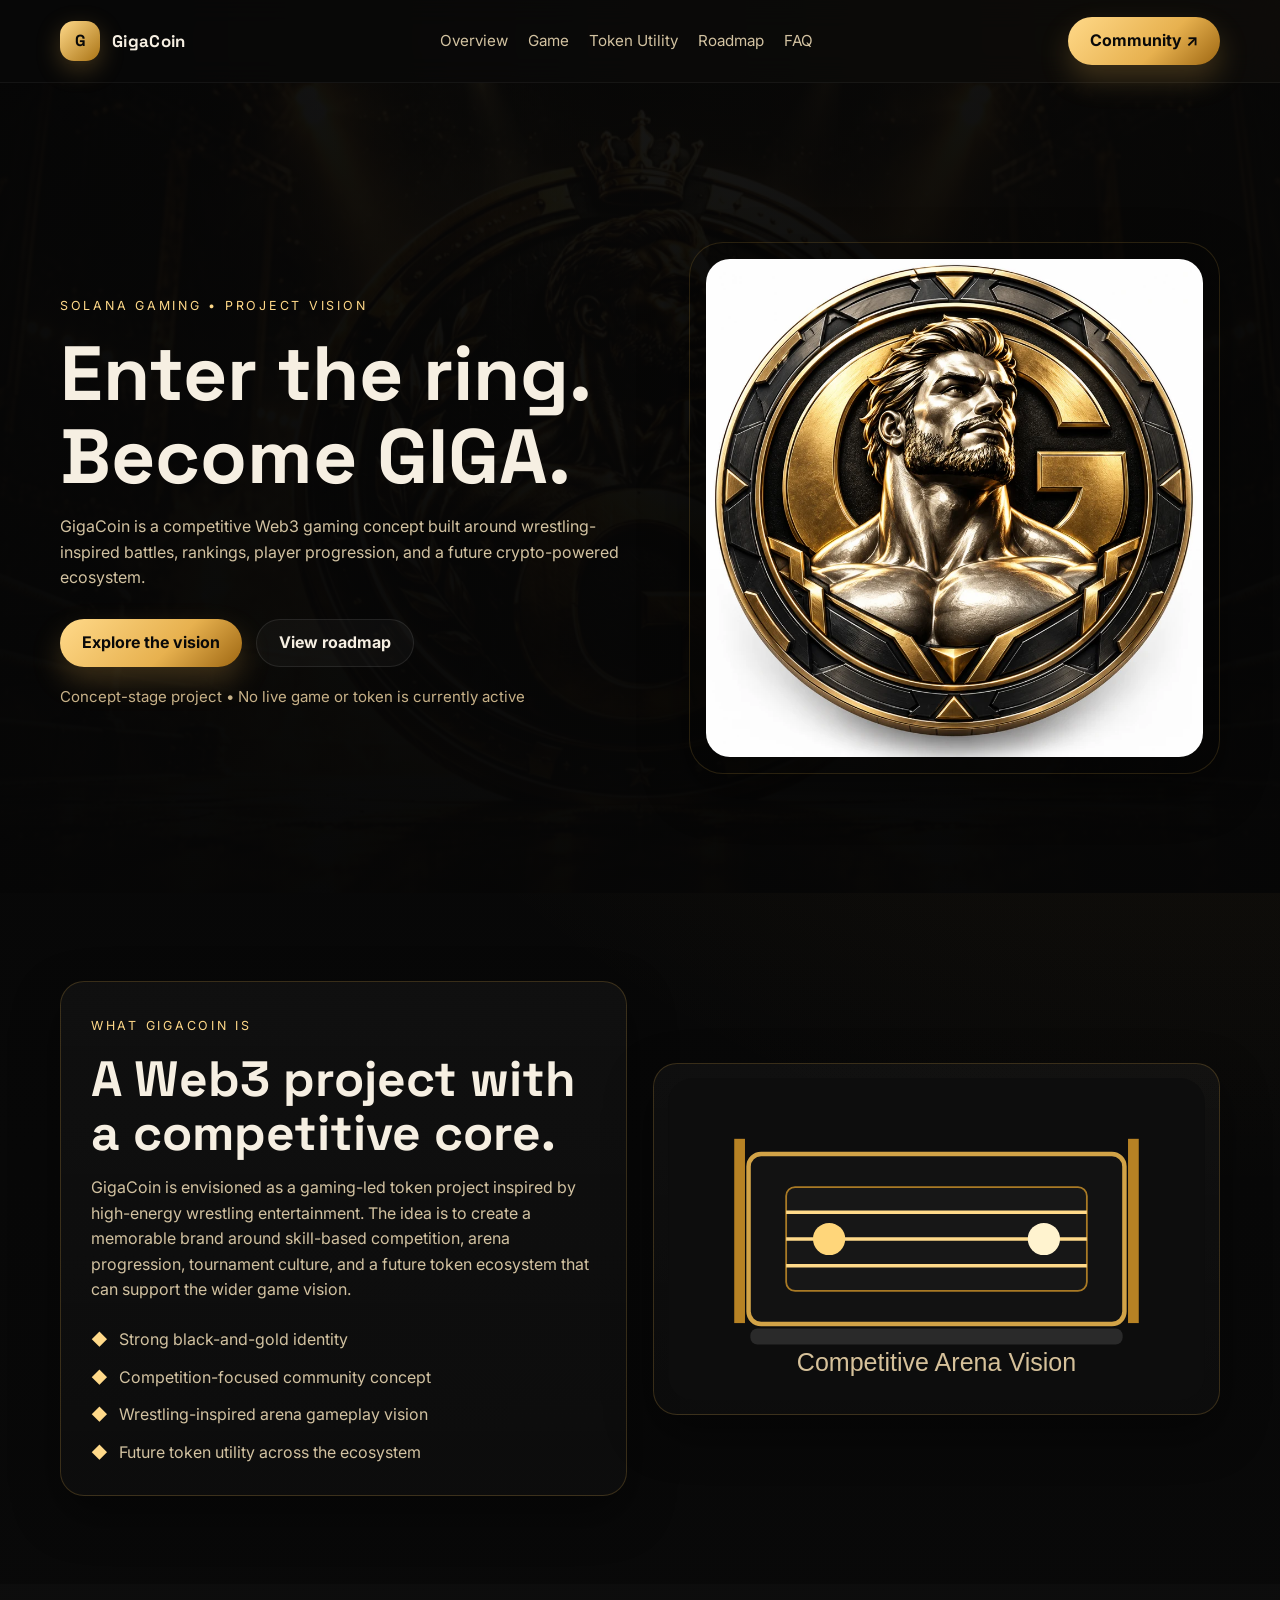
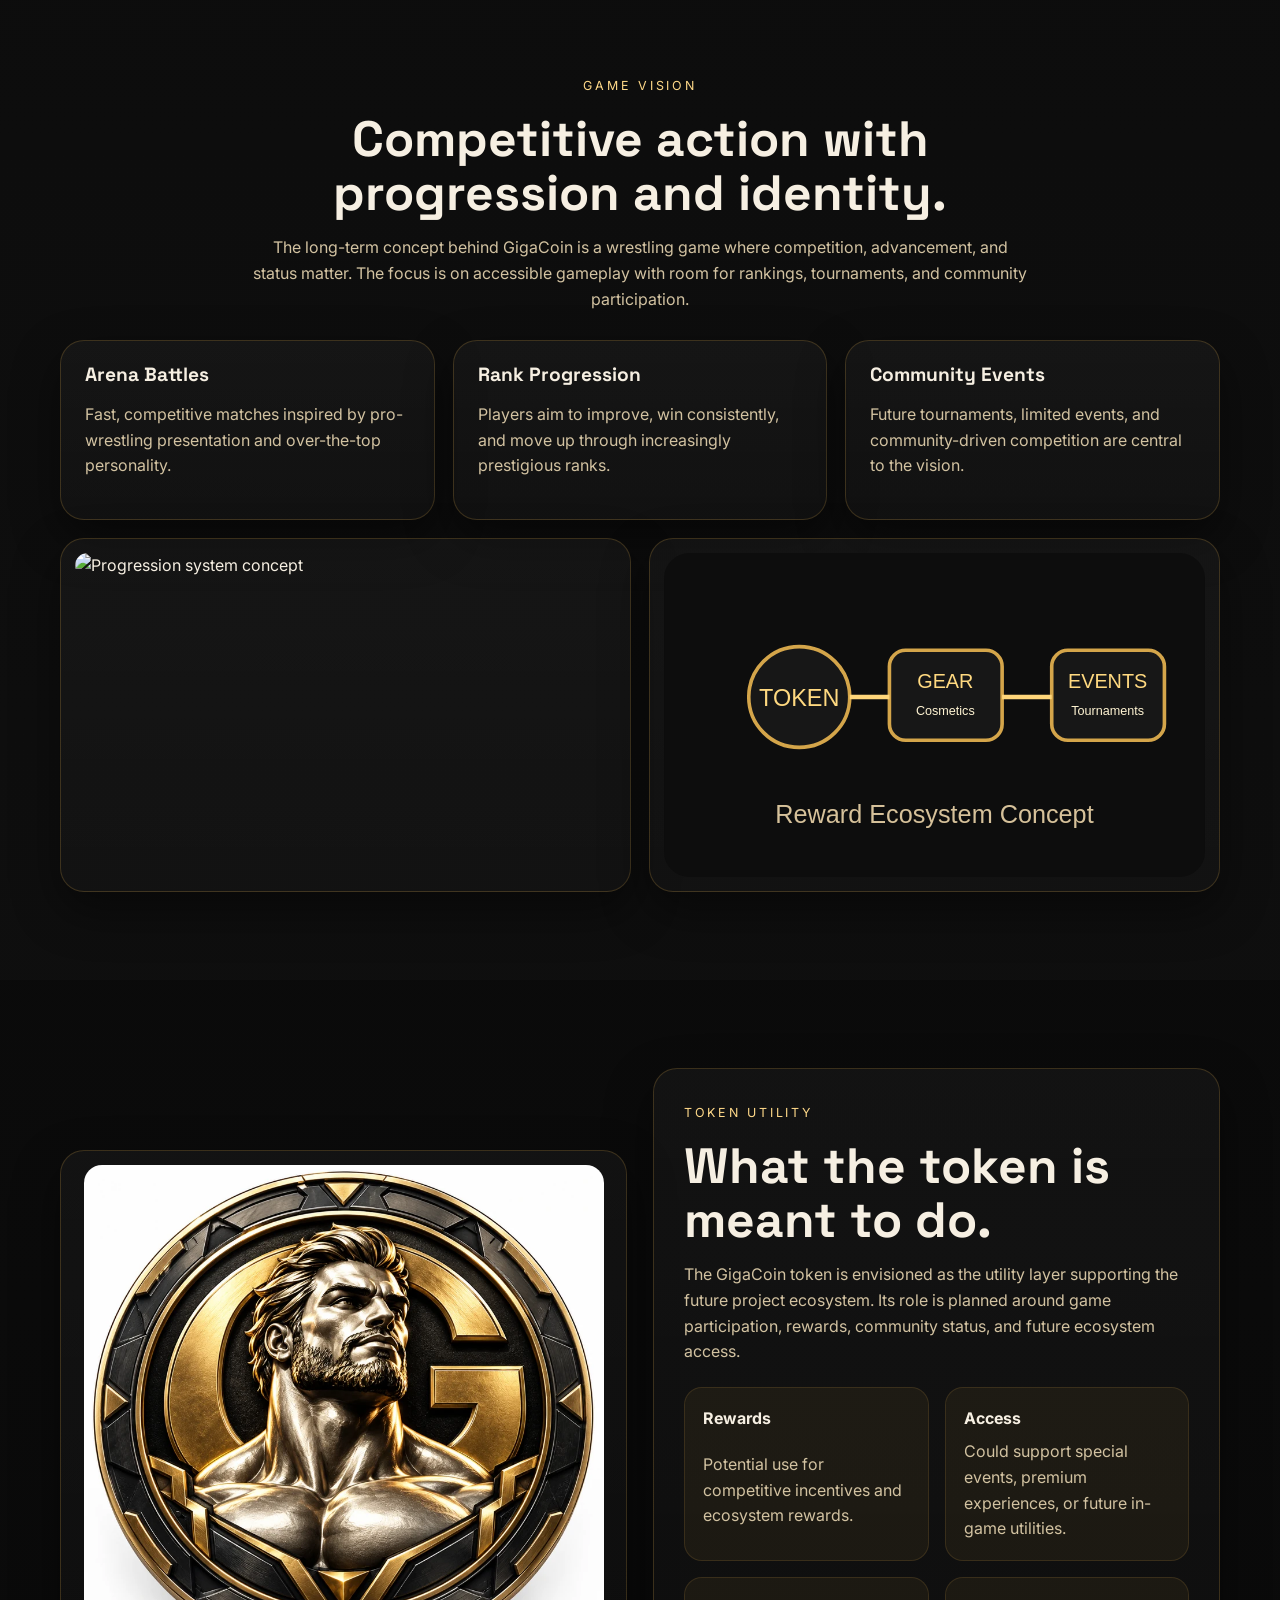
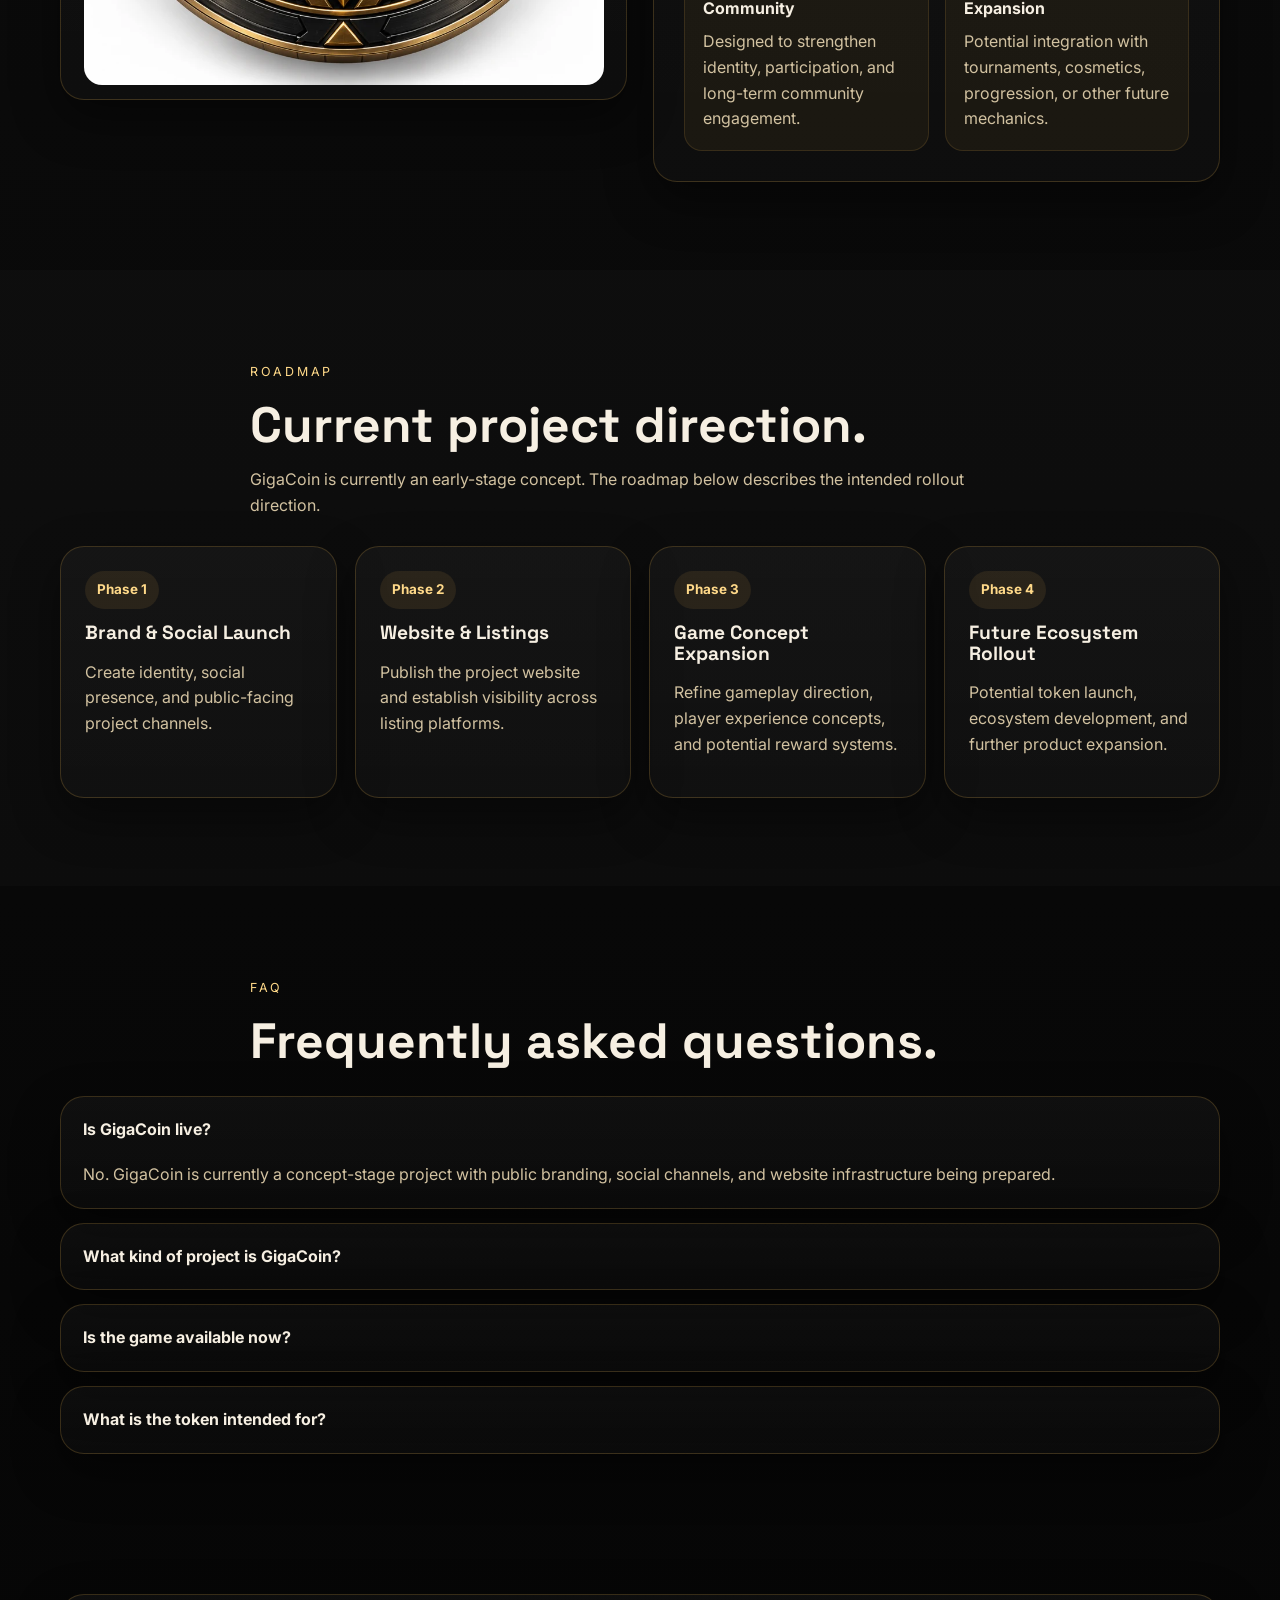
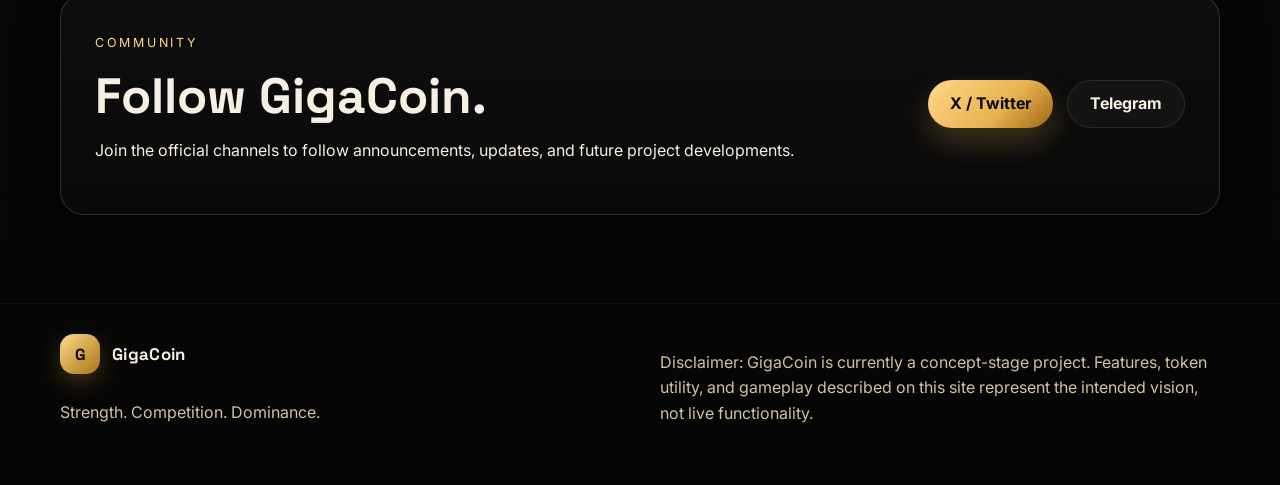
==== index.html @ 2afcc1cb "Add files via upload" ====
<!doctype html>
<html lang="en">
<head>
  <meta charset="UTF-8" />
  <meta name="viewport" content="width=device-width, initial-scale=1.0" />
  <title>GigaCoin | Competitive Web3 Gaming Vision</title>
  <meta name="description" content="GigaCoin is a competitive Web3 gaming concept centered around wrestling-inspired arenas, rankings, and future token utility." />
  <link rel="icon" href="favicon.svg" type="image/svg+xml" />
  <link rel="preconnect" href="https://fonts.googleapis.com">
  <link rel="preconnect" href="https://fonts.gstatic.com" crossorigin>
  <link href="https://fonts.googleapis.com/css2?family=Inter:wght@400;500;600;700;800&family=Space+Grotesk:wght@500;700&display=swap" rel="stylesheet">
  <link rel="stylesheet" href="styles.css" />
</head>
<body>
  <header class="site-header">
    <div class="container nav-wrap">
      <a href="#top" class="brand">
        <span class="brand-mark">G</span>
        <span class="brand-text">GigaCoin</span>
      </a>
      <nav class="nav-links">
        <a href="#overview">Overview</a>
        <a href="#game">Game</a>
        <a href="#utility">Token Utility</a>
        <a href="#roadmap">Roadmap</a>
        <a href="#faq">FAQ</a>
      </nav>
      <a class="btn btn-gold" href="#community">Community ↗</a>
    </div>
  </header>

  <main id="top">
    <section class="hero" id="overview">
      <div class="hero-bg" style="background-image:url('gigacoin-cover.webp');"></div>
      <div class="hero-overlay"></div>
      <div class="container hero-grid">
        <div class="hero-copy">
          <div class="eyebrow">SOLANA GAMING • PROJECT VISION</div>
          <h1>Enter the ring.<br>Become GIGA.</h1>
          <p class="lead">GigaCoin is a competitive Web3 gaming concept built around wrestling-inspired battles, rankings, player progression, and a future crypto-powered ecosystem.</p>
          <div class="hero-buttons">
            <a class="btn btn-gold" href="#game">Explore the vision</a>
            <a class="btn btn-dark" href="#roadmap">View roadmap</a>
          </div>
          <p class="disclaimer">Concept-stage project • No live game or token is currently active</p>
        </div>
        <div class="hero-visual">
          <div class="coin-shell">
            <img src="gigacoin-coin.webp" alt="GigaCoin coin design" />
          </div>
        </div>
      </div>
    </section>

    <section class="section">
      <div class="container split-layout">
        <div class="panel text-panel">
          <div class="eyebrow">WHAT GIGACOIN IS</div>
          <h2>A Web3 project with a competitive core.</h2>
          <p>GigaCoin is envisioned as a gaming-led token project inspired by high-energy wrestling entertainment. The idea is to create a memorable brand around skill-based competition, arena progression, tournament culture, and a future token ecosystem that can support the wider game vision.</p>
          <ul class="check-list">
            <li>Strong black-and-gold identity</li>
            <li>Competition-focused community concept</li>
            <li>Wrestling-inspired arena gameplay vision</li>
            <li>Future token utility across the ecosystem</li>
          </ul>
        </div>
        <div class="panel image-panel">
          <img src="arena.svg" alt="Arena gameplay concept illustration" />
        </div>
      </div>
    </section>

    <section class="section alt" id="game">
      <div class="container">
        <div class="section-heading center">
          <div class="eyebrow">GAME VISION</div>
          <h2>Competitive action with progression and identity.</h2>
          <p>The long-term concept behind GigaCoin is a wrestling game where competition, advancement, and status matter. The focus is on accessible gameplay with room for rankings, tournaments, and community participation.</p>
        </div>
        <div class="grid cards-3">
          <article class="panel card">
            <h3>Arena Battles</h3>
            <p>Fast, competitive matches inspired by pro-wrestling presentation and over-the-top personality.</p>
          </article>
          <article class="panel card">
            <h3>Rank Progression</h3>
            <p>Players aim to improve, win consistently, and move up through increasingly prestigious ranks.</p>
          </article>
          <article class="panel card">
            <h3>Community Events</h3>
            <p>Future tournaments, limited events, and community-driven competition are central to the vision.</p>
          </article>
        </div>
        <div class="grid media-2">
          <div class="panel image-panel"><img src="progression.svg" alt="Progression system concept" /></div>
          <div class="panel image-panel"><img src="rewards.svg" alt="Rewards ecosystem concept" /></div>
        </div>
      </div>
    </section>

    <section class="section" id="utility">
      <div class="container split-layout reverse-mobile">
        <div class="panel image-panel coin-small">
          <img src="gigacoin-coin.webp" alt="GigaCoin token visual" />
        </div>
        <div class="panel text-panel">
          <div class="eyebrow">TOKEN UTILITY</div>
          <h2>What the token is meant to do.</h2>
          <p>The GigaCoin token is envisioned as the utility layer supporting the future project ecosystem. Its role is planned around game participation, rewards, community status, and future ecosystem access.</p>
          <div class="utility-grid">
            <div class="utility-box"><strong>Rewards</strong><span>Potential use for competitive incentives and ecosystem rewards.</span></div>
            <div class="utility-box"><strong>Access</strong><span>Could support special events, premium experiences, or future in-game utilities.</span></div>
            <div class="utility-box"><strong>Community</strong><span>Designed to strengthen identity, participation, and long-term community engagement.</span></div>
            <div class="utility-box"><strong>Expansion</strong><span>Potential integration with tournaments, cosmetics, progression, or other future mechanics.</span></div>
          </div>
        </div>
      </div>
    </section>

    <section class="section alt" id="roadmap">
      <div class="container">
        <div class="section-heading">
          <div class="eyebrow">ROADMAP</div>
          <h2>Current project direction.</h2>
          <p>GigaCoin is currently an early-stage concept. The roadmap below describes the intended rollout direction.</p>
        </div>
        <div class="timeline">
          <article class="panel timeline-item"><span class="phase">Phase 1</span><h3>Brand & Social Launch</h3><p>Create identity, social presence, and public-facing project channels.</p></article>
          <article class="panel timeline-item"><span class="phase">Phase 2</span><h3>Website & Listings</h3><p>Publish the project website and establish visibility across listing platforms.</p></article>
          <article class="panel timeline-item"><span class="phase">Phase 3</span><h3>Game Concept Expansion</h3><p>Refine gameplay direction, player experience concepts, and potential reward systems.</p></article>
          <article class="panel timeline-item"><span class="phase">Phase 4</span><h3>Future Ecosystem Rollout</h3><p>Potential token launch, ecosystem development, and further product expansion.</p></article>
        </div>
      </div>
    </section>

    <section class="section" id="faq">
      <div class="container">
        <div class="section-heading">
          <div class="eyebrow">FAQ</div>
          <h2>Frequently asked questions.</h2>
        </div>
        <div class="faq-list">
          <details class="panel faq-item" open>
            <summary>Is GigaCoin live?</summary>
            <p>No. GigaCoin is currently a concept-stage project with public branding, social channels, and website infrastructure being prepared.</p>
          </details>
          <details class="panel faq-item">
            <summary>What kind of project is GigaCoin?</summary>
            <p>It is a Web3 gaming concept centered around a wrestling-inspired competitive experience and a future token ecosystem.</p>
          </details>
          <details class="panel faq-item">
            <summary>Is the game available now?</summary>
            <p>No live game is available yet. The gameplay vision is planned for future development.</p>
          </details>
          <details class="panel faq-item">
            <summary>What is the token intended for?</summary>
            <p>The intended role of the token is ecosystem utility, community engagement, and support for future game-related functions.</p>
          </details>
        </div>
      </div>
    </section>

    <section class="section final" id="community">
      <div class="container">
        <div class="panel cta">
          <div>
            <div class="eyebrow">COMMUNITY</div>
            <h2>Follow GigaCoin.</h2>
            <p>Join the official channels to follow announcements, updates, and future project developments.</p>
          </div>
          <div class="cta-buttons">
            <a class="btn btn-gold" href="https://x.com/GigaSolCoin" target="_blank" rel="noopener">X / Twitter</a>
            <a class="btn btn-dark" href="https://t.me/GigaOfficialCoin" target="_blank" rel="noopener">Telegram</a>
          </div>
        </div>
      </div>
    </section>
  </main>

  <footer class="site-footer">
    <div class="container footer-wrap">
      <div>
        <div class="brand footer-brand"><span class="brand-mark">G</span><span class="brand-text">GigaCoin</span></div>
        <p class="footer-copy">Strength. Competition. Dominance.</p>
      </div>
      <p class="footer-note">Disclaimer: GigaCoin is currently a concept-stage project. Features, token utility, and gameplay described on this site represent the intended vision, not live functionality.</p>
    </div>
  </footer>
  <script src="script.js"></script>
</body>
</html>
---- styles.css ----
:root {
  --bg: #080808;
  --bg-soft: #111111;
  --panel: rgba(22,22,22,0.85);
  --line: rgba(234, 179, 75, 0.20);
  --gold: #e7b14f;
  --gold-light: #ffd989;
  --text: #f6efe2;
  --muted: #d2c2a1;
  --shadow: 0 18px 48px rgba(0,0,0,0.45);
  --radius: 24px;
}
*{box-sizing:border-box}
html{scroll-behavior:smooth}
body{margin:0;font-family:'Inter',sans-serif;color:var(--text);background:radial-gradient(circle at top right, rgba(231,177,79,0.12), transparent 22%),linear-gradient(180deg,#060606,#0b0b0b 55%,#050505);line-height:1.6}
a{text-decoration:none;color:inherit}
img{display:block;max-width:100%}
.container{width:min(1160px,calc(100% - 40px));margin:0 auto}
.site-header{position:sticky;top:0;z-index:100;background:rgba(8,8,8,0.78);backdrop-filter:blur(14px);border-bottom:1px solid rgba(255,255,255,0.05)}
.nav-wrap{display:flex;align-items:center;justify-content:space-between;gap:20px;min-height:82px}
.brand{display:inline-flex;align-items:center;gap:12px;font-family:'Space Grotesk',sans-serif;font-weight:700}
.brand-mark{width:40px;height:40px;border-radius:14px;display:grid;place-items:center;background:linear-gradient(135deg,var(--gold-light),#aa7415);color:#090909;box-shadow:0 8px 24px rgba(231,177,79,0.26)}
.brand-text{font-size:1.05rem;letter-spacing:.02em}
.nav-links{display:flex;align-items:center;gap:20px}.nav-links a{color:var(--muted);font-size:.95rem}.nav-links a:hover{color:var(--text)}
.btn{display:inline-flex;align-items:center;justify-content:center;padding:0 22px;min-height:48px;border-radius:999px;font-weight:700;transition:.2s ease}.btn:hover{transform:translateY(-1px)}
.btn-gold{background:linear-gradient(135deg,var(--gold-light),#e7b14f 60%,#9e6712);color:#090909;box-shadow:0 14px 30px rgba(231,177,79,0.24)}
.btn-dark{background:rgba(255,255,255,0.03);border:1px solid rgba(255,255,255,0.09);color:var(--text)}
.hero{position:relative;min-height:90vh;display:flex;align-items:center;overflow:hidden}.hero-bg,.hero-overlay{position:absolute;inset:0}.hero-bg{background-size:cover;background-position:center;opacity:.34}.hero-overlay{background:linear-gradient(90deg,rgba(6,6,6,.9) 0%,rgba(6,6,6,.74) 45%,rgba(6,6,6,.9) 100%),linear-gradient(180deg,rgba(6,6,6,.25),rgba(6,6,6,.88))}
.hero-grid{position:relative;z-index:1;display:grid;grid-template-columns:1.05fr .95fr;gap:42px;align-items:center;padding:110px 0 70px}
.eyebrow{display:inline-block;text-transform:uppercase;letter-spacing:.22em;color:var(--gold-light);font-size:.78rem;margin-bottom:16px}
h1,h2,h3{font-family:'Space Grotesk',sans-serif;line-height:1.08;margin:0 0 14px}h1{font-size:clamp(2.8rem,6vw,5.4rem)}h2{font-size:clamp(2rem,4vw,3.1rem)}h3{font-size:1.2rem}
.lead,.section-heading p,.text-panel p,.card p,.timeline-item p,.footer-copy,.footer-note,.faq-item p,.utility-box span{color:var(--muted)}
.hero-buttons{display:flex;flex-wrap:wrap;gap:14px;margin:28px 0 18px}.disclaimer{color:#c7b188;font-size:.94rem}.coin-shell{padding:16px;border-radius:34px;background:rgba(0,0,0,0.25);border:1px solid rgba(231,177,79,0.16);box-shadow:var(--shadow)}.coin-shell img{border-radius:24px;width:100%}
.section{padding:88px 0}.alt{background:rgba(255,255,255,0.015)}.split-layout{display:grid;grid-template-columns:repeat(2,minmax(0,1fr));gap:26px;align-items:center}.panel{background:linear-gradient(180deg,rgba(255,255,255,0.035),rgba(255,255,255,0.02));border:1px solid var(--line);border-radius:var(--radius);box-shadow:var(--shadow);overflow:hidden}.text-panel{padding:30px}.image-panel{padding:14px}.image-panel img{width:100%;border-radius:18px}
.check-list{list-style:none;padding:0;margin:24px 0 0;display:grid;gap:12px}.check-list li{padding-left:28px;position:relative;color:var(--muted)}.check-list li::before{content:'◆';position:absolute;left:0;top:0;color:var(--gold-light)}
.section-heading{max-width:780px;margin:0 auto 28px}.center{text-align:center}.grid{display:grid;gap:18px}.cards-3{grid-template-columns:repeat(3,minmax(0,1fr));margin-bottom:18px}.card{padding:24px}.media-2{grid-template-columns:repeat(2,minmax(0,1fr));margin-top:18px}
.utility-grid{display:grid;grid-template-columns:repeat(2,minmax(0,1fr));gap:16px;margin-top:22px}.utility-box{background:rgba(231,177,79,0.06);border:1px solid rgba(231,177,79,0.14);border-radius:18px;padding:18px;display:grid;gap:8px}.utility-box strong{font-size:1rem}
.coin-small img{max-width:520px;margin-inline:auto}
.timeline{display:grid;grid-template-columns:repeat(4,minmax(0,1fr));gap:18px}.timeline-item{padding:24px}.phase{display:inline-block;padding:8px 12px;border-radius:999px;background:rgba(231,177,79,.1);color:var(--gold-light);font-size:.84rem;font-weight:700;margin-bottom:14px}
.faq-list{display:grid;gap:14px}.faq-item{padding:0 22px}.faq-item summary{cursor:pointer;list-style:none;padding:20px 0;font-weight:700}.faq-item summary::-webkit-details-marker{display:none}.faq-item p{padding:0 0 20px;margin:0}
.final{padding-top:52px}.cta{display:flex;align-items:center;justify-content:space-between;gap:26px;padding:34px}.cta-buttons{display:flex;flex-wrap:wrap;gap:14px}
.site-footer{padding:30px 0 42px;border-top:1px solid rgba(255,255,255,0.06)}.footer-wrap{display:flex;justify-content:space-between;gap:24px;align-items:center}.footer-brand{margin-bottom:10px}.footer-note{max-width:560px}
@media (max-width:1024px){.cards-3,.timeline{grid-template-columns:repeat(2,minmax(0,1fr))}}
@media (max-width:860px){.nav-links{display:none}.hero-grid,.split-layout,.cards-3,.media-2,.timeline,.utility-grid,.footer-wrap,.cta{grid-template-columns:1fr;flex-direction:column}.hero{min-height:auto}.reverse-mobile>:first-child{order:2}.reverse-mobile>:last-child{order:1}}
@media (max-width:640px){.container{width:min(100% - 26px,1160px)}.nav-wrap{min-height:74px}.section{padding:72px 0}h1{font-size:clamp(2.4rem,10vw,3.8rem)}h2{font-size:clamp(1.8rem,8vw,2.6rem)}.text-panel,.card,.timeline-item,.cta{padding:22px}.image-panel{padding:10px}}
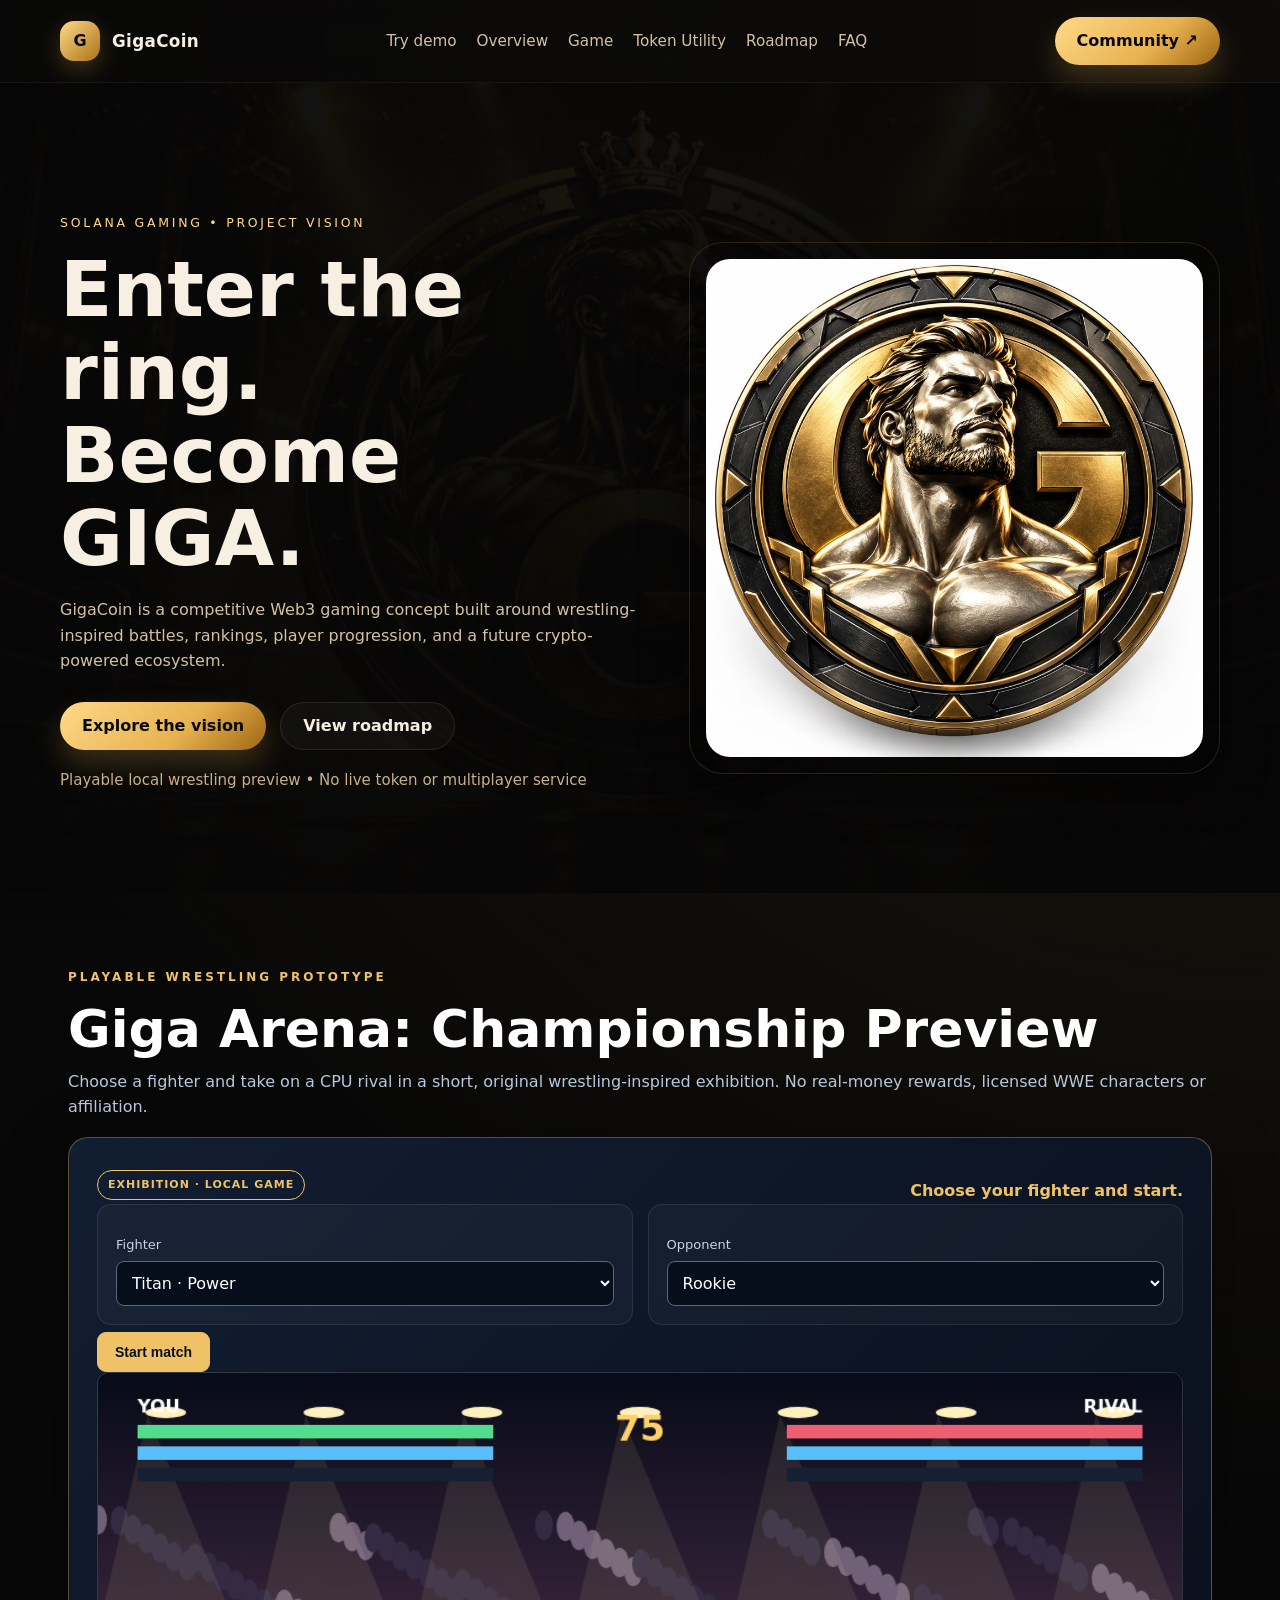
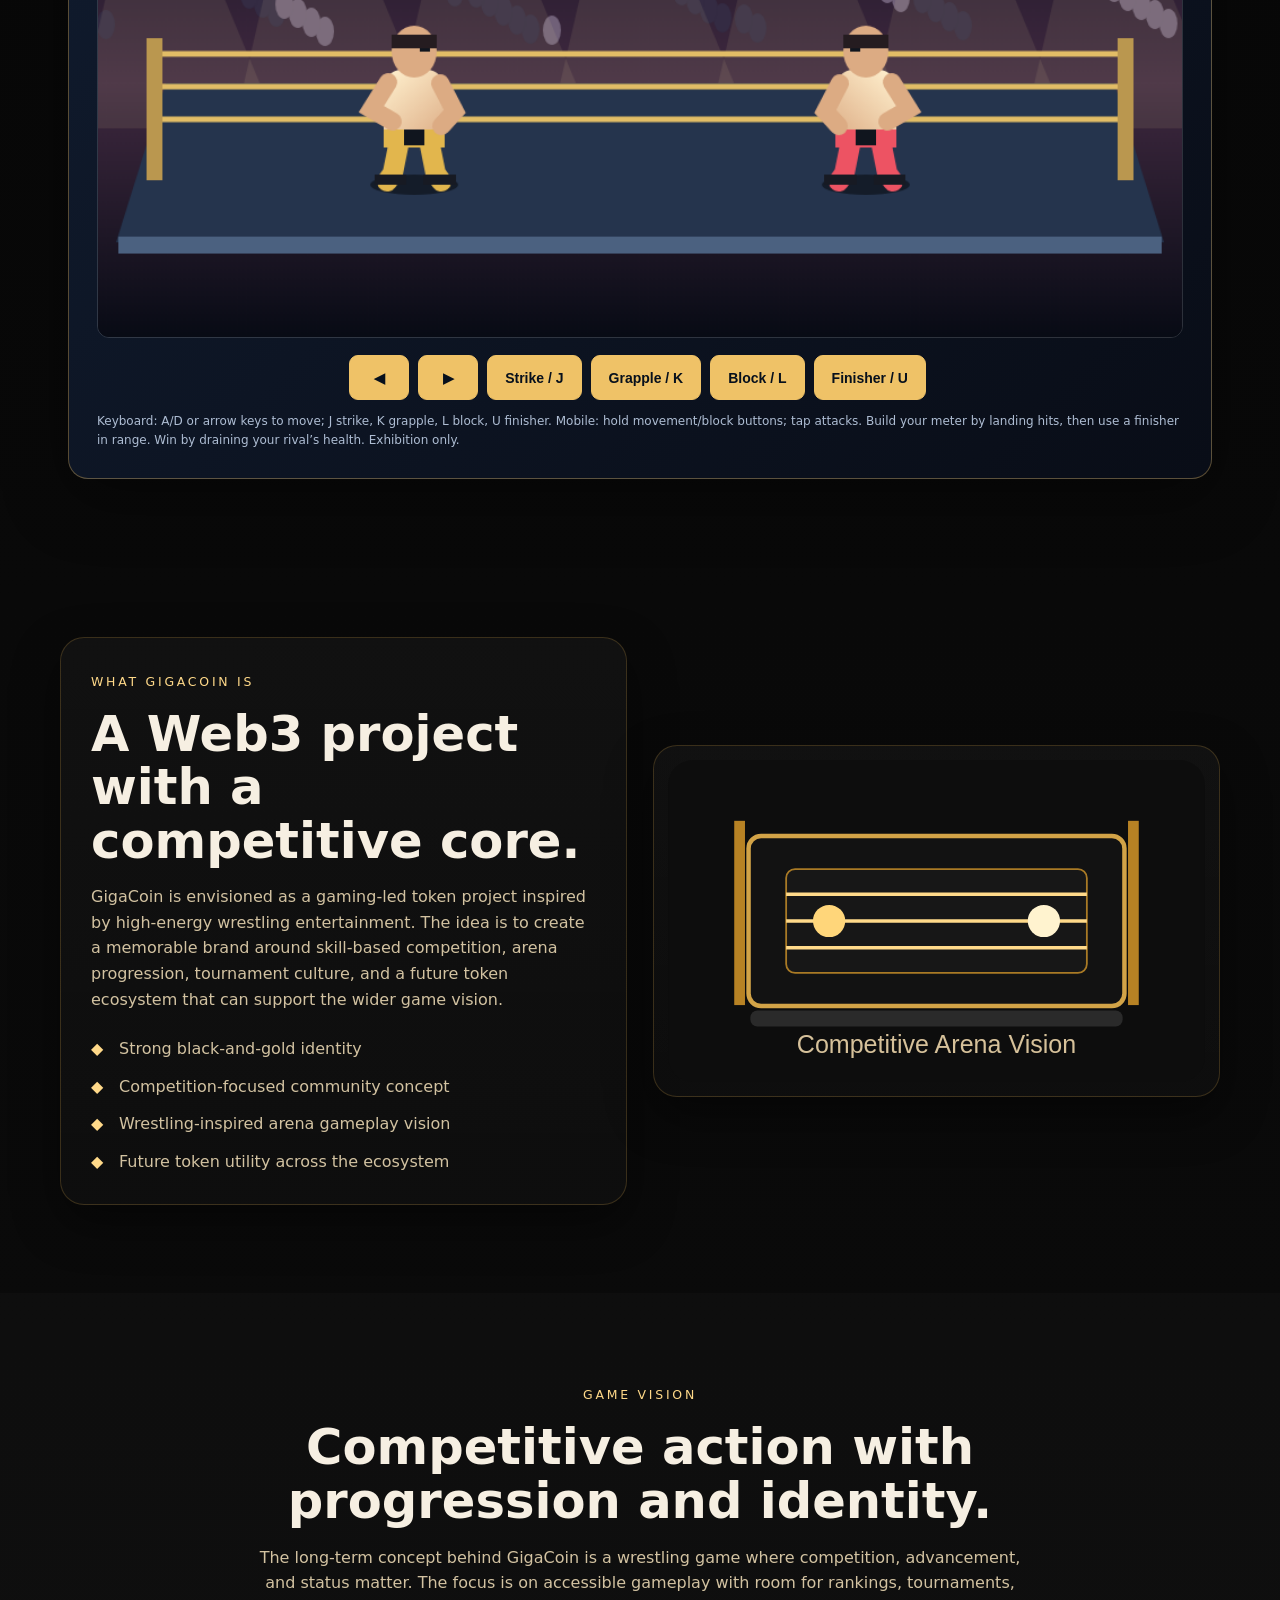
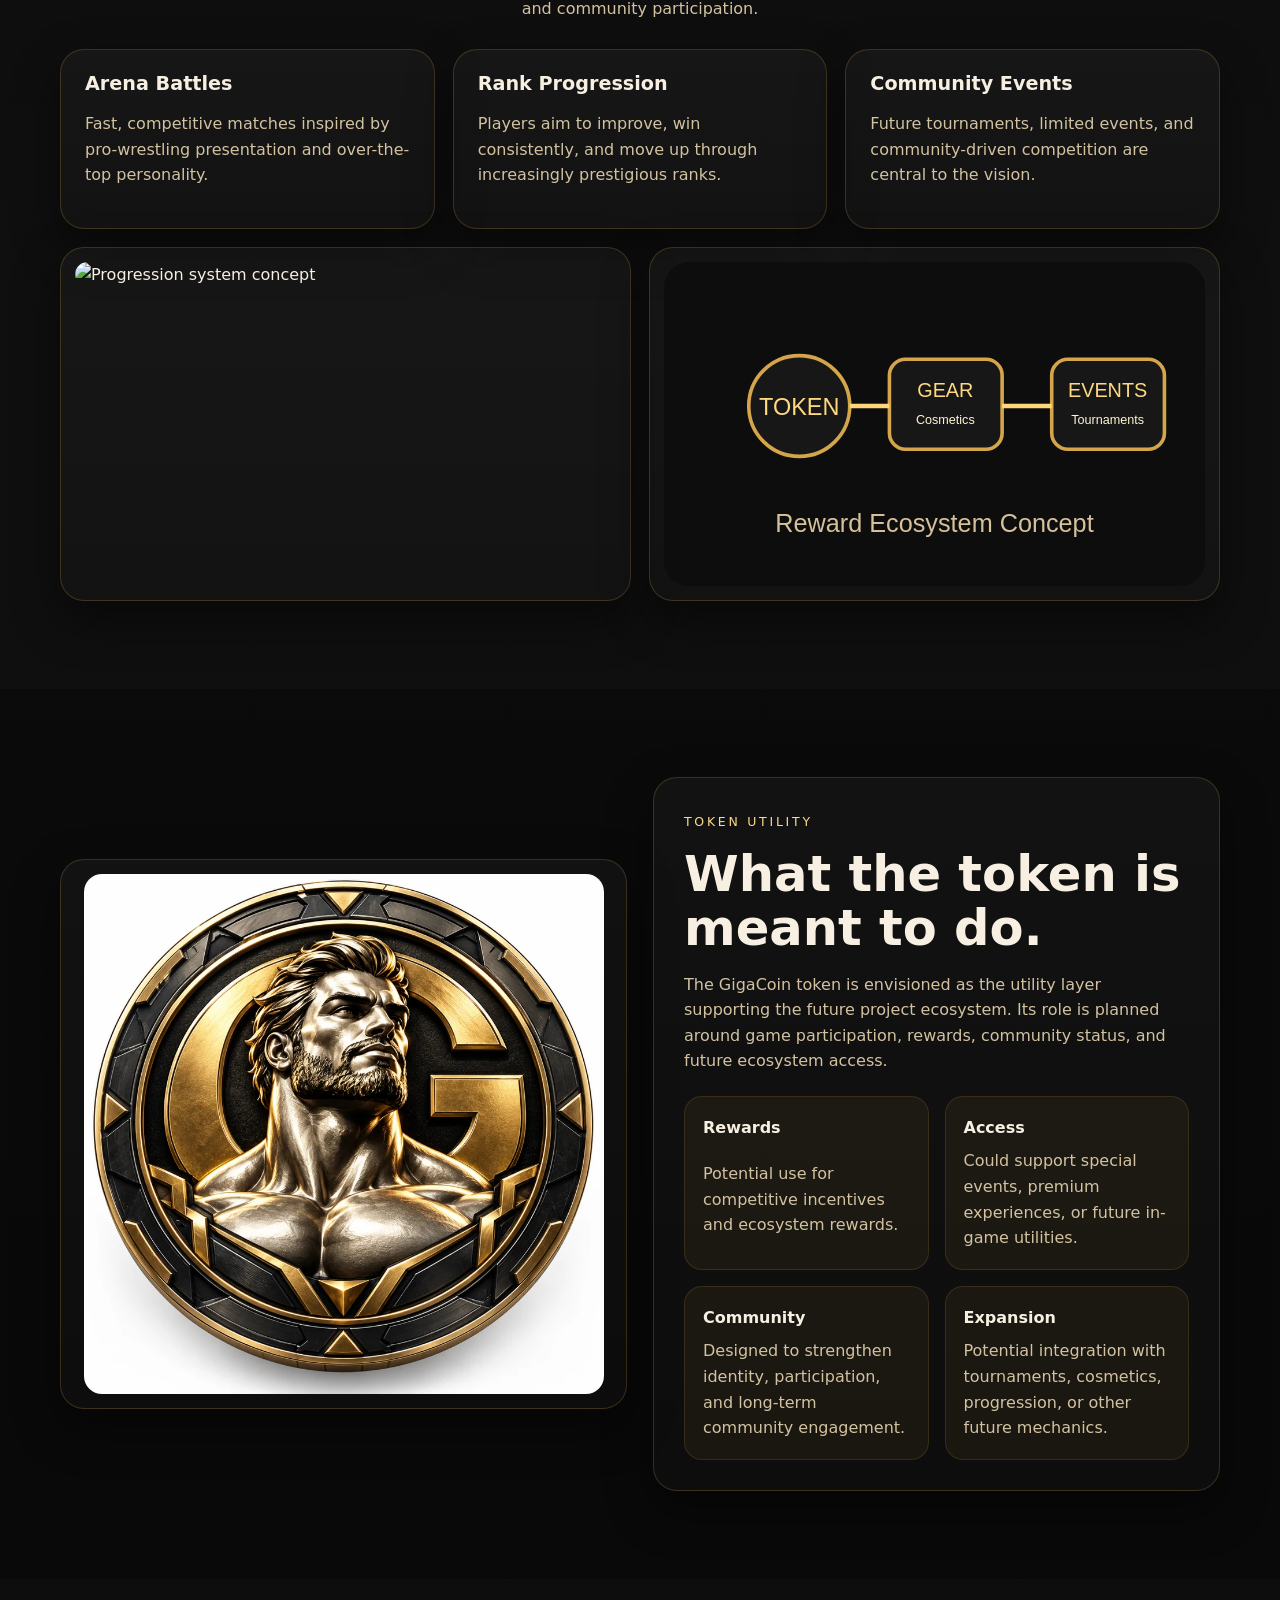
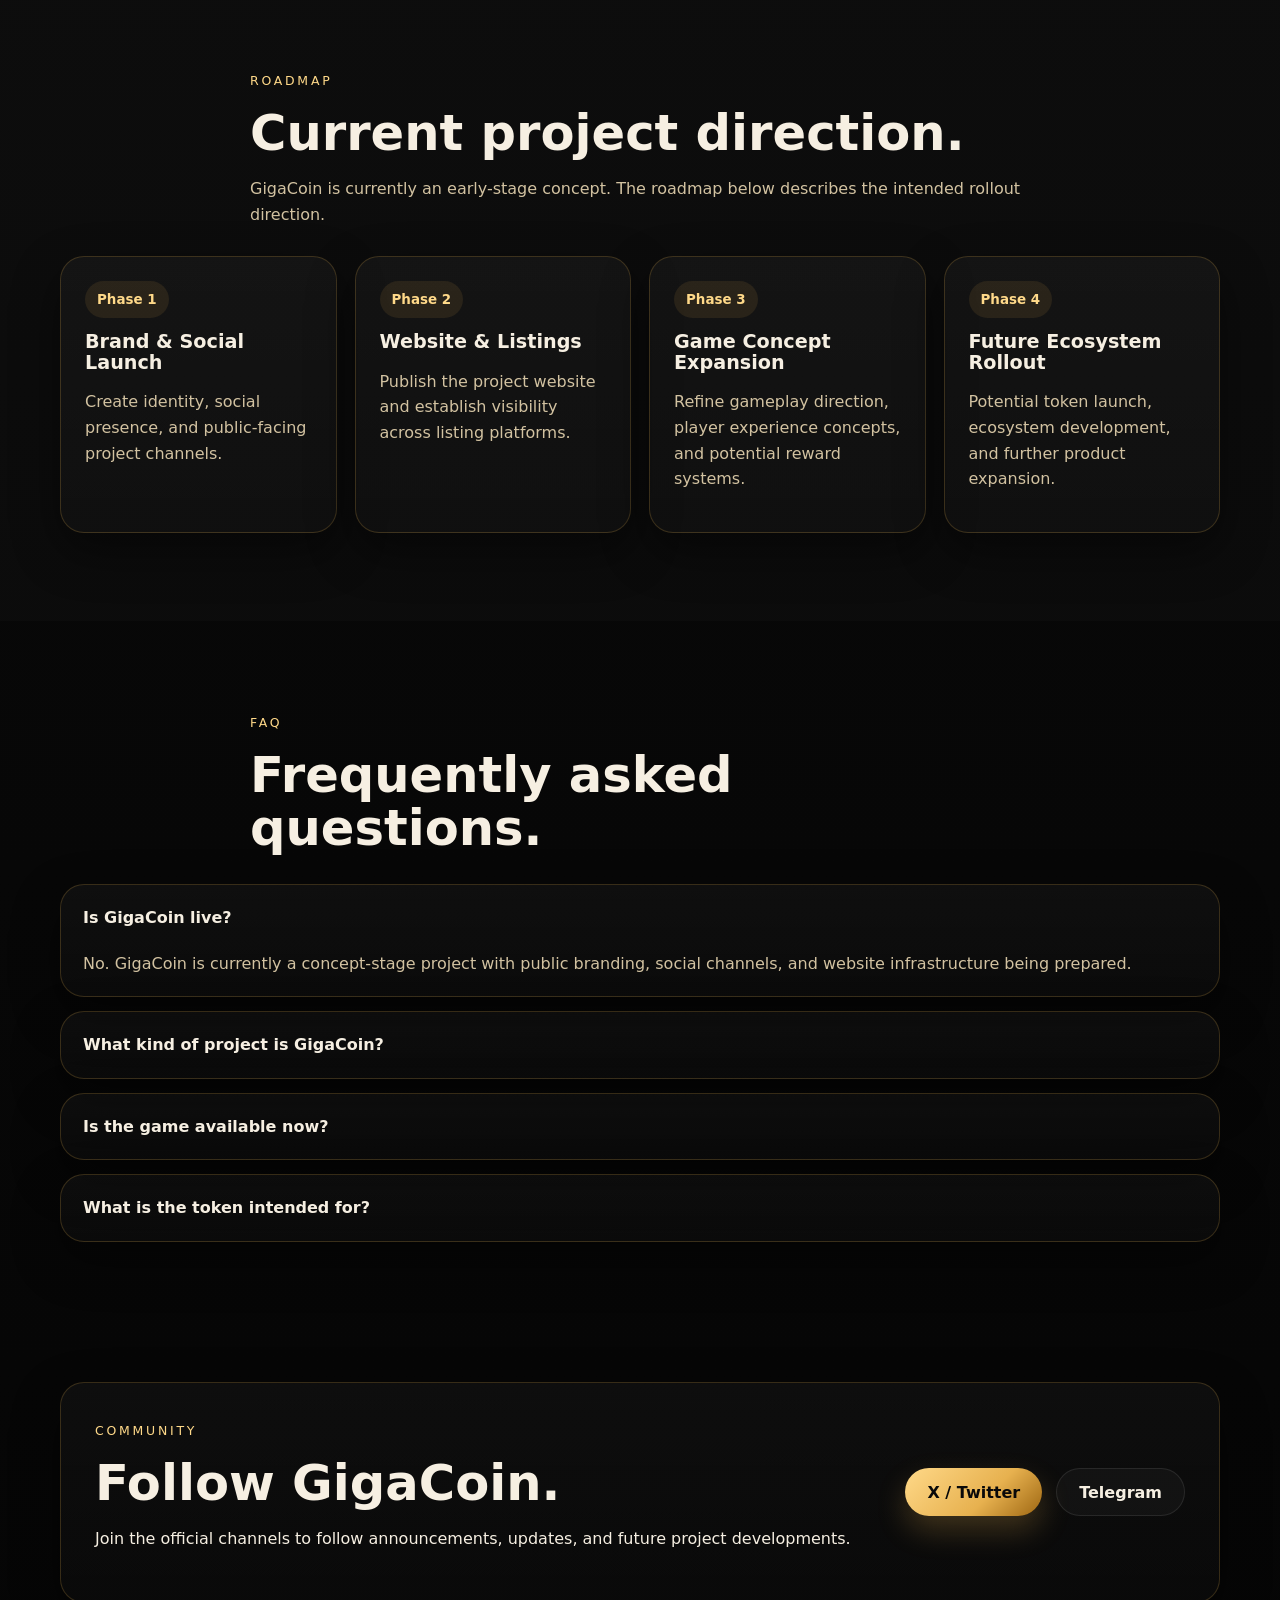
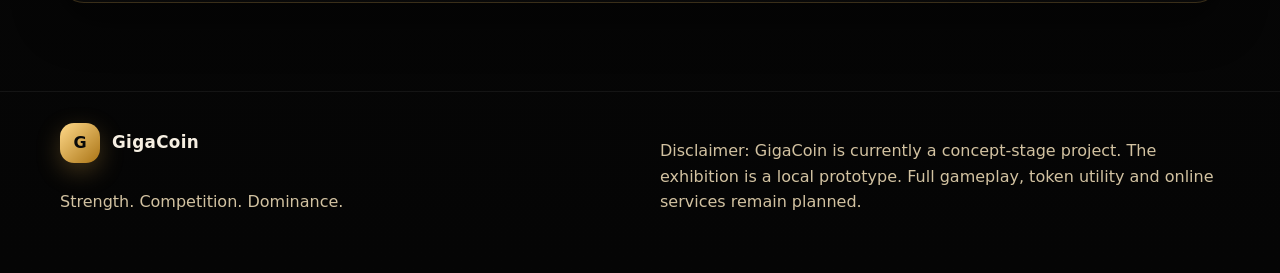
==== commit b2b28a66: "Add files via upload" ====
--- a/index.html
+++ b/index.html
@@ -6,11 +6,8 @@
   <title>GigaCoin | Competitive Web3 Gaming Vision</title>
   <meta name="description" content="GigaCoin is a competitive Web3 gaming concept centered around wrestling-inspired arenas, rankings, and future token utility." />
   <link rel="icon" href="favicon.svg" type="image/svg+xml" />
-  <link rel="preconnect" href="https://fonts.googleapis.com">
-  <link rel="preconnect" href="https://fonts.gstatic.com" crossorigin>
-  <link href="https://fonts.googleapis.com/css2?family=Inter:wght@400;500;600;700;800&family=Space+Grotesk:wght@500;700&display=swap" rel="stylesheet">
   <link rel="stylesheet" href="styles.css" />
-</head>
+<link rel="stylesheet" href="interactive-lab.css"></head>
 <body>
   <header class="site-header">
     <div class="container nav-wrap">
@@ -18,7 +15,7 @@
         <span class="brand-mark">G</span>
         <span class="brand-text">GigaCoin</span>
       </a>
-      <nav class="nav-links">
+      <nav class="nav-links"><a href="#interactive-lab">Try demo</a>
         <a href="#overview">Overview</a>
         <a href="#game">Game</a>
         <a href="#utility">Token Utility</a>
@@ -42,7 +39,7 @@
             <a class="btn btn-gold" href="#game">Explore the vision</a>
             <a class="btn btn-dark" href="#roadmap">View roadmap</a>
           </div>
-          <p class="disclaimer">Concept-stage project • No live game or token is currently active</p>
+          <p class="disclaimer">Playable local wrestling preview • No live token or multiplayer service</p>
         </div>
         <div class="hero-visual">
           <div class="coin-shell">
@@ -50,7 +47,7 @@
           </div>
         </div>
       </div>
-    </section>
+    </section><section id="interactive-lab" class="lab" style="--lab-accent:#efc267"><span class="lab-kicker">Playable wrestling prototype</span><h2>Giga Arena: Championship Preview</h2><p>Choose a fighter and take on a CPU rival in a short, original wrestling-inspired exhibition. No real-money rewards, licensed WWE characters or affiliation.</p><div class="lab-wrap"><div class="lab-row"><span class="lab-tag">EXHIBITION · LOCAL GAME</span><span id="gStatus" class="lab-status" role="status">Choose your fighter and start.</span></div><div class="lab-grid"><div class="lab-card"><label for="gFighter">Fighter</label><select id="gFighter"><option value="power">Titan · Power</option><option value="speed">Viper · Speed</option><option value="balance">Iron King · Balanced</option></select></div><div class="lab-card"><label for="gDifficulty">Opponent</label><select id="gDifficulty"><option value="1">Rookie</option><option value="1.35">Champion</option></select></div></div><button id="gStart">Start match</button><canvas id="gArena" width="960" height="500" tabindex="0" aria-label="Wrestling exhibition game"></canvas><div class="lab-controls"><button data-g="left">◀</button><button data-g="right">▶</button><button data-g="strike">Strike / J</button><button data-g="grapple">Grapple / K</button><button data-g="block">Block / L</button><button data-g="finish">Finisher / U</button></div><p class="lab-note">Keyboard: A/D or arrow keys to move; J strike, K grapple, L block, U finisher. Mobile: hold movement/block buttons; tap attacks. Build your meter by landing hits, then use a finisher in range. Win by draining your rival’s health. Exhibition only.</p></div></section>
 
     <section class="section">
       <div class="container split-layout">
@@ -151,7 +148,7 @@
           </details>
           <details class="panel faq-item">
             <summary>Is the game available now?</summary>
-            <p>No live game is available yet. The gameplay vision is planned for future development.</p>
+            <p>A free local exhibition prototype is available in the interactive preview above. Multiplayer, tournaments and token rewards remain future goals.</p>
           </details>
           <details class="panel faq-item">
             <summary>What is the token intended for?</summary>
@@ -184,9 +181,8 @@
         <div class="brand footer-brand"><span class="brand-mark">G</span><span class="brand-text">GigaCoin</span></div>
         <p class="footer-copy">Strength. Competition. Dominance.</p>
       </div>
-      <p class="footer-note">Disclaimer: GigaCoin is currently a concept-stage project. Features, token utility, and gameplay described on this site represent the intended vision, not live functionality.</p>
+      <p class="footer-note">Disclaimer: GigaCoin is currently a concept-stage project. The exhibition is a local prototype. Full gameplay, token utility and online services remain planned.</p>
     </div>
   </footer>
-  <script src="script.js"></script>
-</body>
+<script src="interactive-lab.js" defer></script></body>
 </html>
--- a/styles.css
+++ b/styles.css
@@ -12,13 +12,13 @@
 }
 *{box-sizing:border-box}
 html{scroll-behavior:smooth}
-body{margin:0;font-family:'Inter',sans-serif;color:var(--text);background:radial-gradient(circle at top right, rgba(231,177,79,0.12), transparent 22%),linear-gradient(180deg,#060606,#0b0b0b 55%,#050505);line-height:1.6}
+body{margin:0;font-family:system-ui,-apple-system,BlinkMacSystemFont,"Segoe UI",sans-serif;color:var(--text);background:radial-gradient(circle at top right, rgba(231,177,79,0.12), transparent 22%),linear-gradient(180deg,#060606,#0b0b0b 55%,#050505);line-height:1.6}
 a{text-decoration:none;color:inherit}
 img{display:block;max-width:100%}
 .container{width:min(1160px,calc(100% - 40px));margin:0 auto}
 .site-header{position:sticky;top:0;z-index:100;background:rgba(8,8,8,0.78);backdrop-filter:blur(14px);border-bottom:1px solid rgba(255,255,255,0.05)}
 .nav-wrap{display:flex;align-items:center;justify-content:space-between;gap:20px;min-height:82px}
-.brand{display:inline-flex;align-items:center;gap:12px;font-family:'Space Grotesk',sans-serif;font-weight:700}
+.brand{display:inline-flex;align-items:center;gap:12px;font-family:system-ui,-apple-system,BlinkMacSystemFont,"Segoe UI",sans-serif;font-weight:700}
 .brand-mark{width:40px;height:40px;border-radius:14px;display:grid;place-items:center;background:linear-gradient(135deg,var(--gold-light),#aa7415);color:#090909;box-shadow:0 8px 24px rgba(231,177,79,0.26)}
 .brand-text{font-size:1.05rem;letter-spacing:.02em}
 .nav-links{display:flex;align-items:center;gap:20px}.nav-links a{color:var(--muted);font-size:.95rem}.nav-links a:hover{color:var(--text)}
@@ -28,7 +28,7 @@
 .hero{position:relative;min-height:90vh;display:flex;align-items:center;overflow:hidden}.hero-bg,.hero-overlay{position:absolute;inset:0}.hero-bg{background-size:cover;background-position:center;opacity:.34}.hero-overlay{background:linear-gradient(90deg,rgba(6,6,6,.9) 0%,rgba(6,6,6,.74) 45%,rgba(6,6,6,.9) 100%),linear-gradient(180deg,rgba(6,6,6,.25),rgba(6,6,6,.88))}
 .hero-grid{position:relative;z-index:1;display:grid;grid-template-columns:1.05fr .95fr;gap:42px;align-items:center;padding:110px 0 70px}
 .eyebrow{display:inline-block;text-transform:uppercase;letter-spacing:.22em;color:var(--gold-light);font-size:.78rem;margin-bottom:16px}
-h1,h2,h3{font-family:'Space Grotesk',sans-serif;line-height:1.08;margin:0 0 14px}h1{font-size:clamp(2.8rem,6vw,5.4rem)}h2{font-size:clamp(2rem,4vw,3.1rem)}h3{font-size:1.2rem}
+h1,h2,h3{font-family:system-ui,-apple-system,BlinkMacSystemFont,"Segoe UI",sans-serif;line-height:1.08;margin:0 0 14px}h1{font-size:clamp(2.8rem,6vw,5.4rem)}h2{font-size:clamp(2rem,4vw,3.1rem)}h3{font-size:1.2rem}
 .lead,.section-heading p,.text-panel p,.card p,.timeline-item p,.footer-copy,.footer-note,.faq-item p,.utility-box span{color:var(--muted)}
 .hero-buttons{display:flex;flex-wrap:wrap;gap:14px;margin:28px 0 18px}.disclaimer{color:#c7b188;font-size:.94rem}.coin-shell{padding:16px;border-radius:34px;background:rgba(0,0,0,0.25);border:1px solid rgba(231,177,79,0.16);box-shadow:var(--shadow)}.coin-shell img{border-radius:24px;width:100%}
 .section{padding:88px 0}.alt{background:rgba(255,255,255,0.015)}.split-layout{display:grid;grid-template-columns:repeat(2,minmax(0,1fr));gap:26px;align-items:center}.panel{background:linear-gradient(180deg,rgba(255,255,255,0.035),rgba(255,255,255,0.02));border:1px solid var(--line);border-radius:var(--radius);box-shadow:var(--shadow);overflow:hidden}.text-panel{padding:30px}.image-panel{padding:14px}.image-panel img{width:100%;border-radius:18px}
--- a/interactive-lab.css
+++ b/interactive-lab.css
@@ -0,0 +1,2 @@
+/* Interactive lab - responsive, isolated from the original website */
+.lab{--lab-accent:#ffd477;padding:70px 18px;max-width:1180px;margin:auto;color:#eef4ff;font-family:system-ui,sans-serif;scroll-margin-top:85px}.lab *{box-sizing:border-box}.lab .lab-kicker{color:var(--lab-accent);font-size:12px;letter-spacing:3px;font-weight:800;text-transform:uppercase}.lab h2{font-size:clamp(29px,5vw,52px);line-height:1.1;margin:12px 0;color:white}.lab h3{font-size:19px;margin:0 0 10px;color:white}.lab p{line-height:1.55;color:#bac6da;margin:8px 0 18px}.lab .lab-wrap{background:linear-gradient(135deg,#111d31,#090d17);border:1px solid color-mix(in srgb,var(--lab-accent) 34%,transparent);border-radius:20px;padding:clamp(16px,3vw,28px);box-shadow:0 18px 65px #0006}.lab .lab-grid{display:grid;grid-template-columns:repeat(auto-fit,minmax(min(100%,240px),1fr));gap:15px}.lab .lab-card{background:#ffffff08;border:1px solid #ffffff17;border-radius:14px;padding:18px;min-width:0}.lab .lab-card strong{color:var(--lab-accent);font-size:25px;display:block;margin:6px 0}.lab label{display:block;font-size:13px;color:#c8d3e6;margin:12px 0 5px}.lab input,.lab select{width:100%;min-width:0;background:#070e1b;color:#fff;border:1px solid #5b6780;border-radius:8px;padding:11px;font:inherit}.lab button,.lab .lab-button{cursor:pointer;border:1px solid var(--lab-accent);border-radius:9px;background:var(--lab-accent);color:#07101c;padding:11px 17px;font-weight:800;font-size:14px;display:inline-block;text-decoration:none;margin:7px 5px 0 0;touch-action:manipulation}.lab button.secondary{background:transparent;color:var(--lab-accent)}.lab button:disabled{opacity:.4;cursor:not-allowed}.lab .lab-tag{display:inline-block;border:1px solid var(--lab-accent);color:var(--lab-accent);border-radius:40px;font-size:11px;padding:5px 10px;font-weight:800;letter-spacing:1px}.lab .lab-log{max-height:240px;overflow:auto;margin:10px 0 0;font:13px/1.6 ui-monospace,monospace;color:#d9e4fb;overflow-wrap:anywhere}.lab .lab-log>div{padding:7px 0;border-bottom:1px solid #ffffff16}.lab .lab-status{min-height:25px;color:var(--lab-accent);font-weight:650;margin-top:12px;overflow-wrap:anywhere}.lab canvas{width:100%;height:auto;display:block;border:1px solid #ffffff25;border-radius:12px;touch-action:none}.lab .lab-controls{display:flex;flex-wrap:wrap;justify-content:center;gap:4px;margin-top:10px}.lab .lab-controls button{min-width:60px;min-height:45px}.lab .lab-chart{height:130px;display:flex;align-items:end;gap:4px;padding:10px 0}.lab .lab-chart i{flex:1;background:linear-gradient(0deg,#2560a0,var(--lab-accent));border-radius:4px 4px 0 0}.lab .lab-meter{height:9px;background:#ffffff18;border-radius:20px;overflow:hidden}.lab .lab-meter>i{display:block;height:100%;background:var(--lab-accent);transition:width .2s}.lab .lab-note{font-size:12px;color:#aebdd3;margin:12px 0 0}.lab .lab-row{display:flex;align-items:center;justify-content:space-between;gap:10px;flex-wrap:wrap}.lab .lab-value{font:700 15px ui-monospace,monospace;overflow-wrap:anywhere}.lab :focus-visible{outline:3px solid white;outline-offset:3px}
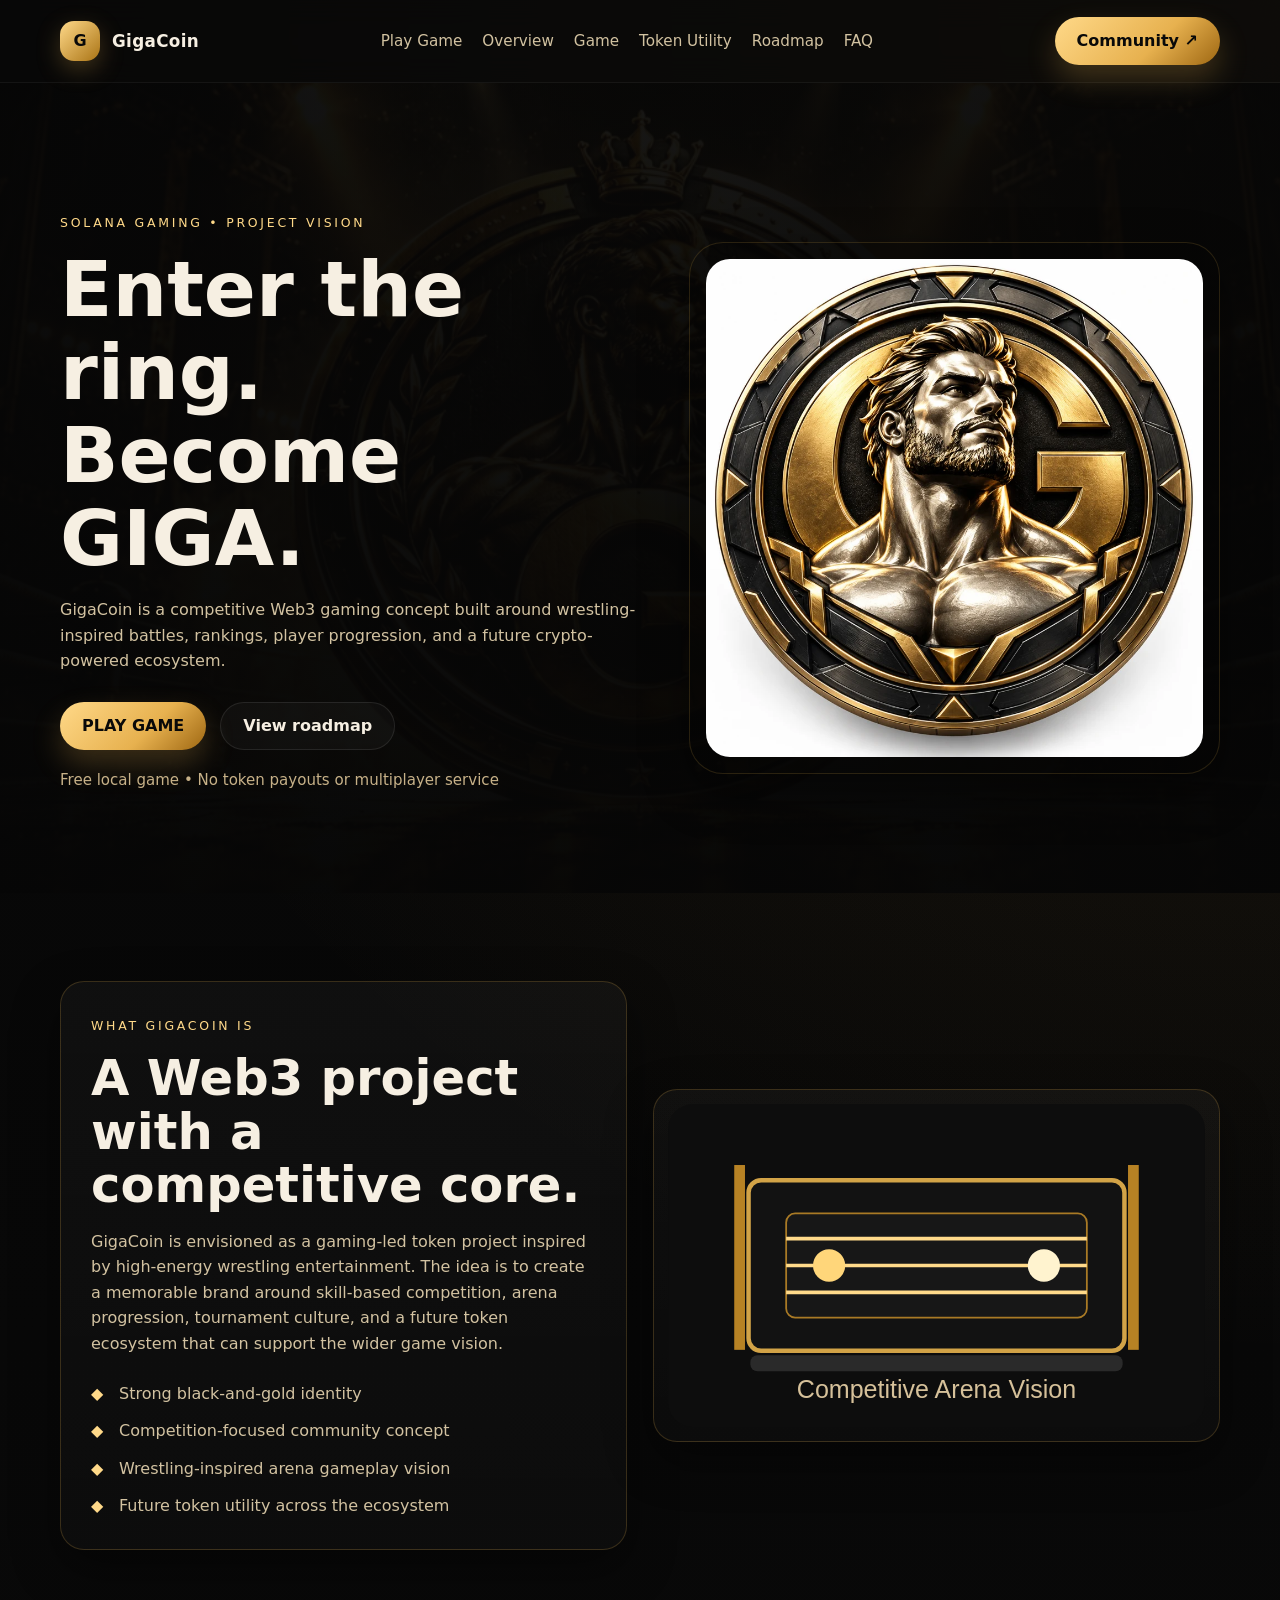
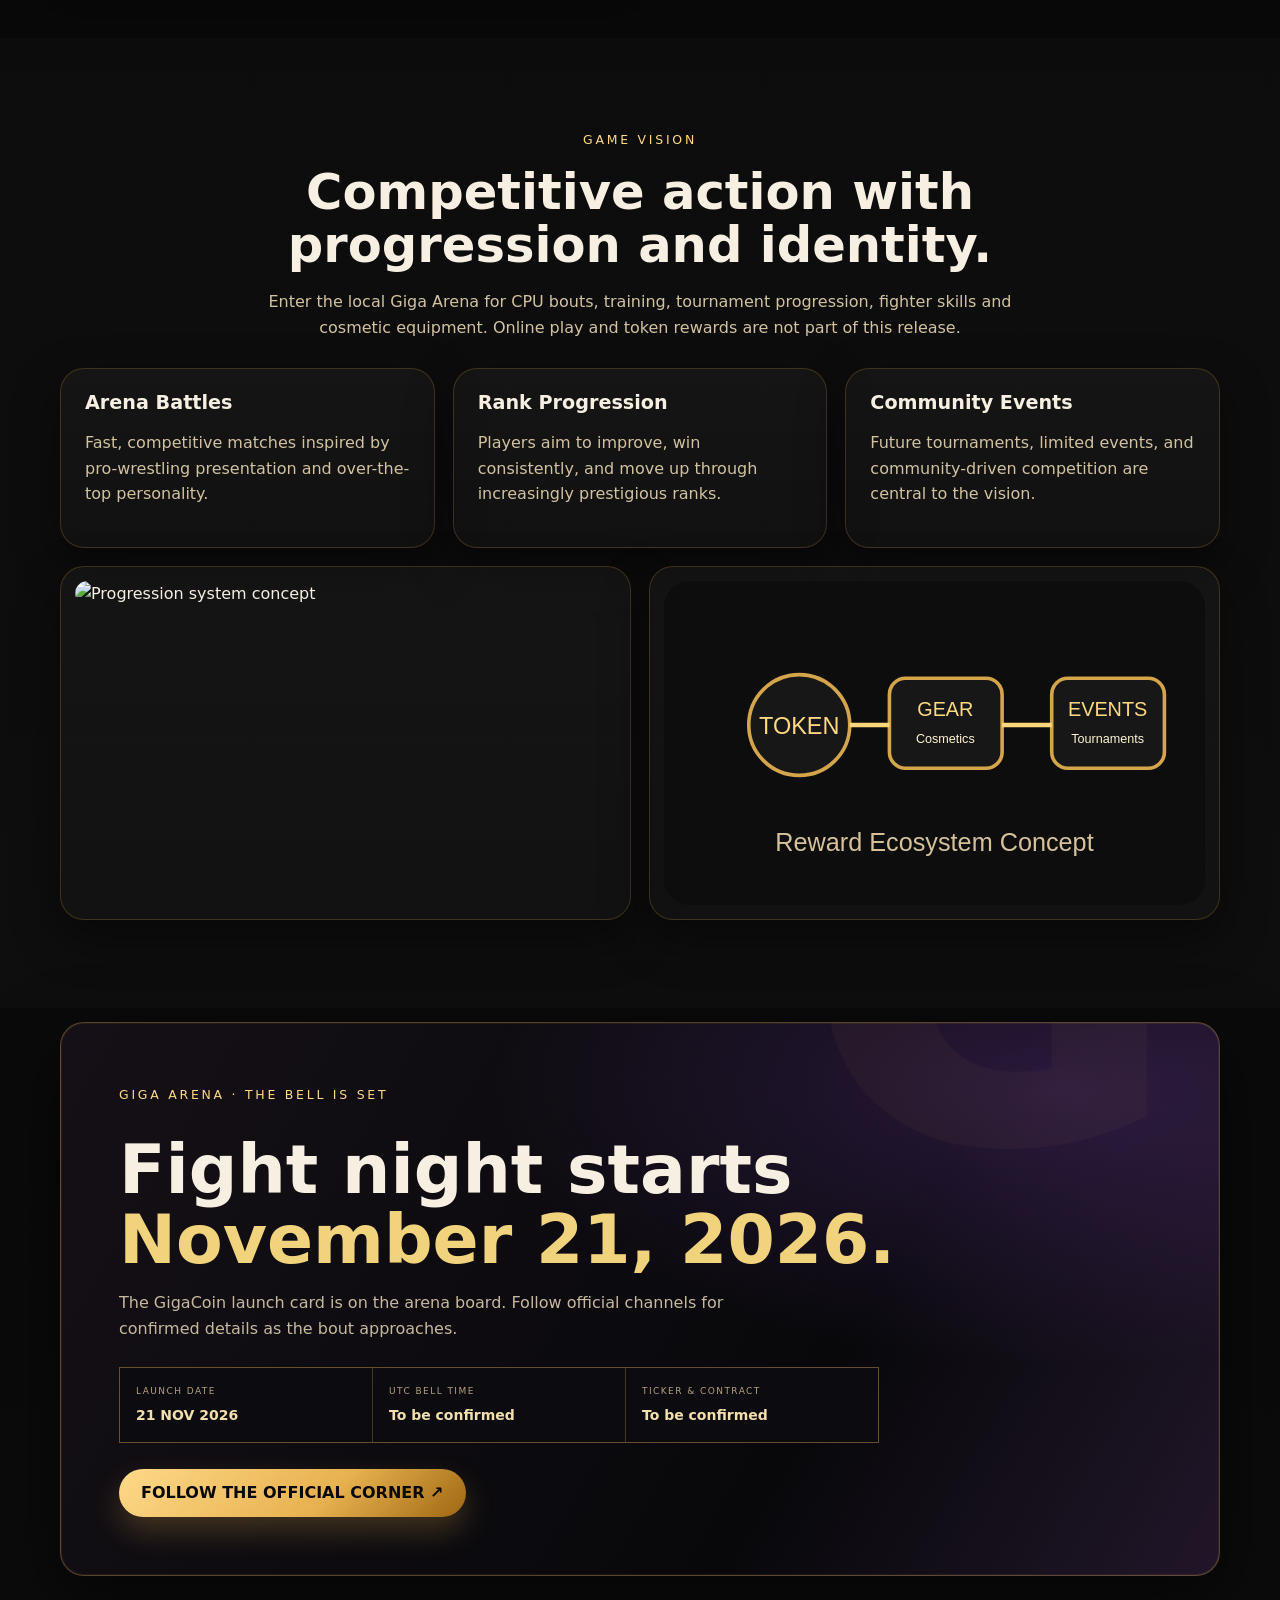
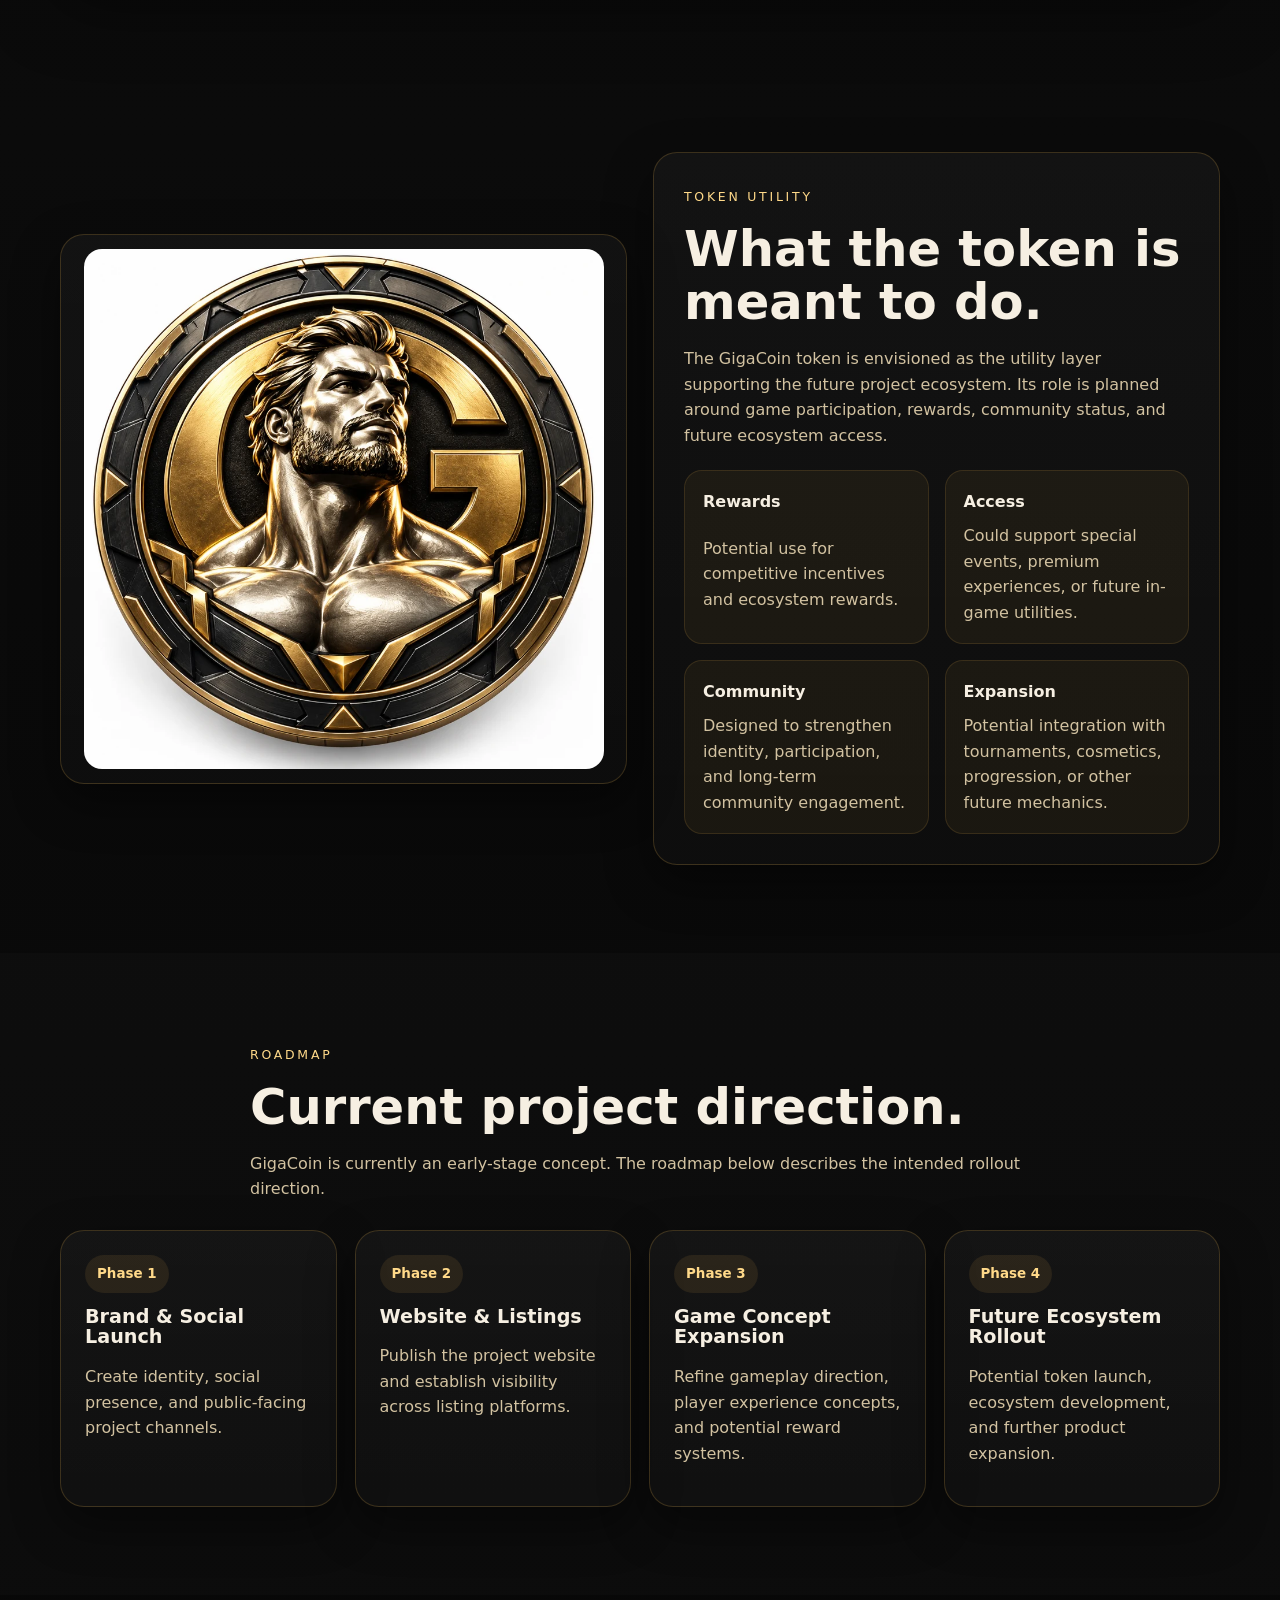
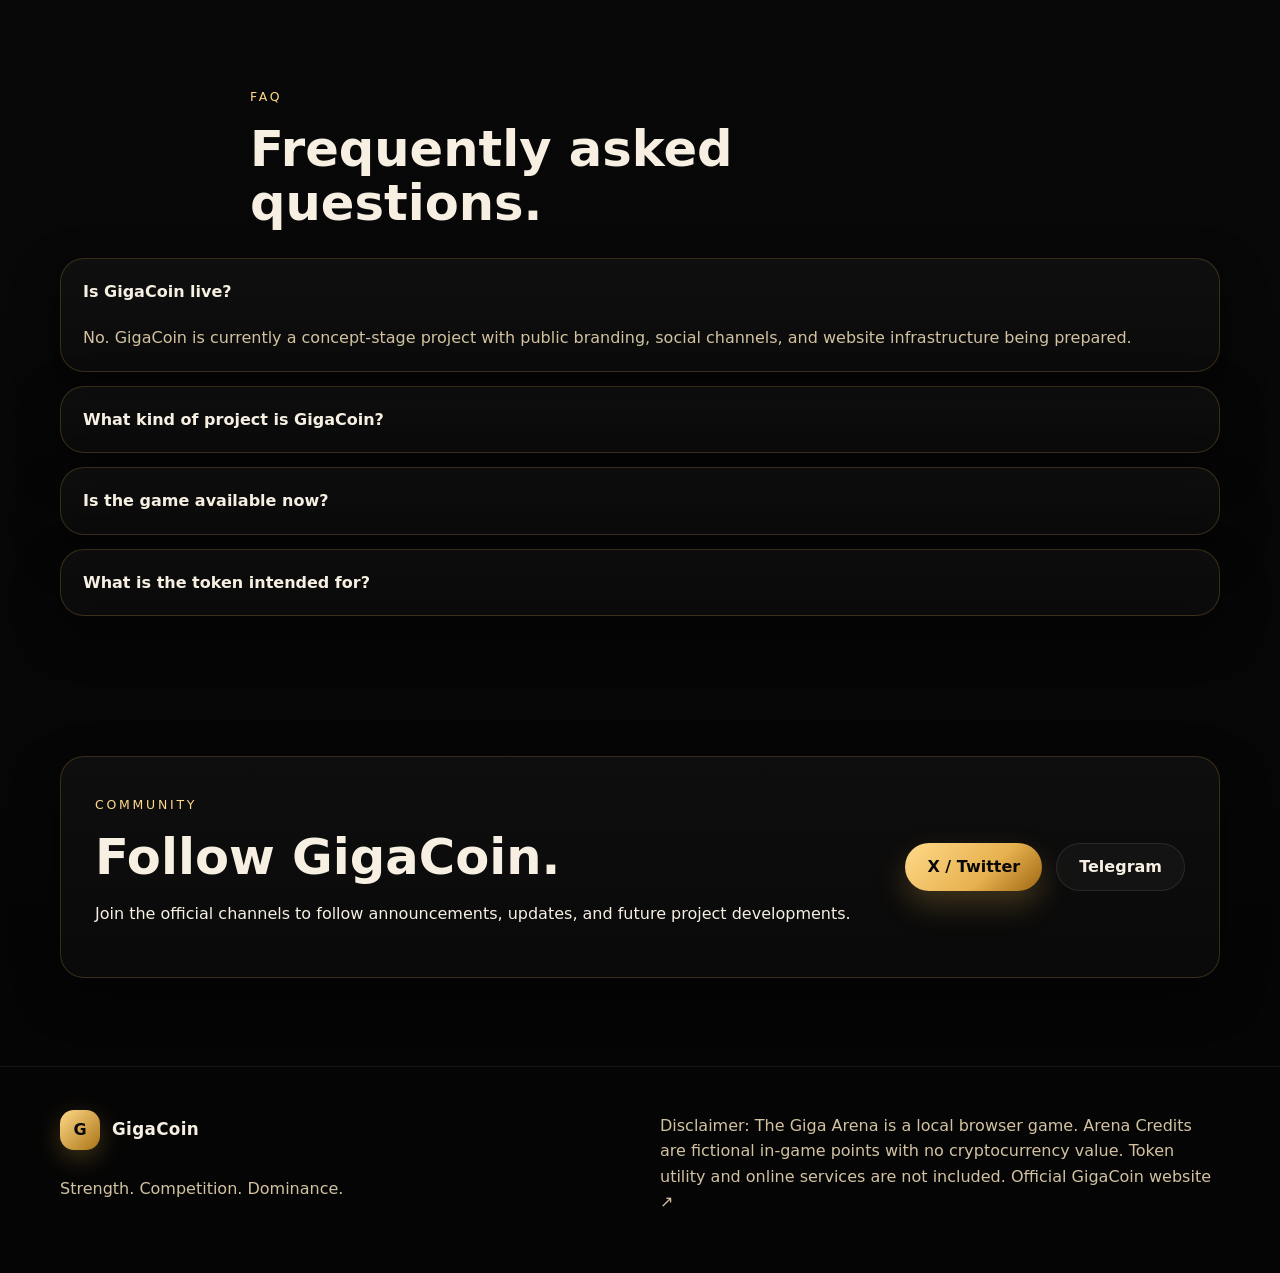
==== commit 40e97a6e: "Add files via upload" ====
--- a/index.html
+++ b/index.html
@@ -7,7 +7,7 @@
   <meta name="description" content="GigaCoin is a competitive Web3 gaming concept centered around wrestling-inspired arenas, rankings, and future token utility." />
   <link rel="icon" href="favicon.svg" type="image/svg+xml" />
   <link rel="stylesheet" href="styles.css" />
-<link rel="stylesheet" href="interactive-lab.css"></head>
+</head>
 <body>
   <header class="site-header">
     <div class="container nav-wrap">
@@ -15,7 +15,7 @@
         <span class="brand-mark">G</span>
         <span class="brand-text">GigaCoin</span>
       </a>
-      <nav class="nav-links"><a href="#interactive-lab">Try demo</a>
+      <nav class="nav-links"><a href="game/index.html">Play Game</a>
         <a href="#overview">Overview</a>
         <a href="#game">Game</a>
         <a href="#utility">Token Utility</a>
@@ -36,10 +36,10 @@
           <h1>Enter the ring.<br>Become GIGA.</h1>
           <p class="lead">GigaCoin is a competitive Web3 gaming concept built around wrestling-inspired battles, rankings, player progression, and a future crypto-powered ecosystem.</p>
           <div class="hero-buttons">
-            <a class="btn btn-gold" href="#game">Explore the vision</a>
+          <a class="btn btn-gold" href="game/index.html">PLAY GAME</a>
             <a class="btn btn-dark" href="#roadmap">View roadmap</a>
           </div>
-          <p class="disclaimer">Playable local wrestling preview • No live token or multiplayer service</p>
+          <p class="disclaimer">Free local game • No token payouts or multiplayer service</p>
         </div>
         <div class="hero-visual">
           <div class="coin-shell">
@@ -47,7 +47,7 @@
           </div>
         </div>
       </div>
-    </section><section id="interactive-lab" class="lab" style="--lab-accent:#efc267"><span class="lab-kicker">Playable wrestling prototype</span><h2>Giga Arena: Championship Preview</h2><p>Choose a fighter and take on a CPU rival in a short, original wrestling-inspired exhibition. No real-money rewards, licensed WWE characters or affiliation.</p><div class="lab-wrap"><div class="lab-row"><span class="lab-tag">EXHIBITION · LOCAL GAME</span><span id="gStatus" class="lab-status" role="status">Choose your fighter and start.</span></div><div class="lab-grid"><div class="lab-card"><label for="gFighter">Fighter</label><select id="gFighter"><option value="power">Titan · Power</option><option value="speed">Viper · Speed</option><option value="balance">Iron King · Balanced</option></select></div><div class="lab-card"><label for="gDifficulty">Opponent</label><select id="gDifficulty"><option value="1">Rookie</option><option value="1.35">Champion</option></select></div></div><button id="gStart">Start match</button><canvas id="gArena" width="960" height="500" tabindex="0" aria-label="Wrestling exhibition game"></canvas><div class="lab-controls"><button data-g="left">◀</button><button data-g="right">▶</button><button data-g="strike">Strike / J</button><button data-g="grapple">Grapple / K</button><button data-g="block">Block / L</button><button data-g="finish">Finisher / U</button></div><p class="lab-note">Keyboard: A/D or arrow keys to move; J strike, K grapple, L block, U finisher. Mobile: hold movement/block buttons; tap attacks. Build your meter by landing hits, then use a finisher in range. Win by draining your rival’s health. Exhibition only.</p></div></section>
+    </section>
 
     <section class="section">
       <div class="container split-layout">
@@ -73,7 +73,7 @@
         <div class="section-heading center">
           <div class="eyebrow">GAME VISION</div>
           <h2>Competitive action with progression and identity.</h2>
-          <p>The long-term concept behind GigaCoin is a wrestling game where competition, advancement, and status matter. The focus is on accessible gameplay with room for rankings, tournaments, and community participation.</p>
+          <p>Enter the local Giga Arena for CPU bouts, training, tournament progression, fighter skills and cosmetic equipment. Online play and token rewards are not part of this release.</p>
         </div>
         <div class="grid cards-3">
           <article class="panel card">
@@ -96,6 +96,18 @@
       </div>
     </section>
 
+    <section class="section launch-section" id="launch">
+      <div class="container">
+        <div class="panel launch-card">
+          <div class="eyebrow">GIGA ARENA · THE BELL IS SET</div>
+          <h2>Fight night starts<br><span>November 21, 2026.</span></h2>
+          <p>The GigaCoin launch card is on the arena board. Follow official channels for confirmed details as the bout approaches.</p>
+          <div class="launch-details"><div><small>LAUNCH DATE</small><strong>21 NOV 2026</strong></div><div><small>UTC BELL TIME</small><strong>To be confirmed</strong></div><div><small>TICKER & CONTRACT</small><strong>To be confirmed</strong></div></div>
+          <a class="btn btn-gold" href="https://x.com/GigaSolanaCoin" target="_blank" rel="noopener">FOLLOW THE OFFICIAL CORNER ↗</a>
+        </div>
+      </div>
+    </section>
+
     <section class="section" id="utility">
       <div class="container split-layout reverse-mobile">
         <div class="panel image-panel coin-small">
@@ -148,7 +160,7 @@
           </details>
           <details class="panel faq-item">
             <summary>Is the game available now?</summary>
-            <p>A free local exhibition prototype is available in the interactive preview above. Multiplayer, tournaments and token rewards remain future goals.</p>
+            <p>A free local browser game is available now. It includes CPU matches, training, local tournament progression and browser-saved progress. Multiplayer and token rewards are not included.</p>
           </details>
           <details class="panel faq-item">
             <summary>What is the token intended for?</summary>
@@ -167,7 +179,7 @@
             <p>Join the official channels to follow announcements, updates, and future project developments.</p>
           </div>
           <div class="cta-buttons">
-            <a class="btn btn-gold" href="https://x.com/GigaSolCoin" target="_blank" rel="noopener">X / Twitter</a>
+            <a class="btn btn-gold" href="https://x.com/GigaSolanaCoin" target="_blank" rel="noopener">X / Twitter</a>
             <a class="btn btn-dark" href="https://t.me/GigaOfficialCoin" target="_blank" rel="noopener">Telegram</a>
           </div>
         </div>
@@ -181,8 +193,8 @@
         <div class="brand footer-brand"><span class="brand-mark">G</span><span class="brand-text">GigaCoin</span></div>
         <p class="footer-copy">Strength. Competition. Dominance.</p>
       </div>
-      <p class="footer-note">Disclaimer: GigaCoin is currently a concept-stage project. The exhibition is a local prototype. Full gameplay, token utility and online services remain planned.</p>
+      <p class="footer-note">Disclaimer: The Giga Arena is a local browser game. Arena Credits are fictional in-game points with no cryptocurrency value. Token utility and online services are not included. <a href="https://gigacoin.onrender.com/">Official GigaCoin website ↗</a></p>
     </div>
   </footer>
-<script src="interactive-lab.js" defer></script></body>
+</body>
 </html>
--- a/styles.css
+++ b/styles.css
@@ -43,3 +43,6 @@
 @media (max-width:1024px){.cards-3,.timeline{grid-template-columns:repeat(2,minmax(0,1fr))}}
 @media (max-width:860px){.nav-links{display:none}.hero-grid,.split-layout,.cards-3,.media-2,.timeline,.utility-grid,.footer-wrap,.cta{grid-template-columns:1fr;flex-direction:column}.hero{min-height:auto}.reverse-mobile>:first-child{order:2}.reverse-mobile>:last-child{order:1}}
 @media (max-width:640px){.container{width:min(100% - 26px,1160px)}.nav-wrap{min-height:74px}.section{padding:72px 0}h1{font-size:clamp(2.4rem,10vw,3.8rem)}h2{font-size:clamp(1.8rem,8vw,2.6rem)}.text-panel,.card,.timeline-item,.cta{padding:22px}.image-panel{padding:10px}}
+
+/* GigaCoin launch night announcement */
+.launch-section{padding-top:14px}.launch-card{position:relative;overflow:hidden;padding:clamp(26px,5vw,58px);border-color:#b08a4770;background:radial-gradient(ellipse at 86% 12%,#6c3a9d55,transparent 40%),linear-gradient(120deg,#151017,#08080b 66%,#211629);box-shadow:inset 0 0 0 1px #e6b64e12,0 24px 70px #0008}.launch-card:after{content:'G';position:absolute;right:5%;top:-45%;font-size:clamp(220px,34vw,440px);font-weight:1000;line-height:1;color:#e6b64e0a;pointer-events:none}.launch-card h2{font-size:clamp(36px,6vw,68px);line-height:1.02;margin:14px 0}.launch-card h2 span{color:#f2d37d}.launch-card p{max-width:620px;color:#c6b99f}.launch-details{display:grid;grid-template-columns:repeat(3,1fr);gap:1px;max-width:760px;margin:26px 0;background:#9a763c66;border:1px solid #9a763c66}.launch-details div{display:grid;gap:5px;padding:16px;background:#0c0b10}.launch-details small{font-size:9px;letter-spacing:.16em;color:#b5a17d}.launch-details strong{font-size:14px;color:#f3dfad}@media(max-width:620px){.launch-details{grid-template-columns:1fr}.launch-card{padding:25px 18px}}
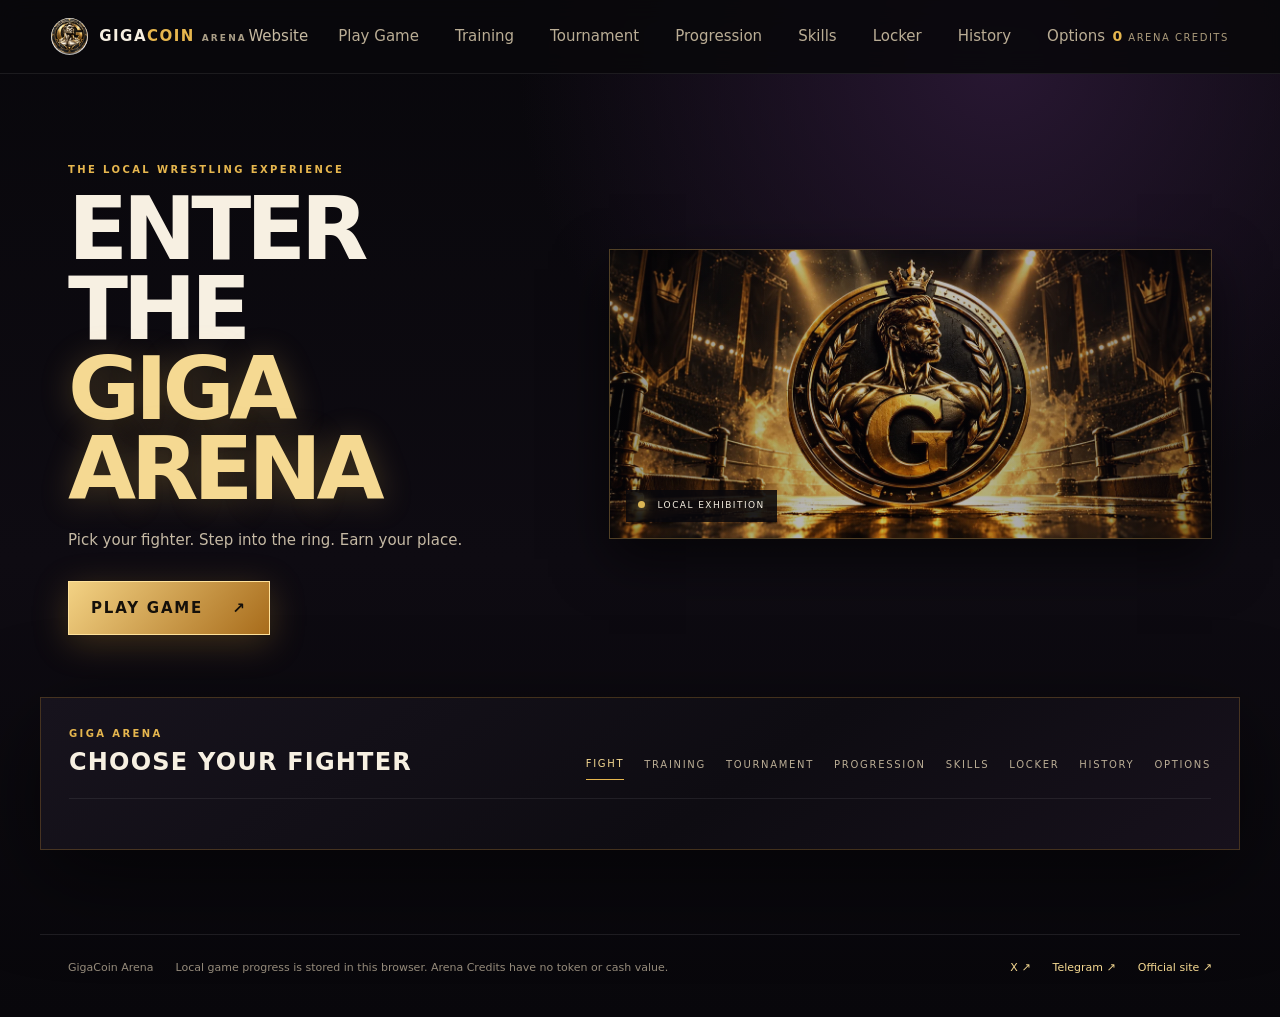
==== commit b8a920d1: "Add files via upload" ====
--- a/index.html
+++ b/index.html
@@ -1,200 +1,17 @@
 <!doctype html>
 <html lang="en">
 <head>
-  <meta charset="UTF-8" />
-  <meta name="viewport" content="width=device-width, initial-scale=1.0" />
-  <title>GigaCoin | Competitive Web3 Gaming Vision</title>
-  <meta name="description" content="GigaCoin is a competitive Web3 gaming concept centered around wrestling-inspired arenas, rankings, and future token utility." />
-  <link rel="icon" href="favicon.svg" type="image/svg+xml" />
-  <link rel="stylesheet" href="styles.css" />
+  <meta charset="utf-8"><meta name="viewport" content="width=device-width,initial-scale=1,viewport-fit=cover">
+  <meta name="theme-color" content="#08070c"><meta name="description" content="Play GigaCoin Arena, a local wrestling fighting game.">
+  <title>GigaCoin Arena — Play</title><link rel="icon" href="../favicon.svg" type="image/svg+xml"><link rel="stylesheet" href="game.css">
 </head>
 <body>
-  <header class="site-header">
-    <div class="container nav-wrap">
-      <a href="#top" class="brand">
-        <span class="brand-mark">G</span>
-        <span class="brand-text">GigaCoin</span>
-      </a>
-      <nav class="nav-links"><a href="game/index.html">Play Game</a>
-        <a href="#overview">Overview</a>
-        <a href="#game">Game</a>
-        <a href="#utility">Token Utility</a>
-        <a href="#roadmap">Roadmap</a>
-        <a href="#faq">FAQ</a>
-      </nav>
-      <a class="btn btn-gold" href="#community">Community ↗</a>
-    </div>
-  </header>
-
-  <main id="top">
-    <section class="hero" id="overview">
-      <div class="hero-bg" style="background-image:url('gigacoin-cover.webp');"></div>
-      <div class="hero-overlay"></div>
-      <div class="container hero-grid">
-        <div class="hero-copy">
-          <div class="eyebrow">SOLANA GAMING • PROJECT VISION</div>
-          <h1>Enter the ring.<br>Become GIGA.</h1>
-          <p class="lead">GigaCoin is a competitive Web3 gaming concept built around wrestling-inspired battles, rankings, player progression, and a future crypto-powered ecosystem.</p>
-          <div class="hero-buttons">
-          <a class="btn btn-gold" href="game/index.html">PLAY GAME</a>
-            <a class="btn btn-dark" href="#roadmap">View roadmap</a>
-          </div>
-          <p class="disclaimer">Free local game • No token payouts or multiplayer service</p>
-        </div>
-        <div class="hero-visual">
-          <div class="coin-shell">
-            <img src="gigacoin-coin.webp" alt="GigaCoin coin design" />
-          </div>
-        </div>
-      </div>
-    </section>
-
-    <section class="section">
-      <div class="container split-layout">
-        <div class="panel text-panel">
-          <div class="eyebrow">WHAT GIGACOIN IS</div>
-          <h2>A Web3 project with a competitive core.</h2>
-          <p>GigaCoin is envisioned as a gaming-led token project inspired by high-energy wrestling entertainment. The idea is to create a memorable brand around skill-based competition, arena progression, tournament culture, and a future token ecosystem that can support the wider game vision.</p>
-          <ul class="check-list">
-            <li>Strong black-and-gold identity</li>
-            <li>Competition-focused community concept</li>
-            <li>Wrestling-inspired arena gameplay vision</li>
-            <li>Future token utility across the ecosystem</li>
-          </ul>
-        </div>
-        <div class="panel image-panel">
-          <img src="arena.svg" alt="Arena gameplay concept illustration" />
-        </div>
-      </div>
-    </section>
-
-    <section class="section alt" id="game">
-      <div class="container">
-        <div class="section-heading center">
-          <div class="eyebrow">GAME VISION</div>
-          <h2>Competitive action with progression and identity.</h2>
-          <p>Enter the local Giga Arena for CPU bouts, training, tournament progression, fighter skills and cosmetic equipment. Online play and token rewards are not part of this release.</p>
-        </div>
-        <div class="grid cards-3">
-          <article class="panel card">
-            <h3>Arena Battles</h3>
-            <p>Fast, competitive matches inspired by pro-wrestling presentation and over-the-top personality.</p>
-          </article>
-          <article class="panel card">
-            <h3>Rank Progression</h3>
-            <p>Players aim to improve, win consistently, and move up through increasingly prestigious ranks.</p>
-          </article>
-          <article class="panel card">
-            <h3>Community Events</h3>
-            <p>Future tournaments, limited events, and community-driven competition are central to the vision.</p>
-          </article>
-        </div>
-        <div class="grid media-2">
-          <div class="panel image-panel"><img src="progression.svg" alt="Progression system concept" /></div>
-          <div class="panel image-panel"><img src="rewards.svg" alt="Rewards ecosystem concept" /></div>
-        </div>
-      </div>
-    </section>
-
-    <section class="section launch-section" id="launch">
-      <div class="container">
-        <div class="panel launch-card">
-          <div class="eyebrow">GIGA ARENA · THE BELL IS SET</div>
-          <h2>Fight night starts<br><span>November 21, 2026.</span></h2>
-          <p>The GigaCoin launch card is on the arena board. Follow official channels for confirmed details as the bout approaches.</p>
-          <div class="launch-details"><div><small>LAUNCH DATE</small><strong>21 NOV 2026</strong></div><div><small>UTC BELL TIME</small><strong>To be confirmed</strong></div><div><small>TICKER & CONTRACT</small><strong>To be confirmed</strong></div></div>
-          <a class="btn btn-gold" href="https://x.com/GigaSolanaCoin" target="_blank" rel="noopener">FOLLOW THE OFFICIAL CORNER ↗</a>
-        </div>
-      </div>
-    </section>
-
-    <section class="section" id="utility">
-      <div class="container split-layout reverse-mobile">
-        <div class="panel image-panel coin-small">
-          <img src="gigacoin-coin.webp" alt="GigaCoin token visual" />
-        </div>
-        <div class="panel text-panel">
-          <div class="eyebrow">TOKEN UTILITY</div>
-          <h2>What the token is meant to do.</h2>
-          <p>The GigaCoin token is envisioned as the utility layer supporting the future project ecosystem. Its role is planned around game participation, rewards, community status, and future ecosystem access.</p>
-          <div class="utility-grid">
-            <div class="utility-box"><strong>Rewards</strong><span>Potential use for competitive incentives and ecosystem rewards.</span></div>
-            <div class="utility-box"><strong>Access</strong><span>Could support special events, premium experiences, or future in-game utilities.</span></div>
-            <div class="utility-box"><strong>Community</strong><span>Designed to strengthen identity, participation, and long-term community engagement.</span></div>
-            <div class="utility-box"><strong>Expansion</strong><span>Potential integration with tournaments, cosmetics, progression, or other future mechanics.</span></div>
-          </div>
-        </div>
-      </div>
-    </section>
-
-    <section class="section alt" id="roadmap">
-      <div class="container">
-        <div class="section-heading">
-          <div class="eyebrow">ROADMAP</div>
-          <h2>Current project direction.</h2>
-          <p>GigaCoin is currently an early-stage concept. The roadmap below describes the intended rollout direction.</p>
-        </div>
-        <div class="timeline">
-          <article class="panel timeline-item"><span class="phase">Phase 1</span><h3>Brand & Social Launch</h3><p>Create identity, social presence, and public-facing project channels.</p></article>
-          <article class="panel timeline-item"><span class="phase">Phase 2</span><h3>Website & Listings</h3><p>Publish the project website and establish visibility across listing platforms.</p></article>
-          <article class="panel timeline-item"><span class="phase">Phase 3</span><h3>Game Concept Expansion</h3><p>Refine gameplay direction, player experience concepts, and potential reward systems.</p></article>
-          <article class="panel timeline-item"><span class="phase">Phase 4</span><h3>Future Ecosystem Rollout</h3><p>Potential token launch, ecosystem development, and further product expansion.</p></article>
-        </div>
-      </div>
-    </section>
-
-    <section class="section" id="faq">
-      <div class="container">
-        <div class="section-heading">
-          <div class="eyebrow">FAQ</div>
-          <h2>Frequently asked questions.</h2>
-        </div>
-        <div class="faq-list">
-          <details class="panel faq-item" open>
-            <summary>Is GigaCoin live?</summary>
-            <p>No. GigaCoin is currently a concept-stage project with public branding, social channels, and website infrastructure being prepared.</p>
-          </details>
-          <details class="panel faq-item">
-            <summary>What kind of project is GigaCoin?</summary>
-            <p>It is a Web3 gaming concept centered around a wrestling-inspired competitive experience and a future token ecosystem.</p>
-          </details>
-          <details class="panel faq-item">
-            <summary>Is the game available now?</summary>
-            <p>A free local browser game is available now. It includes CPU matches, training, local tournament progression and browser-saved progress. Multiplayer and token rewards are not included.</p>
-          </details>
-          <details class="panel faq-item">
-            <summary>What is the token intended for?</summary>
-            <p>The intended role of the token is ecosystem utility, community engagement, and support for future game-related functions.</p>
-          </details>
-        </div>
-      </div>
-    </section>
-
-    <section class="section final" id="community">
-      <div class="container">
-        <div class="panel cta">
-          <div>
-            <div class="eyebrow">COMMUNITY</div>
-            <h2>Follow GigaCoin.</h2>
-            <p>Join the official channels to follow announcements, updates, and future project developments.</p>
-          </div>
-          <div class="cta-buttons">
-            <a class="btn btn-gold" href="https://x.com/GigaSolanaCoin" target="_blank" rel="noopener">X / Twitter</a>
-            <a class="btn btn-dark" href="https://t.me/GigaOfficialCoin" target="_blank" rel="noopener">Telegram</a>
-          </div>
-        </div>
-      </div>
-    </section>
-  </main>
-
-  <footer class="site-footer">
-    <div class="container footer-wrap">
-      <div>
-        <div class="brand footer-brand"><span class="brand-mark">G</span><span class="brand-text">GigaCoin</span></div>
-        <p class="footer-copy">Strength. Competition. Dominance.</p>
-      </div>
-      <p class="footer-note">Disclaimer: The Giga Arena is a local browser game. Arena Credits are fictional in-game points with no cryptocurrency value. Token utility and online services are not included. <a href="https://gigacoin.onrender.com/">Official GigaCoin website ↗</a></p>
-    </div>
-  </footer>
-</body>
-</html>
+<header class="topbar"><a class="brand" href="../index.html"><img src="../gigacoin-coin.webp" alt=""><span>GIGA<span class="gold">COIN</span> <small>ARENA</small></span></a><nav><a href="../index.html">Website</a><button data-screen="fighters">Play Game</button><button data-screen="training">Training</button><button data-screen="tournament">Tournament</button><button data-screen="progression">Progression</button><button data-screen="skills">Skills</button><button data-screen="inventory">Locker</button><button data-screen="history">History</button><button data-screen="settings">Options</button></nav><span class="wallet"><b id="credits">0</b> ARENA CREDITS</span></header>
+<main>
+<section class="intro"><div><p class="eyebrow">THE LOCAL WRESTLING EXPERIENCE</p><h1>ENTER THE<br><span>GIGA ARENA</span></h1><p>Pick your fighter. Step into the ring. Earn your place.</p><button class="gold-button" data-screen="fighters">PLAY GAME <span>↗</span></button></div><div class="intro-art"><img src="../gigacoin-cover.webp" alt="GigaCoin arena artwork"><div class="live-tag"><i></i> LOCAL EXHIBITION</div></div></section>
+<section class="game-shell" id="play"><div class="game-heading"><div><p class="eyebrow">GIGA ARENA</p><h2 id="screen-title">CHOOSE YOUR FIGHTER</h2></div><div class="screen-tabs"><button class="selected" data-screen="fighters">FIGHT</button><button data-screen="training">TRAINING</button><button data-screen="tournament">TOURNAMENT</button><button data-screen="progression">PROGRESSION</button><button data-screen="skills">SKILLS</button><button data-screen="inventory">LOCKER</button><button data-screen="history">HISTORY</button><button data-screen="settings">OPTIONS</button></div></div>
+<div id="view"></div>
+</section>
+<footer><span>GigaCoin Arena</span><span>Local game progress is stored in this browser. Arena Credits have no token or cash value.</span><a href="https://x.com/GigaSolanaCoin" target="_blank" rel="noopener">X ↗</a><a href="https://t.me/GigaOfficialCoin" target="_blank" rel="noopener">Telegram ↗</a><a href="https://gigacoin.onrender.com/" target="_blank" rel="noopener">Official site ↗</a></footer>
+</main><script type="module" src="engine.js"></script>
+</body></html>
--- a/game.css
+++ b/game.css
@@ -0,0 +1,5 @@
+:root{color-scheme:dark;--bg:#09080c;--panel:#111018;--line:#624a22;--gold:#e6b64e;--gold2:#f5d992;--muted:#aa9e87;--purple:#8e55d2}*{box-sizing:border-box}body{margin:0;background:radial-gradient(ellipse at 78% 6%,#281732 0,transparent 34%),linear-gradient(#08070b,#0e0b12 55%,#08070b);color:#f7f0e2;font:15px/1.5 system-ui,Segoe UI,sans-serif}button,a{font:inherit}button{cursor:pointer;color:inherit}a{color:inherit;text-decoration:none}.topbar{height:74px;display:flex;align-items:center;justify-content:space-between;padding:0 max(4vw,22px);border-bottom:1px solid #ffffff15;background:#09080ce8;position:sticky;top:0;z-index:20;backdrop-filter:blur(12px)}.brand{display:flex;align-items:center;gap:11px;font-weight:900;letter-spacing:.1em}.brand img{width:37px;height:37px;object-fit:cover;border-radius:50%}.gold{color:var(--gold)}.brand small{font-size:9px;letter-spacing:.24em;color:var(--muted)}nav{display:flex;align-items:center;gap:24px}nav a{color:#c6baa2}nav button,.screen-tabs button{border:0;background:none;color:#baad95}nav button:hover,nav a:hover,.screen-tabs button:hover{color:var(--gold2)}.wallet{font-size:10px;letter-spacing:.15em;color:#ab9b7b}.wallet b{color:var(--gold);font-size:14px}.intro{max-width:1200px;margin:auto;padding:78px 28px 62px;display:grid;grid-template-columns:.9fr 1.1fr;gap:48px;align-items:center}.eyebrow{color:var(--gold);letter-spacing:.24em;font-size:10px;font-weight:800}.intro h1{font-size:clamp(48px,7vw,88px);line-height:.91;margin:12px 0 20px;letter-spacing:-.06em}.intro h1 span{color:var(--gold2);text-shadow:0 3px 32px #e6b64e44}.intro p:not(.eyebrow){color:#c5b9a4}.gold-button{border:1px solid #ffe29b;padding:15px 22px;margin-top:14px;background:linear-gradient(130deg,#f3d284,#a86c1b);color:#15100a;font-weight:900;letter-spacing:.12em;box-shadow:0 8px 35px #d89f3840}.gold-button span{margin-left:22px}.intro-art{height:290px;border:1px solid #d2a74c57;position:relative;overflow:hidden;box-shadow:0 20px 50px #0009}.intro-art:after{content:'';position:absolute;inset:0;background:linear-gradient(90deg,#09080c44,transparent 50%,#09080c66)}.intro-art img{height:100%;width:100%;object-fit:cover;opacity:.77}.live-tag{position:absolute;z-index:1;bottom:16px;left:16px;background:#09080cdc;padding:9px 12px;font-size:9px;letter-spacing:.16em}.live-tag i{display:inline-block;background:#dcb756;width:7px;height:7px;border-radius:50%;margin-right:8px;box-shadow:0 0 12px #ffdb70}.game-shell{max-width:1200px;margin:0 auto 84px;padding:28px;border:1px solid #a87a2f55;background:linear-gradient(145deg,#17131d,#0e0c12 58%,#17111c);box-shadow:0 26px 90px #0008}.game-heading{display:flex;justify-content:space-between;align-items:end;border-bottom:1px solid #ffffff13;padding-bottom:18px;margin-bottom:22px}.game-heading .eyebrow{margin:0}.game-heading h2{font-size:24px;letter-spacing:.05em;margin:3px 0 0}.screen-tabs{display:flex;gap:20px}.screen-tabs button{font-size:10px;letter-spacing:.17em;padding:8px 0}.screen-tabs button.selected{color:var(--gold2);border-bottom:1px solid var(--gold)}.view-grid{display:grid;grid-template-columns:minmax(0,1fr) 310px;gap:22px}.fighters{display:grid;grid-template-columns:repeat(5,1fr);gap:10px}.fighter-card{border:1px solid #ffffff17;background:#100e15;padding:0;text-align:left;transition:.2s;overflow:hidden}.fighter-card:hover,.fighter-card.active{border-color:var(--gold);transform:translateY(-3px);box-shadow:0 8px 25px #d9aa3930}.fighter-card canvas{width:100%;height:150px;background:linear-gradient(#251e32,#101015);display:block}.fighter-meta{padding:12px}.fighter-meta b{display:block;font-size:12px;letter-spacing:.06em}.fighter-meta small{color:var(--muted);font-size:10px}.side-panel{border:1px solid #ffffff17;background:#0b0a0f;padding:18px}.side-panel h3{margin:0 0 14px;color:var(--gold2);font-size:12px;letter-spacing:.18em}.stat{margin:11px 0;font-size:10px;color:#c7bda9;display:grid;grid-template-columns:70px 1fr 25px;gap:8px;align-items:center}.track{height:5px;background:#2a2730}.track i{display:block;height:100%;background:linear-gradient(90deg,#95652d,#efc75e)}select{background:#17141b;border:1px solid #554832;color:#f7efdf;padding:9px}.side-panel select{width:100%;margin:4px 0 12px}.play-row{display:flex;gap:8px}.play-row select{flex:1}.side-panel .gold-button{width:100%;margin-top:9px}.muted{color:var(--muted);font-size:12px}.arena{position:relative}.hud{display:flex;justify-content:space-between;gap:16px;margin-bottom:10px}.hudfighter{flex:1}.hudfighter:last-child{text-align:right}.hudfighter b{font-size:11px;letter-spacing:.1em}.meter{height:10px;background:#27232d;margin-top:4px;border:1px solid #ffffff12}.meter i{height:100%;display:block;background:linear-gradient(90deg,#8d1f30,#ff6558)}.meter.stamina i{background:linear-gradient(90deg,#167d75,#61e5bf)}.meter.special i{background:linear-gradient(90deg,#8b54cf,#e5adff)}.clock{font:700 24px Georgia;color:var(--gold2);min-width:50px;text-align:center}.arena canvas{display:block;width:100%;aspect-ratio:16/8.3;background:#080811;border:1px solid #b08a4770;touch-action:none}.game-msg{text-align:center;height:25px;color:var(--gold2);font-size:12px;padding:4px}.controls{display:flex;flex-wrap:wrap;justify-content:center;gap:7px;margin-top:6px}.controls button,.subtle-button{border:1px solid #78613a;background:#18151b;padding:9px 12px;font-size:10px;letter-spacing:.07em;touch-action:none;user-select:none}.controls button:active{background:#85682e}.move-control{display:flex;gap:5px;margin-right:12px}.game-note{text-align:center;font-size:10px;color:#968b79}.results{position:absolute;inset:38px 0 30px;display:grid;place-content:center;text-align:center;background:#09080cec;z-index:3}.results h2{font-size:38px;color:var(--gold2);margin:0}.results p{color:#cabda4}.menu-cards{display:grid;grid-template-columns:repeat(3,1fr);gap:14px}.menu-card{border:1px solid #ffffff16;background:#100e15;padding:18px}.menu-card h3{font-size:13px;color:var(--gold2);letter-spacing:.1em}.menu-card button,.menu-card select{margin-top:10px}.skill-row,.item-row{display:grid;grid-template-columns:1fr auto auto;gap:16px;align-items:center;border-bottom:1px solid #ffffff13;padding:13px 4px}.skill-row button,.item-row button{background:#1b171d;border:1px solid #6e572d;padding:7px 12px;color:var(--gold2)}.item-row small{display:block;color:var(--muted)}.section-label{color:var(--gold);letter-spacing:.16em;font-size:10px}.form-row{display:flex;justify-content:space-between;align-items:center;border-bottom:1px solid #ffffff12;padding:13px 0}.form-row input{accent-color:var(--gold)}.toast{color:#9fe2c4;font-size:12px;min-height:18px}footer{max-width:1200px;margin:auto;padding:25px 28px 40px;border-top:1px solid #ffffff17;display:flex;gap:22px;align-items:center;color:#958b7b;font-size:11px}footer span:nth-child(2){flex:1}footer a{color:var(--gold2)}
+@media(max-width:850px){.intro{grid-template-columns:1fr;padding-top:45px;gap:26px}.intro-art{height:220px}.view-grid{grid-template-columns:1fr}.fighters{grid-template-columns:repeat(5,minmax(105px,1fr));overflow-x:auto;padding:4px}.fighter-card canvas{height:125px}.side-panel{display:grid;grid-template-columns:1fr 1fr;gap:0 18px}.side-panel h3,.side-panel .gold-button,.side-panel .muted{grid-column:1/-1}}@media(max-width:600px){.topbar{height:auto;min-height:62px;padding:10px 14px;flex-wrap:wrap}.brand img{width:30px;height:30px}nav{gap:12px;order:3;width:100%;overflow:auto;justify-content:center;border-top:1px solid #ffffff12;padding-top:8px}nav a,nav button{font-size:11px;white-space:nowrap}.wallet{font-size:8px}.intro{padding:36px 18px}.intro-art{height:165px}.game-shell{padding:16px 10px;margin-bottom:50px}.game-heading{align-items:start;gap:12px;flex-direction:column}.screen-tabs{width:100%;justify-content:space-between}.screen-tabs button{font-size:9px}.game-heading h2{font-size:19px}.arena canvas{aspect-ratio:1.18}.controls button{padding:11px 8px}.move-control{margin-right:0}.side-panel{display:block}.menu-cards{grid-template-columns:1fr 1fr}.fighter-meta{padding:8px}.fighter-meta b{font-size:10px}.fighter-meta small{font-size:9px}footer{flex-wrap:wrap;padding:20px 14px}footer span:nth-child(2){order:4;flex-basis:100%}}
+@media(prefers-reduced-motion:reduce){*{scroll-behavior:auto!important;transition:none!important}}
+.fighter-art{height:160px;position:relative;overflow:hidden;background:radial-gradient(ellipse at 50% 65%,#382044,#15111c 75%)}.fighter-art img{width:100%;height:100%;object-fit:cover;object-position:center 30%;display:block;mix-blend-mode:screen}.fighter-art canvas{position:absolute;inset:0;width:100%;height:100%;object-fit:contain;background:transparent}.fighter-art canvas[hidden]{display:none!important}.level-badge{position:absolute;right:6px;top:6px;padding:3px 6px;background:#09080ddd;color:var(--gold2);font-size:9px;border:1px solid #c79943}.selected-fighter,.profile-strip{display:flex;gap:16px;align-items:center;padding:15px;margin:16px 0;border:1px solid #c39a4a55;background:linear-gradient(110deg,#17121c,#100d14)}.selected-fighter>img{width:112px;height:132px;object-fit:cover;object-position:center 25%;border:1px solid #9e792c}.selected-fighter h3,.profile-strip h3{margin:0 0 4px;color:var(--gold2)}.selected-fighter p,.profile-strip p{margin:4px 0;color:#b5a993;font-size:12px}.selected-fighter a{font-size:10px;letter-spacing:.13em;color:#e6c26c}.profile-strip>img{width:88px;height:90px;object-fit:cover;object-position:center 22%;border:1px solid #9e792c;background:#18131d}.side-portrait{width:100%;height:130px;object-fit:cover;object-position:center 22%;border:1px solid #a67b39}.side-portrait.tall{height:220px;object-position:center 20%}.fighter-card .fighter-art img{transition:transform .3s}.fighter-card:hover .fighter-art img,.fighter-card.active .fighter-art img{transform:scale(1.08)}.fighter-card.active{background:linear-gradient(#211720,#100e15)}.fighter-card:disabled,.skill-row button:disabled,.item-row button:disabled{opacity:.45;cursor:not-allowed}.skill-row button:disabled,.item-row button:disabled{border-color:#36313b;color:#82796a}.progression-layout{display:grid;grid-template-columns:1fr 1fr;gap:20px}.profile-strip h3{font-size:18px}.progress-track{height:12px;background:#2b2430;border:1px solid #69512e;margin:14px 0}.progress-track i{display:block;height:100%;background:linear-gradient(90deg,#7c48a7,#d9ad4f)}.stat-grid{display:grid;grid-template-columns:repeat(4,1fr);gap:8px;margin:18px 0}.stat-grid>div{background:#17131c;border:1px solid #ffffff12;padding:12px;display:grid}.stat-grid b{font-size:18px;color:var(--gold2)}.stat-grid small{font-size:8px;letter-spacing:.1em;color:var(--muted)}.progress-roster{display:grid;gap:8px}.progress-fighter{display:flex;align-items:center;gap:12px;width:100%;text-align:left;background:#100e15;border:1px solid #ffffff16;padding:8px}.progress-fighter.active{border-color:var(--gold)}.progress-fighter img{width:48px;height:54px;object-fit:cover;object-position:center 22%}.progress-fighter span{flex:1;display:grid}.progress-fighter small{color:var(--muted)}.progress-fighter i{height:4px;background:#302b34;margin-top:5px}.progress-fighter em{display:block;height:100%;background:var(--purple)}.history-row{display:grid;grid-template-columns:54px 1fr auto auto;gap:12px;align-items:center;padding:10px;border-bottom:1px solid #ffffff14}.history-row img{width:50px;height:56px;object-fit:cover;object-position:center 20%}.history-row div{display:grid}.history-row small{color:var(--muted);font-size:10px}.history-row span{font-size:10px;text-align:right;color:var(--gold2)}.win-text{color:#9ae1bb}.loss-text{color:#ec8d87}.training-board{border:1px solid #92703d;background:linear-gradient(130deg,#15111b,#0e0c12);padding:20px}.training-actions{display:flex;gap:16px;justify-content:space-between;align-items:center;padding:18px 0;border-block:1px solid #ffffff15}.training-actions span{font-size:11px;color:#c2b59b}.hud-name{display:flex;gap:10px;align-items:center}.hudfighter:last-child .hud-name{justify-content:flex-end;flex-direction:row-reverse}.hud-name img{width:50px;height:48px;object-fit:cover;object-position:center 24%;border:1px solid #c4a356}.hudfighter{display:grid;grid-template-columns:1fr}.hudfighter:last-child{text-align:right}.result-fighters{display:flex;justify-content:center;align-items:center;gap:14px}.result-fighters img{width:80px;height:82px;object-fit:cover;object-position:center 22%;border:1px solid var(--gold)}.result-fighters span{color:var(--gold2);font-weight:900}.round-results{display:flex;justify-content:center;gap:8px;margin:10px}.result-round{display:grid;gap:4px;background:#1b1720;border:1px solid #5b4625;padding:9px 13px;font-size:10px}.result-round b{color:var(--gold2)}.pause-screen{background:#08070cf2}.pause-screen .play-row{justify-content:center}.shake{animation:shake .08s linear 2}@keyframes shake{25%{transform:translateX(-3px)}75%{transform:translateX(3px)}}
+@media(max-width:850px){.progression-layout{grid-template-columns:1fr}.side-portrait.tall{height:170px}}@media(max-width:600px){nav{gap:10px;justify-content:flex-start}.screen-tabs{overflow-x:auto;gap:14px}.screen-tabs button{white-space:nowrap}.fighter-art{height:122px}.selected-fighter{padding:10px;gap:10px}.selected-fighter>img{width:76px;height:100px}.profile-strip>img{width:64px;height:72px}.history-row{grid-template-columns:42px 1fr auto}.history-row img{width:40px;height:48px}.history-row span{grid-column:2/-1;text-align:left}.hud-name img{width:36px;height:38px}.hud-name b{font-size:9px}.stat-grid{grid-template-columns:repeat(2,1fr)}.training-actions{align-items:stretch;flex-direction:column}.result-fighters img{width:61px;height:65px}.round-results{flex-wrap:wrap}.controls{gap:5px}.controls button{font-size:9px}}
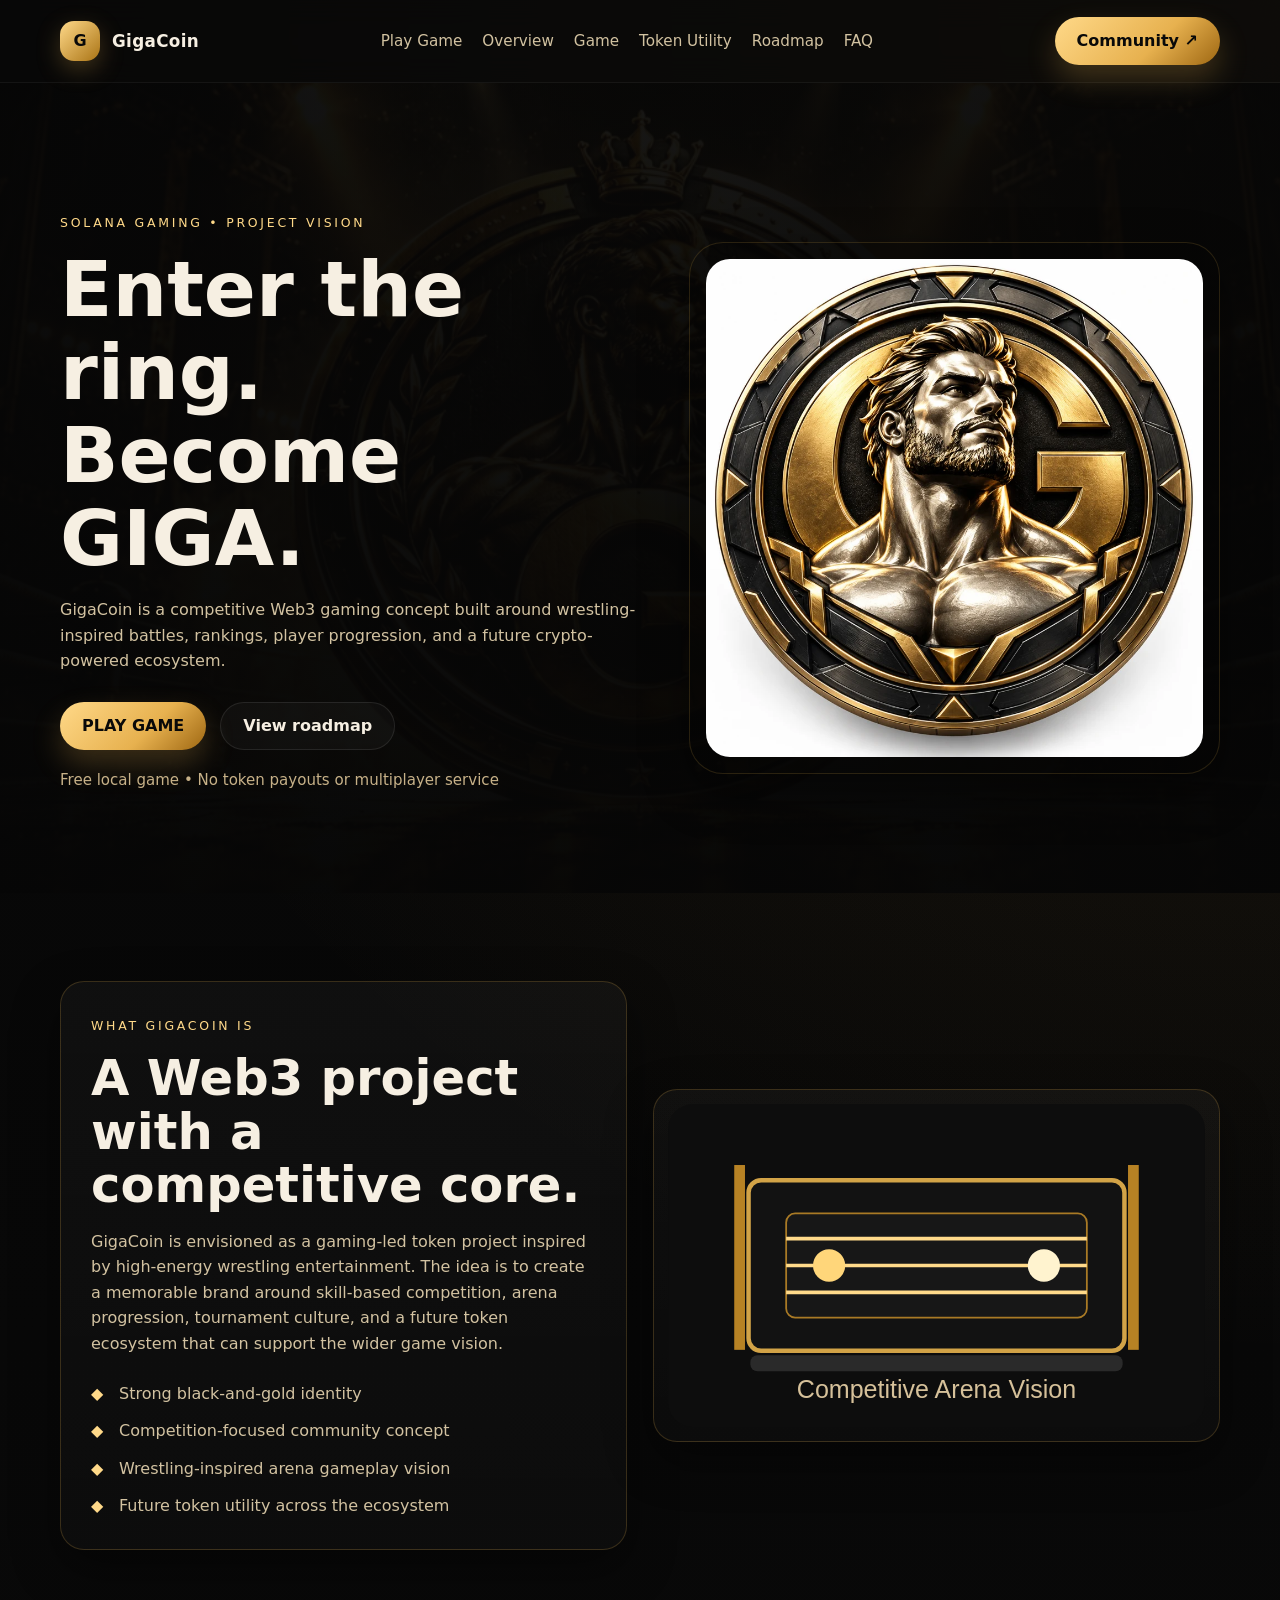
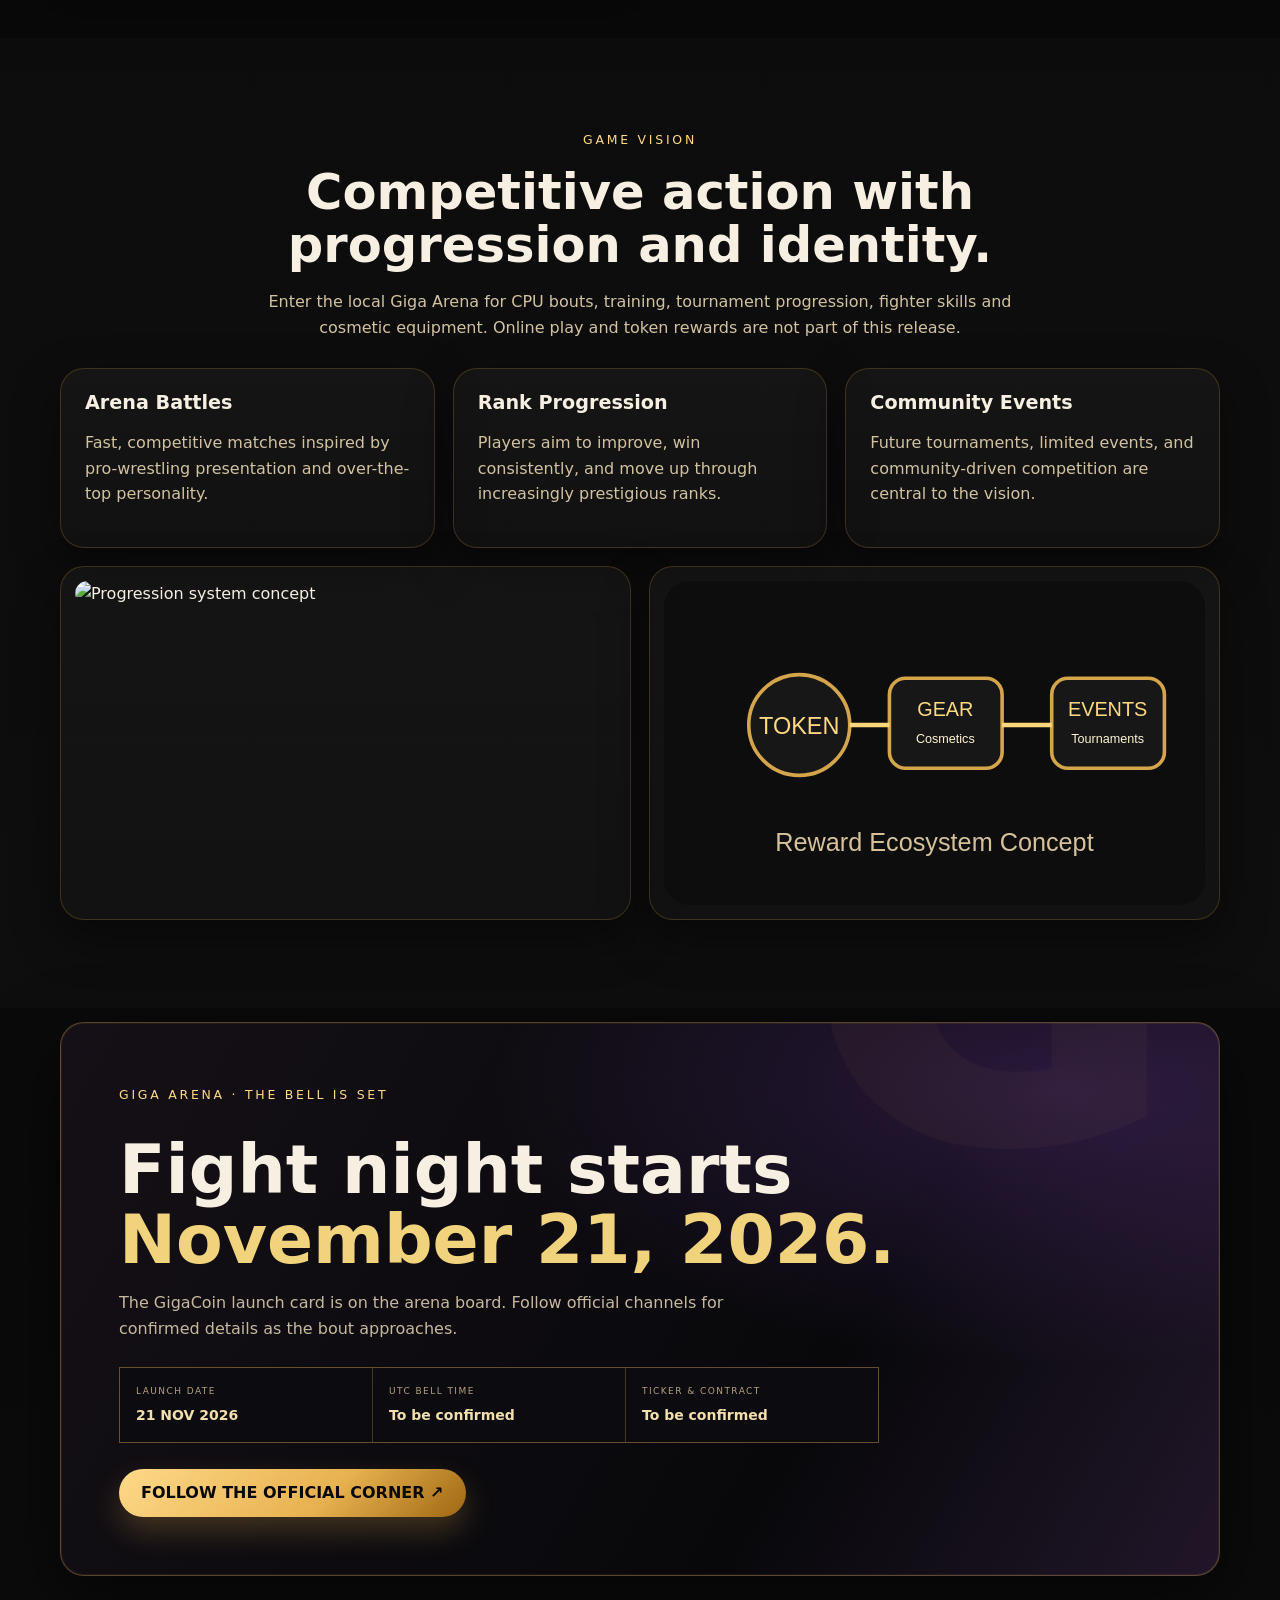
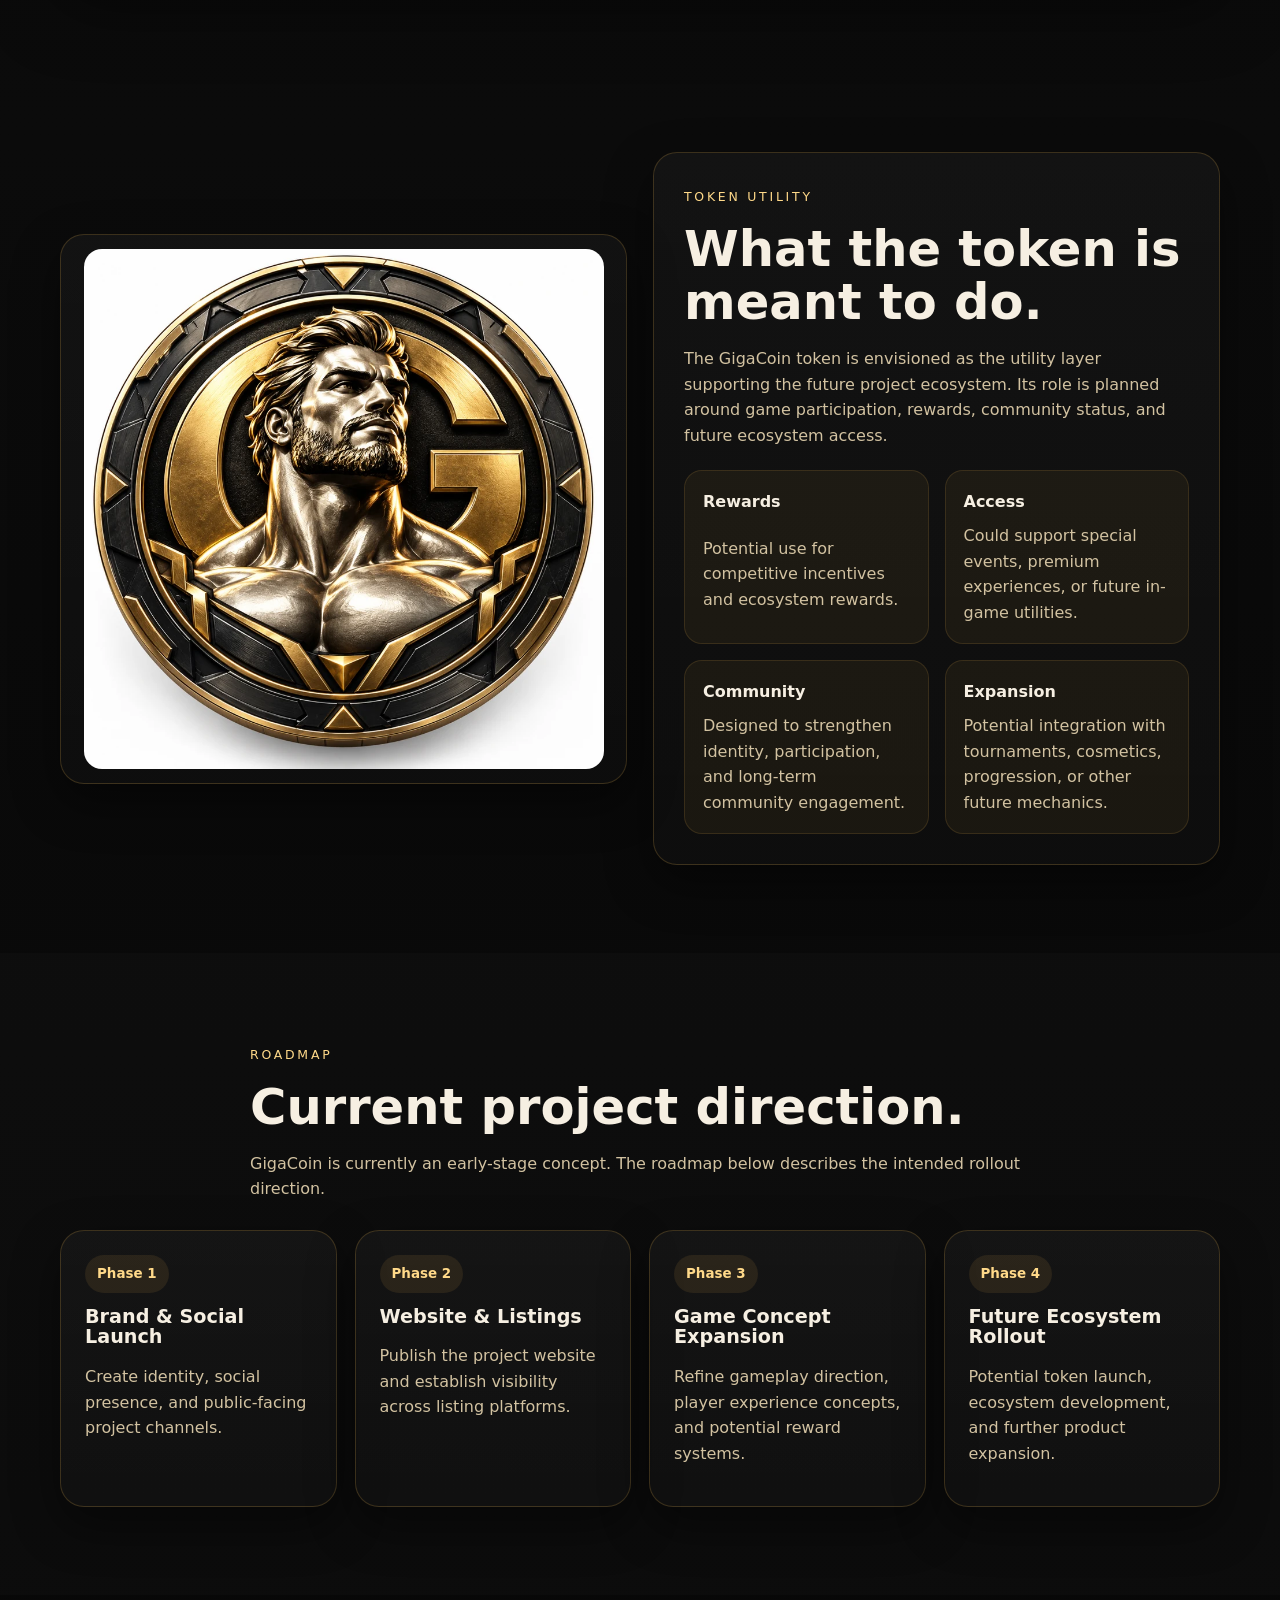
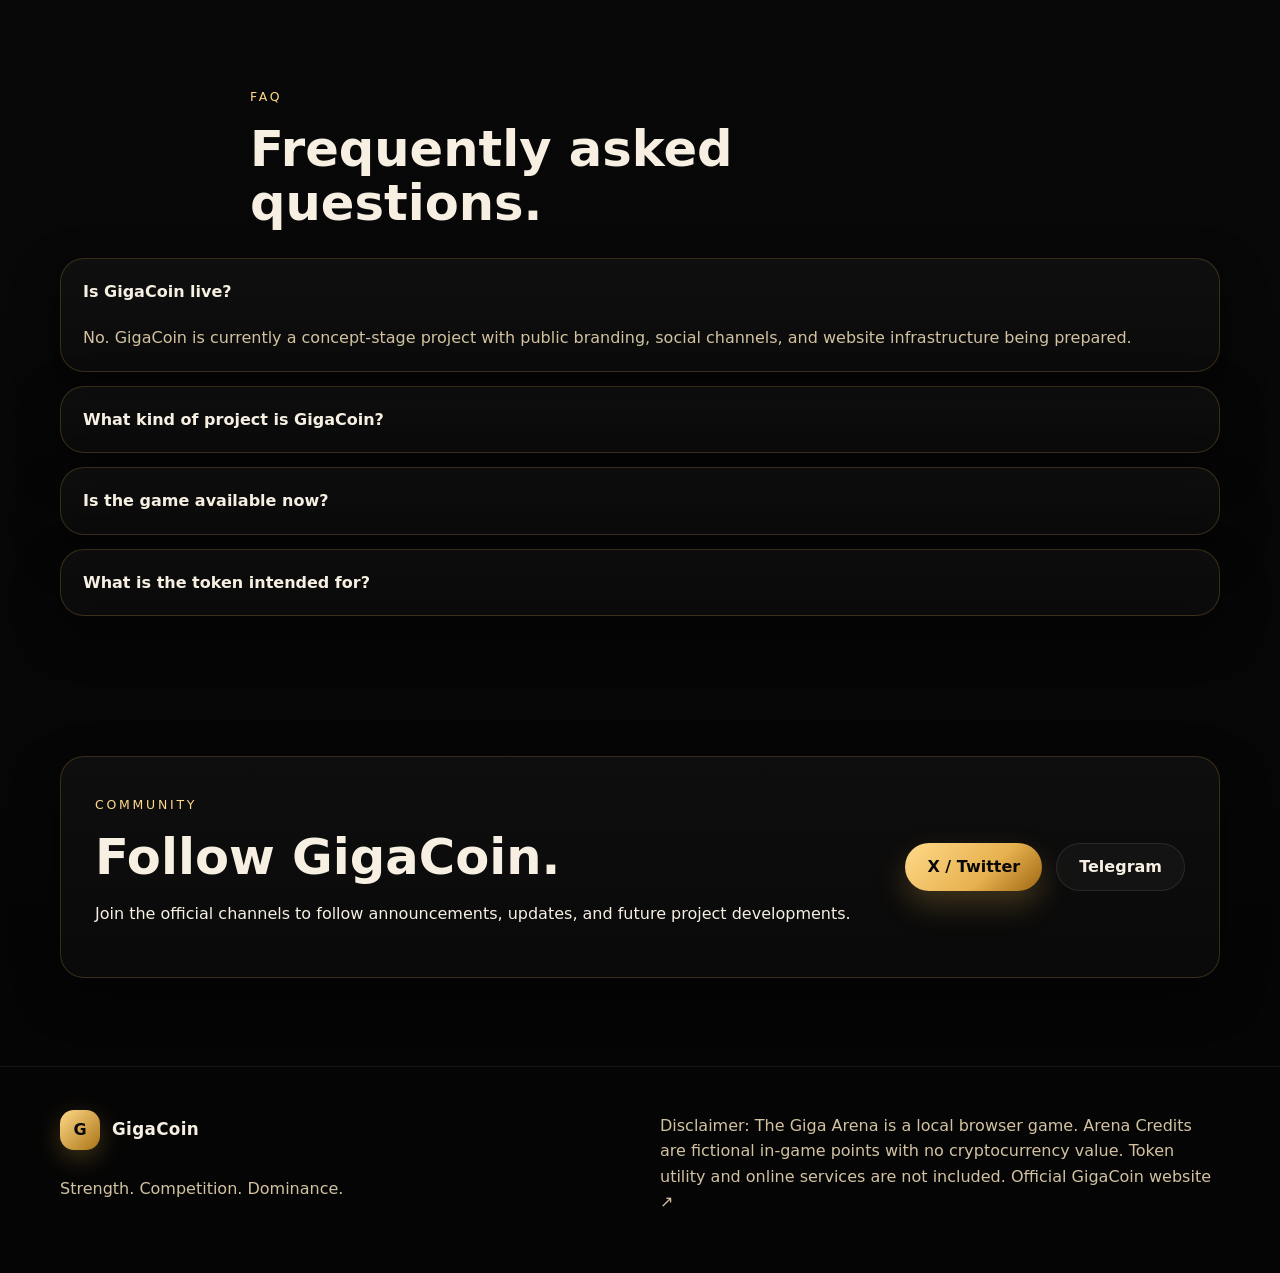
==== commit ba06111b: "Add files via upload" ====
--- a/index.html
+++ b/index.html
@@ -1,17 +1,248 @@
 <!doctype html>
 <html lang="en">
 <head>
-  <meta charset="utf-8"><meta name="viewport" content="width=device-width,initial-scale=1,viewport-fit=cover">
-  <meta name="theme-color" content="#08070c"><meta name="description" content="Play GigaCoin Arena, a local wrestling fighting game.">
-  <title>GigaCoin Arena — Play</title><link rel="icon" href="../favicon.svg" type="image/svg+xml"><link rel="stylesheet" href="game.css">
+  <meta charset="UTF-8" />
+  <meta name="viewport" content="width=device-width, initial-scale=1.0" />
+  <title>GigaCoin | Competitive Web3 Gaming Vision</title>
+  <meta name="description" content="GigaCoin is a competitive Web3 gaming concept centered around wrestling-inspired arenas, rankings, and future token utility." />
+  <link rel="icon" href="favicon.svg" type="image/svg+xml" />
+  <style>:root {
+  --bg: #080808;
+  --bg-soft: #111111;
+  --panel: rgba(22,22,22,0.85);
+  --line: rgba(234, 179, 75, 0.20);
+  --gold: #e7b14f;
+  --gold-light: #ffd989;
+  --text: #f6efe2;
+  --muted: #d2c2a1;
+  --shadow: 0 18px 48px rgba(0,0,0,0.45);
+  --radius: 24px;
+}
+*{box-sizing:border-box}
+html{scroll-behavior:smooth}
+body{margin:0;font-family:system-ui,-apple-system,BlinkMacSystemFont,"Segoe UI",sans-serif;color:var(--text);background:radial-gradient(circle at top right, rgba(231,177,79,0.12), transparent 22%),linear-gradient(180deg,#060606,#0b0b0b 55%,#050505);line-height:1.6}
+a{text-decoration:none;color:inherit}
+img{display:block;max-width:100%}
+.container{width:min(1160px,calc(100% - 40px));margin:0 auto}
+.site-header{position:sticky;top:0;z-index:100;background:rgba(8,8,8,0.78);backdrop-filter:blur(14px);border-bottom:1px solid rgba(255,255,255,0.05)}
+.nav-wrap{display:flex;align-items:center;justify-content:space-between;gap:20px;min-height:82px}
+.brand{display:inline-flex;align-items:center;gap:12px;font-family:system-ui,-apple-system,BlinkMacSystemFont,"Segoe UI",sans-serif;font-weight:700}
+.brand-mark{width:40px;height:40px;border-radius:14px;display:grid;place-items:center;background:linear-gradient(135deg,var(--gold-light),#aa7415);color:#090909;box-shadow:0 8px 24px rgba(231,177,79,0.26)}
+.brand-text{font-size:1.05rem;letter-spacing:.02em}
+.nav-links{display:flex;align-items:center;gap:20px}.nav-links a{color:var(--muted);font-size:.95rem}.nav-links a:hover{color:var(--text)}
+.btn{display:inline-flex;align-items:center;justify-content:center;padding:0 22px;min-height:48px;border-radius:999px;font-weight:700;transition:.2s ease}.btn:hover{transform:translateY(-1px)}
+.btn-gold{background:linear-gradient(135deg,var(--gold-light),#e7b14f 60%,#9e6712);color:#090909;box-shadow:0 14px 30px rgba(231,177,79,0.24)}
+.btn-dark{background:rgba(255,255,255,0.03);border:1px solid rgba(255,255,255,0.09);color:var(--text)}
+.hero{position:relative;min-height:90vh;display:flex;align-items:center;overflow:hidden}.hero-bg,.hero-overlay{position:absolute;inset:0}.hero-bg{background-size:cover;background-position:center;opacity:.34}.hero-overlay{background:linear-gradient(90deg,rgba(6,6,6,.9) 0%,rgba(6,6,6,.74) 45%,rgba(6,6,6,.9) 100%),linear-gradient(180deg,rgba(6,6,6,.25),rgba(6,6,6,.88))}
+.hero-grid{position:relative;z-index:1;display:grid;grid-template-columns:1.05fr .95fr;gap:42px;align-items:center;padding:110px 0 70px}
+.eyebrow{display:inline-block;text-transform:uppercase;letter-spacing:.22em;color:var(--gold-light);font-size:.78rem;margin-bottom:16px}
+h1,h2,h3{font-family:system-ui,-apple-system,BlinkMacSystemFont,"Segoe UI",sans-serif;line-height:1.08;margin:0 0 14px}h1{font-size:clamp(2.8rem,6vw,5.4rem)}h2{font-size:clamp(2rem,4vw,3.1rem)}h3{font-size:1.2rem}
+.lead,.section-heading p,.text-panel p,.card p,.timeline-item p,.footer-copy,.footer-note,.faq-item p,.utility-box span{color:var(--muted)}
+.hero-buttons{display:flex;flex-wrap:wrap;gap:14px;margin:28px 0 18px}.disclaimer{color:#c7b188;font-size:.94rem}.coin-shell{padding:16px;border-radius:34px;background:rgba(0,0,0,0.25);border:1px solid rgba(231,177,79,0.16);box-shadow:var(--shadow)}.coin-shell img{border-radius:24px;width:100%}
+.section{padding:88px 0}.alt{background:rgba(255,255,255,0.015)}.split-layout{display:grid;grid-template-columns:repeat(2,minmax(0,1fr));gap:26px;align-items:center}.panel{background:linear-gradient(180deg,rgba(255,255,255,0.035),rgba(255,255,255,0.02));border:1px solid var(--line);border-radius:var(--radius);box-shadow:var(--shadow);overflow:hidden}.text-panel{padding:30px}.image-panel{padding:14px}.image-panel img{width:100%;border-radius:18px}
+.check-list{list-style:none;padding:0;margin:24px 0 0;display:grid;gap:12px}.check-list li{padding-left:28px;position:relative;color:var(--muted)}.check-list li::before{content:'◆';position:absolute;left:0;top:0;color:var(--gold-light)}
+.section-heading{max-width:780px;margin:0 auto 28px}.center{text-align:center}.grid{display:grid;gap:18px}.cards-3{grid-template-columns:repeat(3,minmax(0,1fr));margin-bottom:18px}.card{padding:24px}.media-2{grid-template-columns:repeat(2,minmax(0,1fr));margin-top:18px}
+.utility-grid{display:grid;grid-template-columns:repeat(2,minmax(0,1fr));gap:16px;margin-top:22px}.utility-box{background:rgba(231,177,79,0.06);border:1px solid rgba(231,177,79,0.14);border-radius:18px;padding:18px;display:grid;gap:8px}.utility-box strong{font-size:1rem}
+.coin-small img{max-width:520px;margin-inline:auto}
+.timeline{display:grid;grid-template-columns:repeat(4,minmax(0,1fr));gap:18px}.timeline-item{padding:24px}.phase{display:inline-block;padding:8px 12px;border-radius:999px;background:rgba(231,177,79,.1);color:var(--gold-light);font-size:.84rem;font-weight:700;margin-bottom:14px}
+.faq-list{display:grid;gap:14px}.faq-item{padding:0 22px}.faq-item summary{cursor:pointer;list-style:none;padding:20px 0;font-weight:700}.faq-item summary::-webkit-details-marker{display:none}.faq-item p{padding:0 0 20px;margin:0}
+.final{padding-top:52px}.cta{display:flex;align-items:center;justify-content:space-between;gap:26px;padding:34px}.cta-buttons{display:flex;flex-wrap:wrap;gap:14px}
+.site-footer{padding:30px 0 42px;border-top:1px solid rgba(255,255,255,0.06)}.footer-wrap{display:flex;justify-content:space-between;gap:24px;align-items:center}.footer-brand{margin-bottom:10px}.footer-note{max-width:560px}
+@media (max-width:1024px){.cards-3,.timeline{grid-template-columns:repeat(2,minmax(0,1fr))}}
+@media (max-width:860px){.nav-links{display:none}.hero-grid,.split-layout,.cards-3,.media-2,.timeline,.utility-grid,.footer-wrap,.cta{grid-template-columns:1fr;flex-direction:column}.hero{min-height:auto}.reverse-mobile>:first-child{order:2}.reverse-mobile>:last-child{order:1}}
+@media (max-width:640px){.container{width:min(100% - 26px,1160px)}.nav-wrap{min-height:74px}.section{padding:72px 0}h1{font-size:clamp(2.4rem,10vw,3.8rem)}h2{font-size:clamp(1.8rem,8vw,2.6rem)}.text-panel,.card,.timeline-item,.cta{padding:22px}.image-panel{padding:10px}}
+
+/* GigaCoin launch night announcement */
+.launch-section{padding-top:14px}.launch-card{position:relative;overflow:hidden;padding:clamp(26px,5vw,58px);border-color:#b08a4770;background:radial-gradient(ellipse at 86% 12%,#6c3a9d55,transparent 40%),linear-gradient(120deg,#151017,#08080b 66%,#211629);box-shadow:inset 0 0 0 1px #e6b64e12,0 24px 70px #0008}.launch-card:after{content:'G';position:absolute;right:5%;top:-45%;font-size:clamp(220px,34vw,440px);font-weight:1000;line-height:1;color:#e6b64e0a;pointer-events:none}.launch-card h2{font-size:clamp(36px,6vw,68px);line-height:1.02;margin:14px 0}.launch-card h2 span{color:#f2d37d}.launch-card p{max-width:620px;color:#c6b99f}.launch-details{display:grid;grid-template-columns:repeat(3,1fr);gap:1px;max-width:760px;margin:26px 0;background:#9a763c66;border:1px solid #9a763c66}.launch-details div{display:grid;gap:5px;padding:16px;background:#0c0b10}.launch-details small{font-size:9px;letter-spacing:.16em;color:#b5a17d}.launch-details strong{font-size:14px;color:#f3dfad}@media(max-width:620px){.launch-details{grid-template-columns:1fr}.launch-card{padding:25px 18px}}
+</style>
 </head>
 <body>
-<header class="topbar"><a class="brand" href="../index.html"><img src="../gigacoin-coin.webp" alt=""><span>GIGA<span class="gold">COIN</span> <small>ARENA</small></span></a><nav><a href="../index.html">Website</a><button data-screen="fighters">Play Game</button><button data-screen="training">Training</button><button data-screen="tournament">Tournament</button><button data-screen="progression">Progression</button><button data-screen="skills">Skills</button><button data-screen="inventory">Locker</button><button data-screen="history">History</button><button data-screen="settings">Options</button></nav><span class="wallet"><b id="credits">0</b> ARENA CREDITS</span></header>
-<main>
-<section class="intro"><div><p class="eyebrow">THE LOCAL WRESTLING EXPERIENCE</p><h1>ENTER THE<br><span>GIGA ARENA</span></h1><p>Pick your fighter. Step into the ring. Earn your place.</p><button class="gold-button" data-screen="fighters">PLAY GAME <span>↗</span></button></div><div class="intro-art"><img src="../gigacoin-cover.webp" alt="GigaCoin arena artwork"><div class="live-tag"><i></i> LOCAL EXHIBITION</div></div></section>
-<section class="game-shell" id="play"><div class="game-heading"><div><p class="eyebrow">GIGA ARENA</p><h2 id="screen-title">CHOOSE YOUR FIGHTER</h2></div><div class="screen-tabs"><button class="selected" data-screen="fighters">FIGHT</button><button data-screen="training">TRAINING</button><button data-screen="tournament">TOURNAMENT</button><button data-screen="progression">PROGRESSION</button><button data-screen="skills">SKILLS</button><button data-screen="inventory">LOCKER</button><button data-screen="history">HISTORY</button><button data-screen="settings">OPTIONS</button></div></div>
-<div id="view"></div>
-</section>
-<footer><span>GigaCoin Arena</span><span>Local game progress is stored in this browser. Arena Credits have no token or cash value.</span><a href="https://x.com/GigaSolanaCoin" target="_blank" rel="noopener">X ↗</a><a href="https://t.me/GigaOfficialCoin" target="_blank" rel="noopener">Telegram ↗</a><a href="https://gigacoin.onrender.com/" target="_blank" rel="noopener">Official site ↗</a></footer>
-</main><script type="module" src="engine.js"></script>
-</body></html>
+  <header class="site-header">
+    <div class="container nav-wrap">
+      <a href="#top" class="brand">
+        <span class="brand-mark">G</span>
+        <span class="brand-text">GigaCoin</span>
+      </a>
+      <nav class="nav-links"><a href="arena-play.html">Play Game</a>
+        <a href="#overview">Overview</a>
+        <a href="#game">Game</a>
+        <a href="#utility">Token Utility</a>
+        <a href="#roadmap">Roadmap</a>
+        <a href="#faq">FAQ</a>
+      </nav>
+      <a class="btn btn-gold" href="#community">Community ↗</a>
+    </div>
+  </header>
+
+  <main id="top">
+    <section class="hero" id="overview">
+      <div class="hero-bg" style="background-image:url('gigacoin-cover.webp');"></div>
+      <div class="hero-overlay"></div>
+      <div class="container hero-grid">
+        <div class="hero-copy">
+          <div class="eyebrow">SOLANA GAMING • PROJECT VISION</div>
+          <h1>Enter the ring.<br>Become GIGA.</h1>
+          <p class="lead">GigaCoin is a competitive Web3 gaming concept built around wrestling-inspired battles, rankings, player progression, and a future crypto-powered ecosystem.</p>
+          <div class="hero-buttons">
+          <a class="btn btn-gold" href="arena-play.html">PLAY GAME</a>
+            <a class="btn btn-dark" href="#roadmap">View roadmap</a>
+          </div>
+          <p class="disclaimer">Free local game • No token payouts or multiplayer service</p>
+        </div>
+        <div class="hero-visual">
+          <div class="coin-shell">
+            <img src="gigacoin-coin.webp" alt="GigaCoin coin design" />
+          </div>
+        </div>
+      </div>
+    </section>
+
+    <section class="section">
+      <div class="container split-layout">
+        <div class="panel text-panel">
+          <div class="eyebrow">WHAT GIGACOIN IS</div>
+          <h2>A Web3 project with a competitive core.</h2>
+          <p>GigaCoin is envisioned as a gaming-led token project inspired by high-energy wrestling entertainment. The idea is to create a memorable brand around skill-based competition, arena progression, tournament culture, and a future token ecosystem that can support the wider game vision.</p>
+          <ul class="check-list">
+            <li>Strong black-and-gold identity</li>
+            <li>Competition-focused community concept</li>
+            <li>Wrestling-inspired arena gameplay vision</li>
+            <li>Future token utility across the ecosystem</li>
+          </ul>
+        </div>
+        <div class="panel image-panel">
+          <img src="arena.svg" alt="Arena gameplay concept illustration" />
+        </div>
+      </div>
+    </section>
+
+    <section class="section alt" id="game">
+      <div class="container">
+        <div class="section-heading center">
+          <div class="eyebrow">GAME VISION</div>
+          <h2>Competitive action with progression and identity.</h2>
+          <p>Enter the local Giga Arena for CPU bouts, training, tournament progression, fighter skills and cosmetic equipment. Online play and token rewards are not part of this release.</p>
+        </div>
+        <div class="grid cards-3">
+          <article class="panel card">
+            <h3>Arena Battles</h3>
+            <p>Fast, competitive matches inspired by pro-wrestling presentation and over-the-top personality.</p>
+          </article>
+          <article class="panel card">
+            <h3>Rank Progression</h3>
+            <p>Players aim to improve, win consistently, and move up through increasingly prestigious ranks.</p>
+          </article>
+          <article class="panel card">
+            <h3>Community Events</h3>
+            <p>Future tournaments, limited events, and community-driven competition are central to the vision.</p>
+          </article>
+        </div>
+        <div class="grid media-2">
+          <div class="panel image-panel"><img src="progression.svg" alt="Progression system concept" /></div>
+          <div class="panel image-panel"><img src="rewards.svg" alt="Rewards ecosystem concept" /></div>
+        </div>
+      </div>
+    </section>
+
+    <section class="section launch-section" id="launch">
+      <div class="container">
+        <div class="panel launch-card">
+          <div class="eyebrow">GIGA ARENA · THE BELL IS SET</div>
+          <h2>Fight night starts<br><span>November 21, 2026.</span></h2>
+          <p>The GigaCoin launch card is on the arena board. Follow official channels for confirmed details as the bout approaches.</p>
+          <div class="launch-details"><div><small>LAUNCH DATE</small><strong>21 NOV 2026</strong></div><div><small>UTC BELL TIME</small><strong>To be confirmed</strong></div><div><small>TICKER & CONTRACT</small><strong>To be confirmed</strong></div></div>
+          <a class="btn btn-gold" href="https://x.com/GigaSolanaCoin" target="_blank" rel="noopener">FOLLOW THE OFFICIAL CORNER ↗</a>
+        </div>
+      </div>
+    </section>
+
+    <section class="section" id="utility">
+      <div class="container split-layout reverse-mobile">
+        <div class="panel image-panel coin-small">
+          <img src="gigacoin-coin.webp" alt="GigaCoin token visual" />
+        </div>
+        <div class="panel text-panel">
+          <div class="eyebrow">TOKEN UTILITY</div>
+          <h2>What the token is meant to do.</h2>
+          <p>The GigaCoin token is envisioned as the utility layer supporting the future project ecosystem. Its role is planned around game participation, rewards, community status, and future ecosystem access.</p>
+          <div class="utility-grid">
+            <div class="utility-box"><strong>Rewards</strong><span>Potential use for competitive incentives and ecosystem rewards.</span></div>
+            <div class="utility-box"><strong>Access</strong><span>Could support special events, premium experiences, or future in-game utilities.</span></div>
+            <div class="utility-box"><strong>Community</strong><span>Designed to strengthen identity, participation, and long-term community engagement.</span></div>
+            <div class="utility-box"><strong>Expansion</strong><span>Potential integration with tournaments, cosmetics, progression, or other future mechanics.</span></div>
+          </div>
+        </div>
+      </div>
+    </section>
+
+    <section class="section alt" id="roadmap">
+      <div class="container">
+        <div class="section-heading">
+          <div class="eyebrow">ROADMAP</div>
+          <h2>Current project direction.</h2>
+          <p>GigaCoin is currently an early-stage concept. The roadmap below describes the intended rollout direction.</p>
+        </div>
+        <div class="timeline">
+          <article class="panel timeline-item"><span class="phase">Phase 1</span><h3>Brand & Social Launch</h3><p>Create identity, social presence, and public-facing project channels.</p></article>
+          <article class="panel timeline-item"><span class="phase">Phase 2</span><h3>Website & Listings</h3><p>Publish the project website and establish visibility across listing platforms.</p></article>
+          <article class="panel timeline-item"><span class="phase">Phase 3</span><h3>Game Concept Expansion</h3><p>Refine gameplay direction, player experience concepts, and potential reward systems.</p></article>
+          <article class="panel timeline-item"><span class="phase">Phase 4</span><h3>Future Ecosystem Rollout</h3><p>Potential token launch, ecosystem development, and further product expansion.</p></article>
+        </div>
+      </div>
+    </section>
+
+    <section class="section" id="faq">
+      <div class="container">
+        <div class="section-heading">
+          <div class="eyebrow">FAQ</div>
+          <h2>Frequently asked questions.</h2>
+        </div>
+        <div class="faq-list">
+          <details class="panel faq-item" open>
+            <summary>Is GigaCoin live?</summary>
+            <p>No. GigaCoin is currently a concept-stage project with public branding, social channels, and website infrastructure being prepared.</p>
+          </details>
+          <details class="panel faq-item">
+            <summary>What kind of project is GigaCoin?</summary>
+            <p>It is a Web3 gaming concept centered around a wrestling-inspired competitive experience and a future token ecosystem.</p>
+          </details>
+          <details class="panel faq-item">
+            <summary>Is the game available now?</summary>
+            <p>A free local browser game is available now. It includes CPU matches, training, local tournament progression and browser-saved progress. Multiplayer and token rewards are not included.</p>
+          </details>
+          <details class="panel faq-item">
+            <summary>What is the token intended for?</summary>
+            <p>The intended role of the token is ecosystem utility, community engagement, and support for future game-related functions.</p>
+          </details>
+        </div>
+      </div>
+    </section>
+
+    <section class="section final" id="community">
+      <div class="container">
+        <div class="panel cta">
+          <div>
+            <div class="eyebrow">COMMUNITY</div>
+            <h2>Follow GigaCoin.</h2>
+            <p>Join the official channels to follow announcements, updates, and future project developments.</p>
+          </div>
+          <div class="cta-buttons">
+            <a class="btn btn-gold" href="https://x.com/GigaSolanaCoin" target="_blank" rel="noopener">X / Twitter</a>
+            <a class="btn btn-dark" href="https://t.me/GigaOfficialCoin" target="_blank" rel="noopener">Telegram</a>
+          </div>
+        </div>
+      </div>
+    </section>
+  </main>
+
+  <footer class="site-footer">
+    <div class="container footer-wrap">
+      <div>
+        <div class="brand footer-brand"><span class="brand-mark">G</span><span class="brand-text">GigaCoin</span></div>
+        <p class="footer-copy">Strength. Competition. Dominance.</p>
+      </div>
+      <p class="footer-note">Disclaimer: The Giga Arena is a local browser game. Arena Credits are fictional in-game points with no cryptocurrency value. Token utility and online services are not included. <a href="https://gigacoin.onrender.com/">Official GigaCoin website ↗</a></p>
+    </div>
+  </footer>
+</body>
+</html>
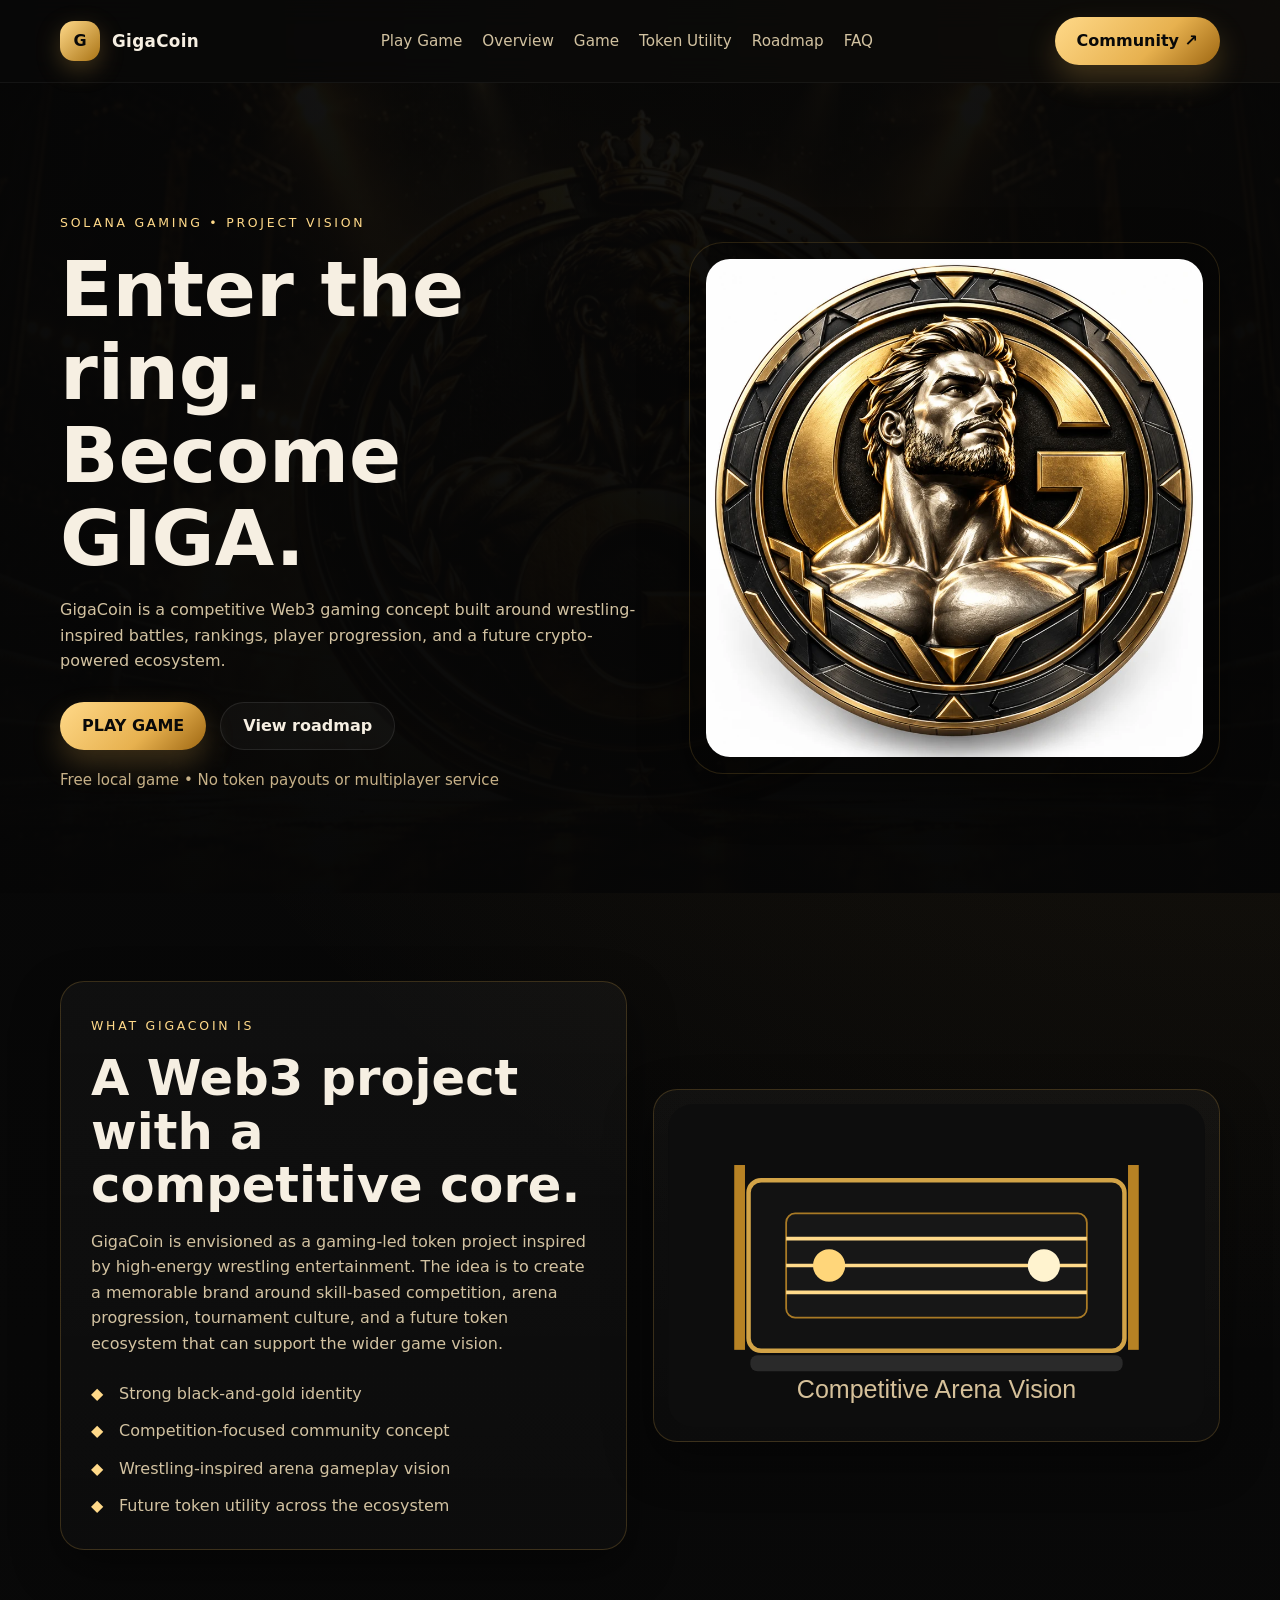
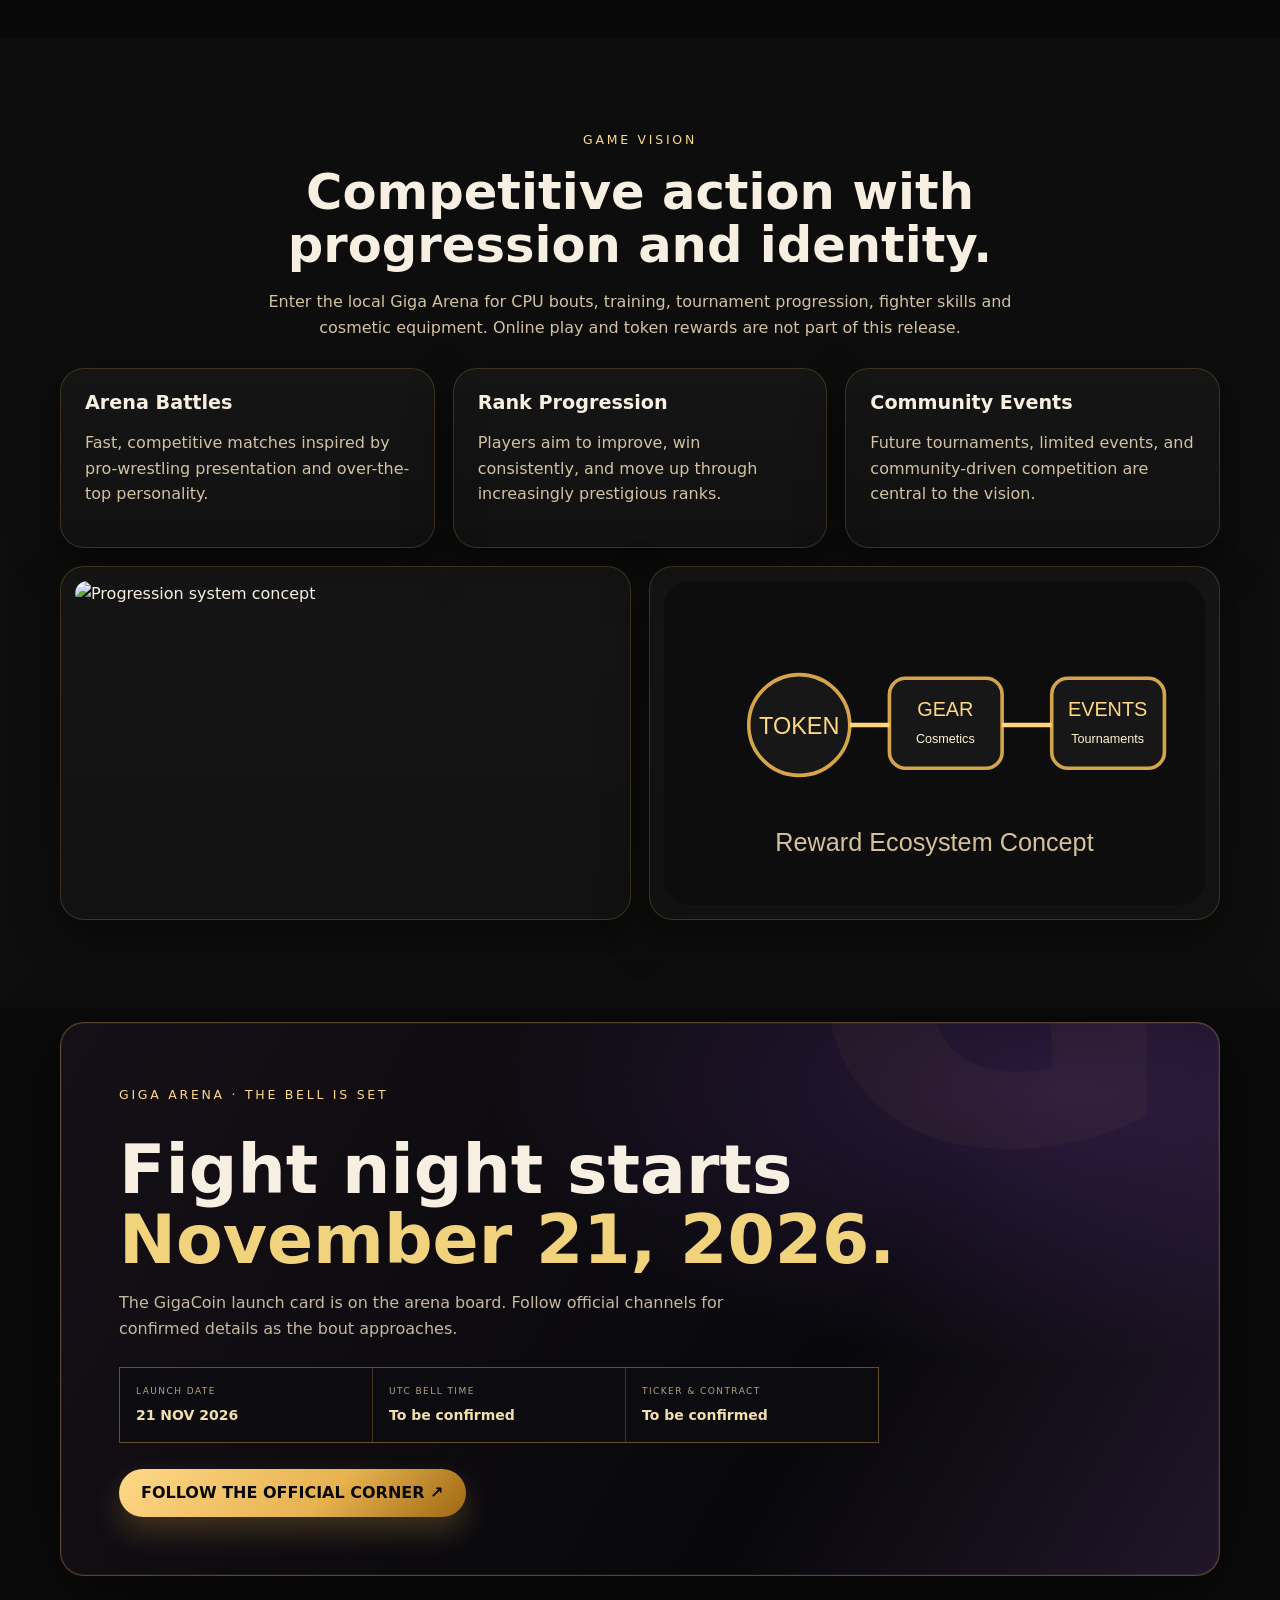
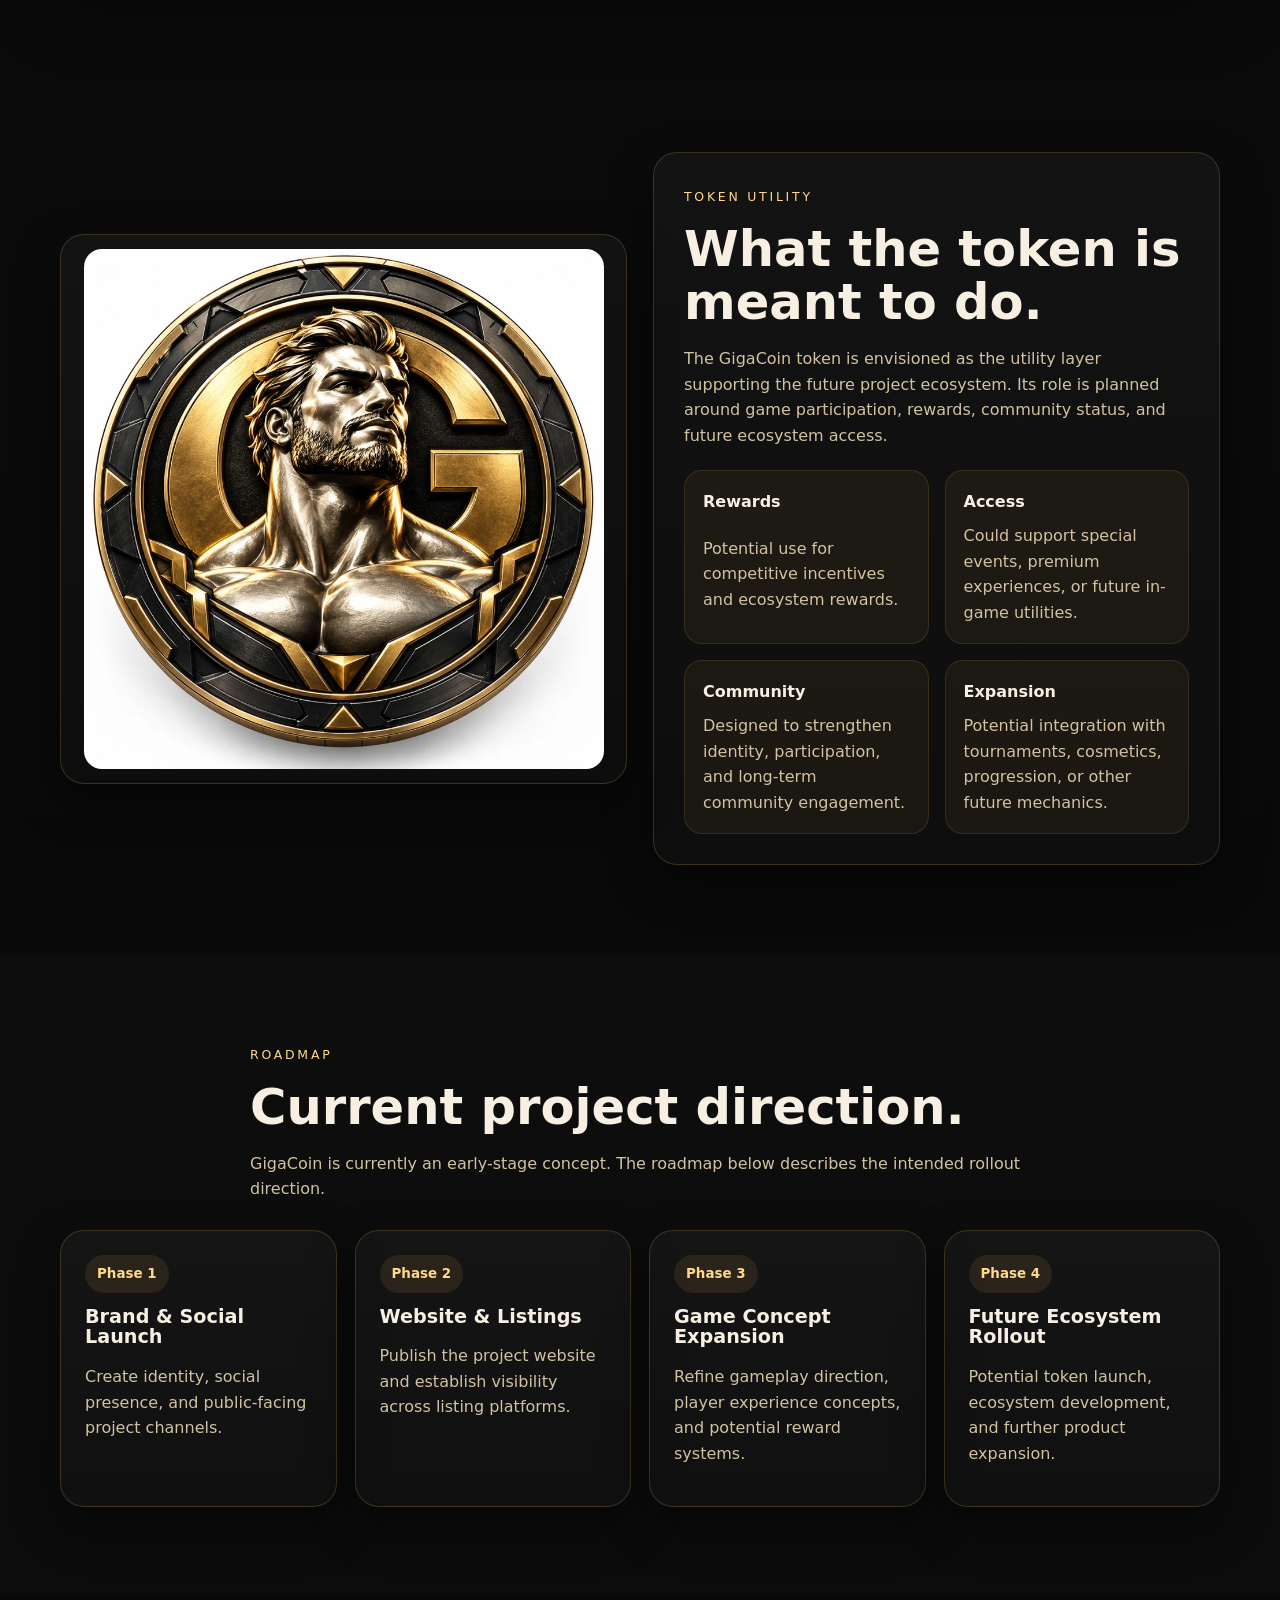
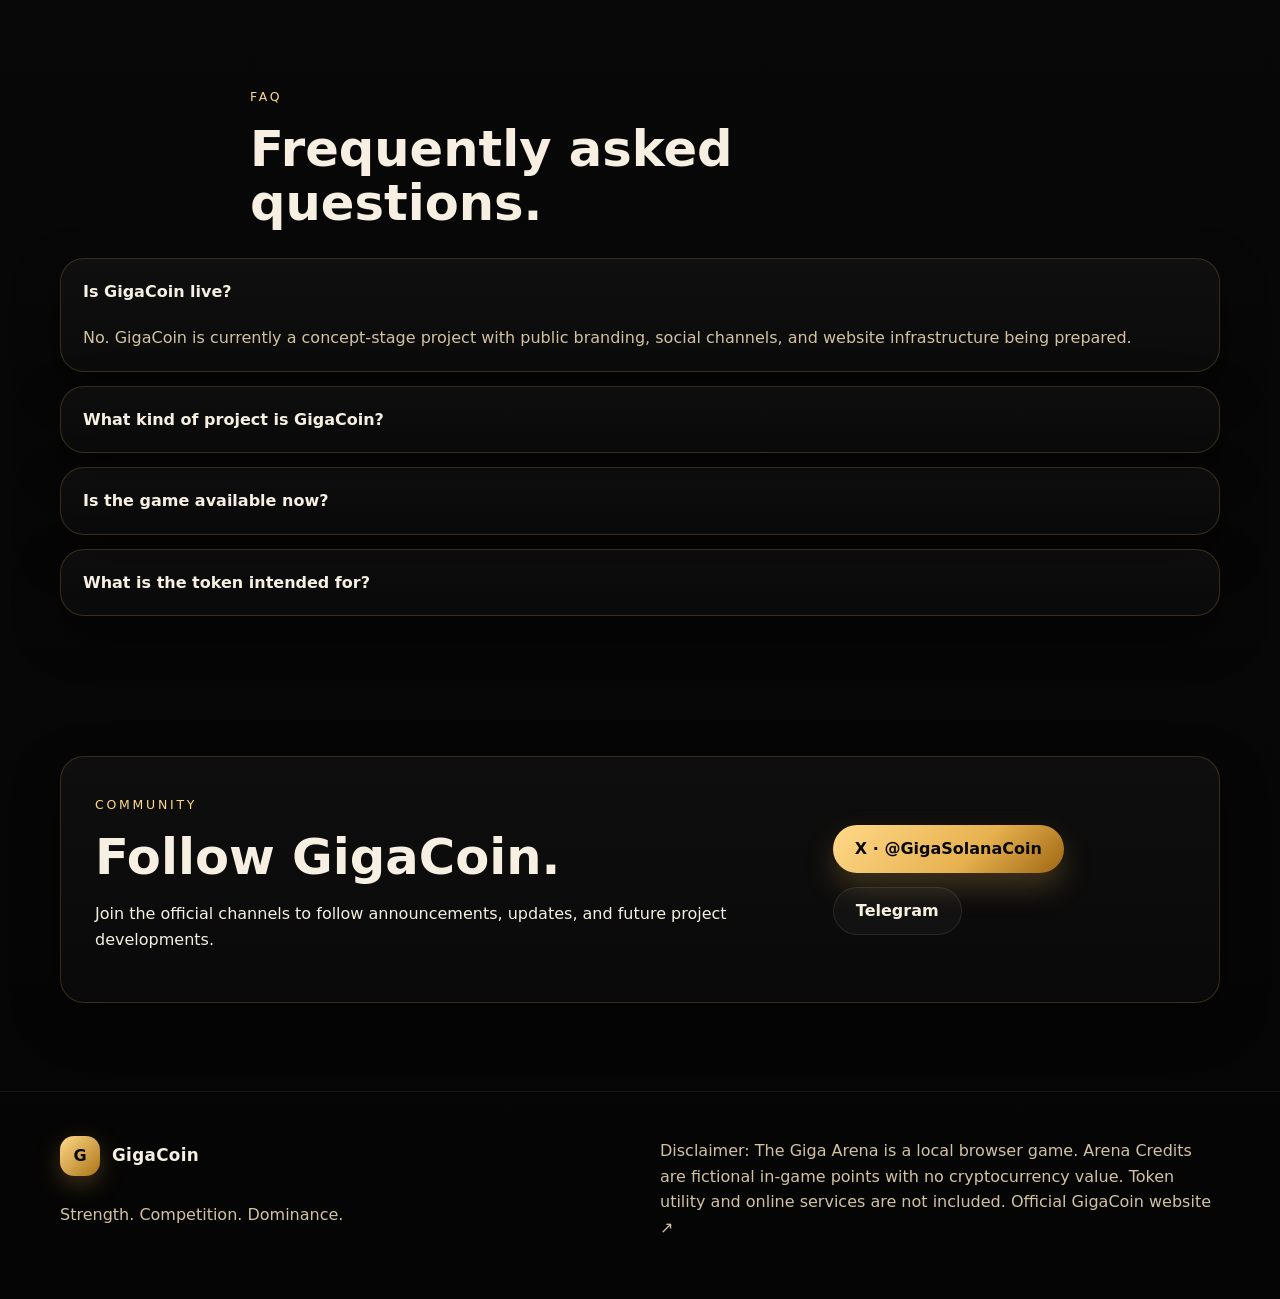
==== commit 37cbd2d9: "Add files via upload" ====
--- a/index.html
+++ b/index.html
@@ -227,7 +227,7 @@
             <p>Join the official channels to follow announcements, updates, and future project developments.</p>
           </div>
           <div class="cta-buttons">
-            <a class="btn btn-gold" href="https://x.com/GigaSolanaCoin" target="_blank" rel="noopener">X / Twitter</a>
+            <a class="btn btn-gold" href="https://x.com/GigaSolanaCoin" target="_blank" rel="noopener">X · @GigaSolanaCoin</a>
             <a class="btn btn-dark" href="https://t.me/GigaOfficialCoin" target="_blank" rel="noopener">Telegram</a>
           </div>
         </div>
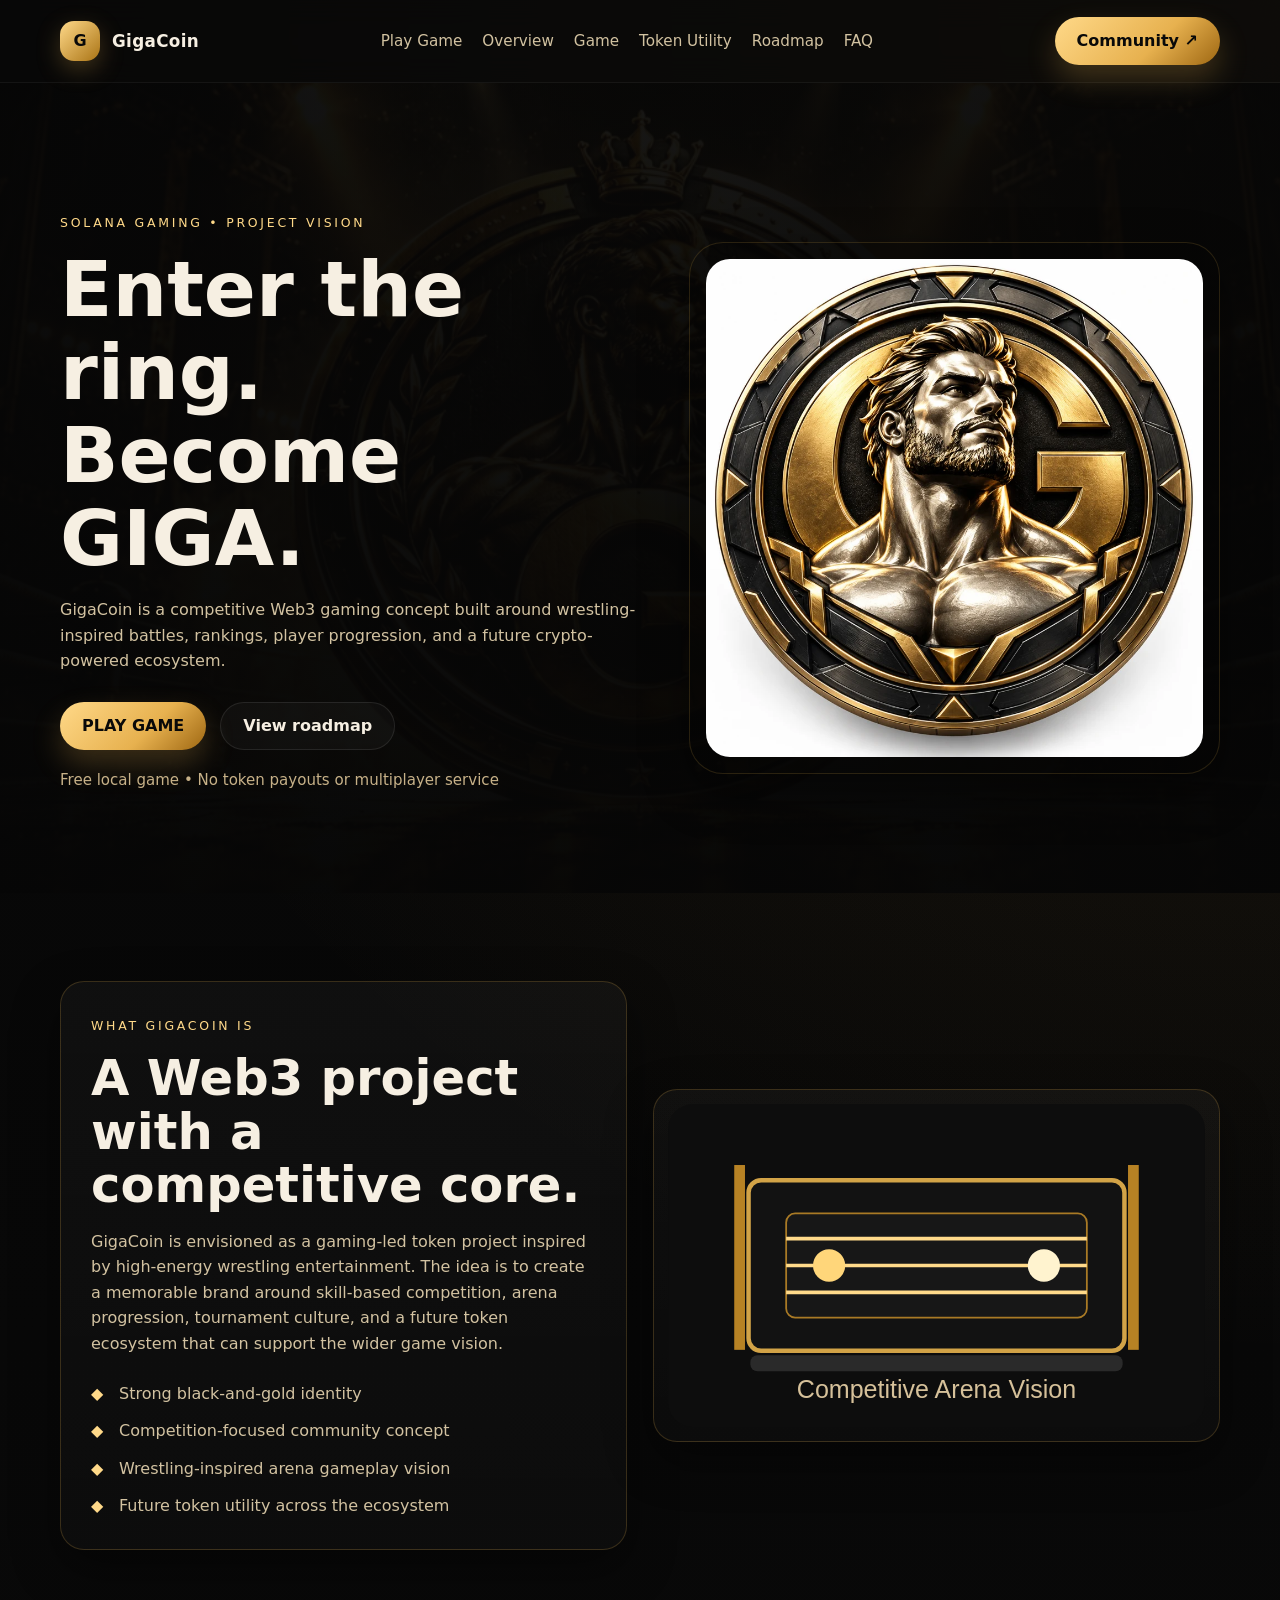
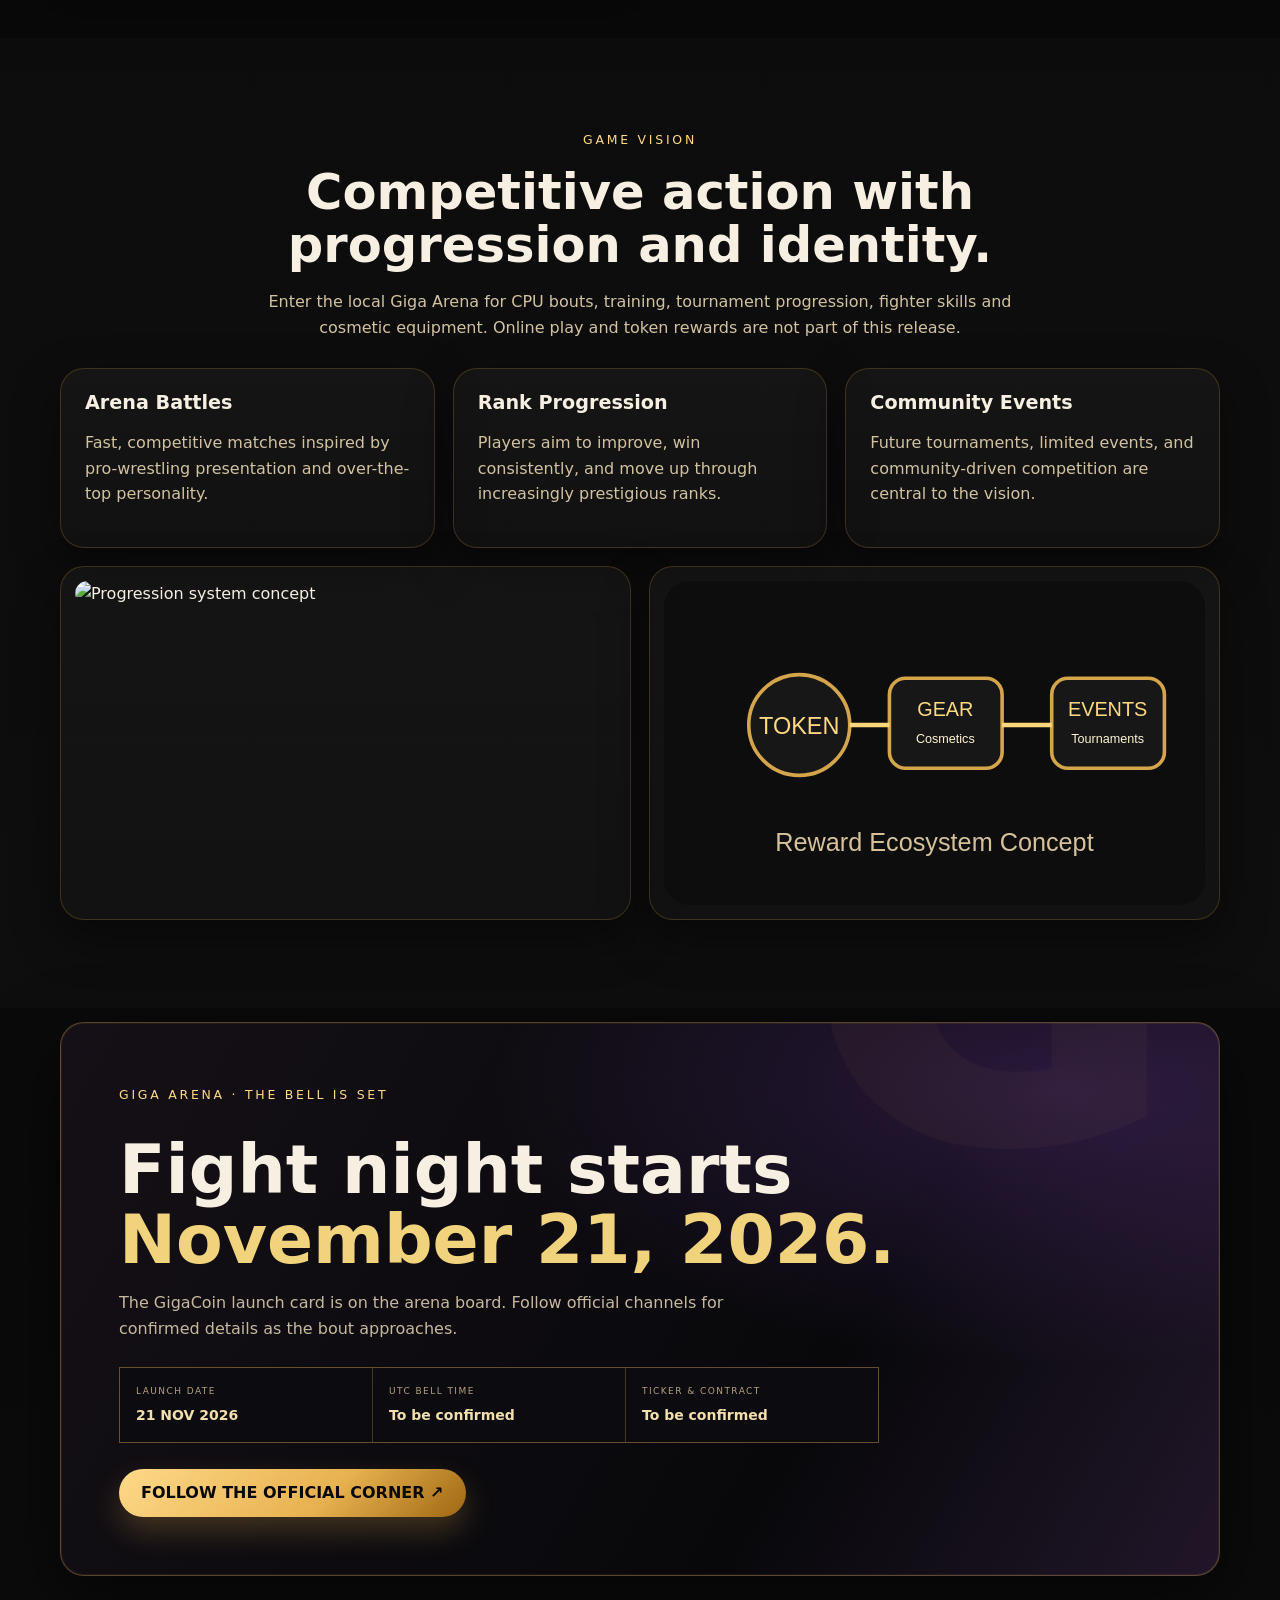
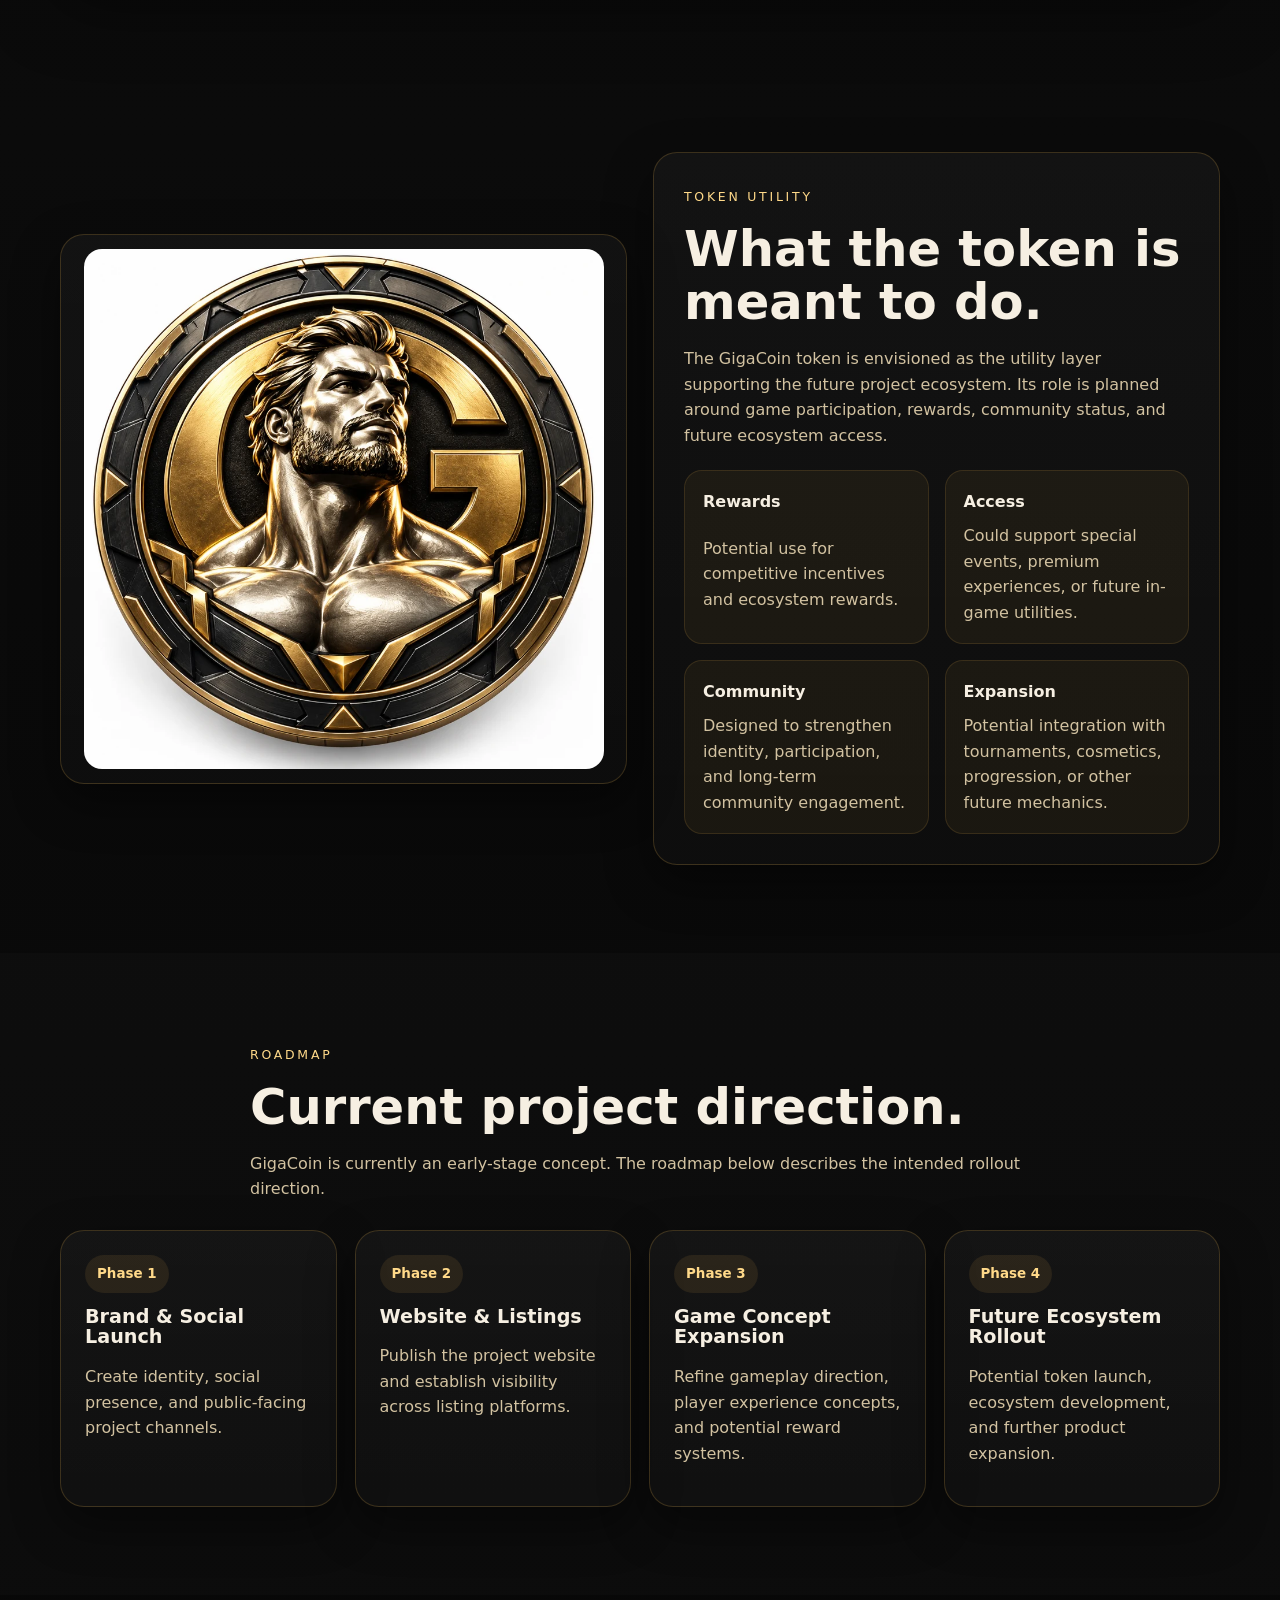
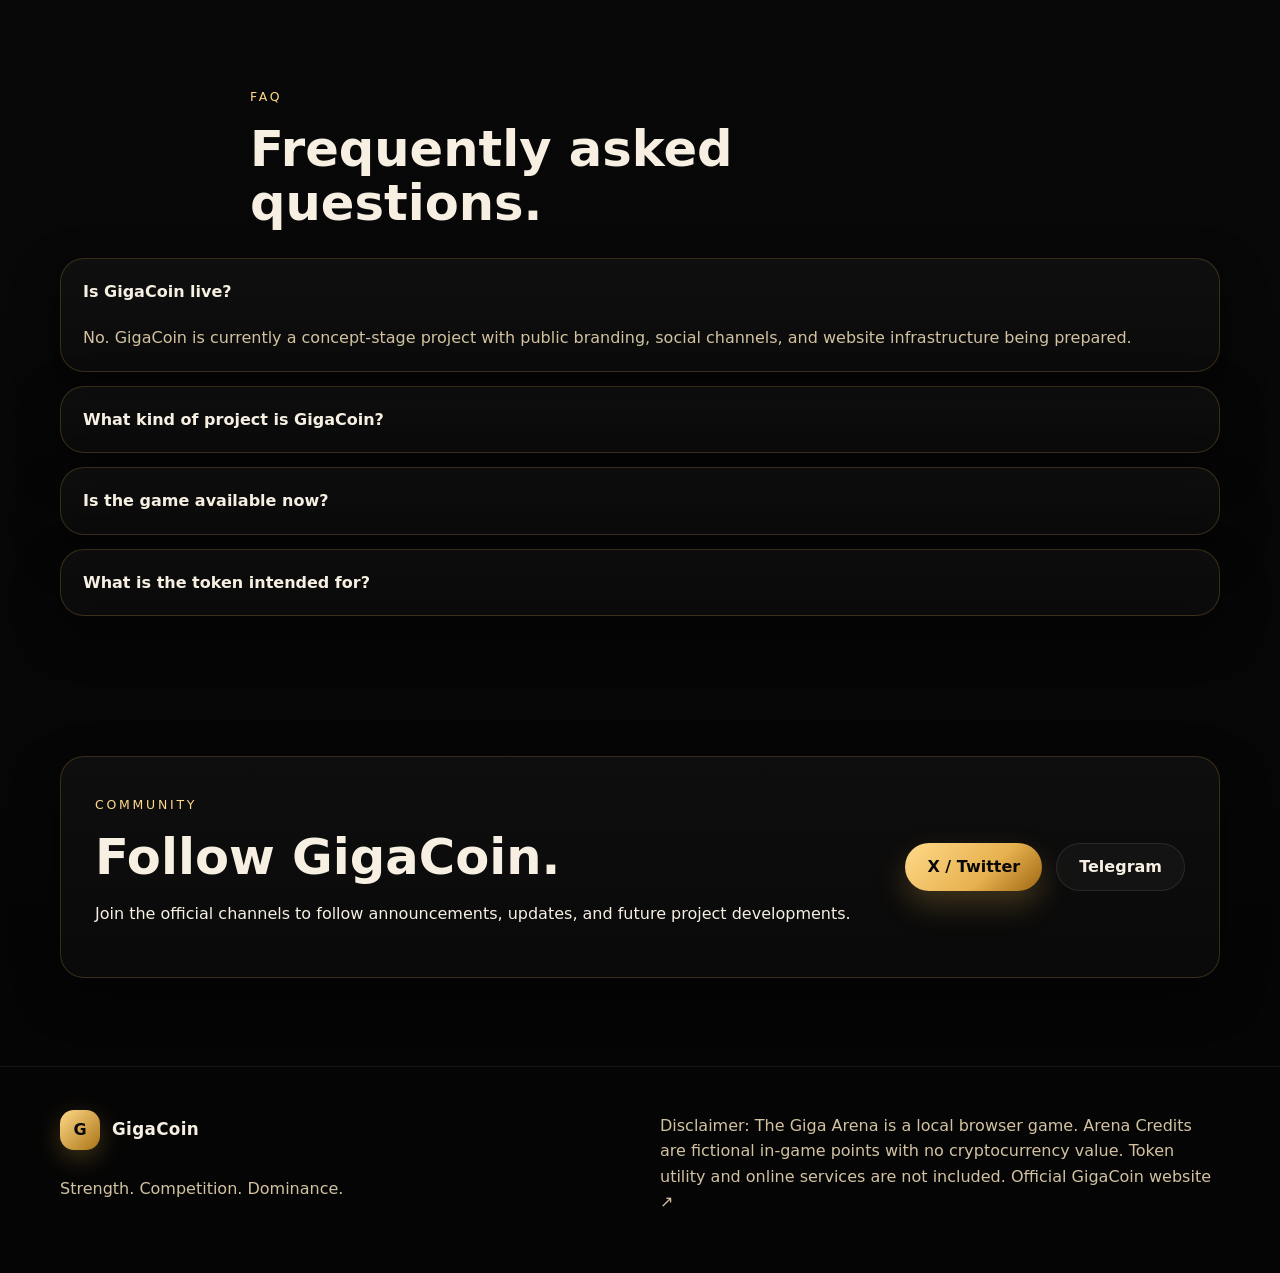
==== commit 685252a6: "Add files via upload" ====
--- a/index.html
+++ b/index.html
@@ -227,7 +227,7 @@
             <p>Join the official channels to follow announcements, updates, and future project developments.</p>
           </div>
           <div class="cta-buttons">
-            <a class="btn btn-gold" href="https://x.com/GigaSolanaCoin" target="_blank" rel="noopener">X · @GigaSolanaCoin</a>
+            <a class="btn btn-gold" href="https://x.com/GigaSolanaCoin" target="_blank" rel="noopener">X / Twitter</a>
             <a class="btn btn-dark" href="https://t.me/GigaOfficialCoin" target="_blank" rel="noopener">Telegram</a>
           </div>
         </div>
